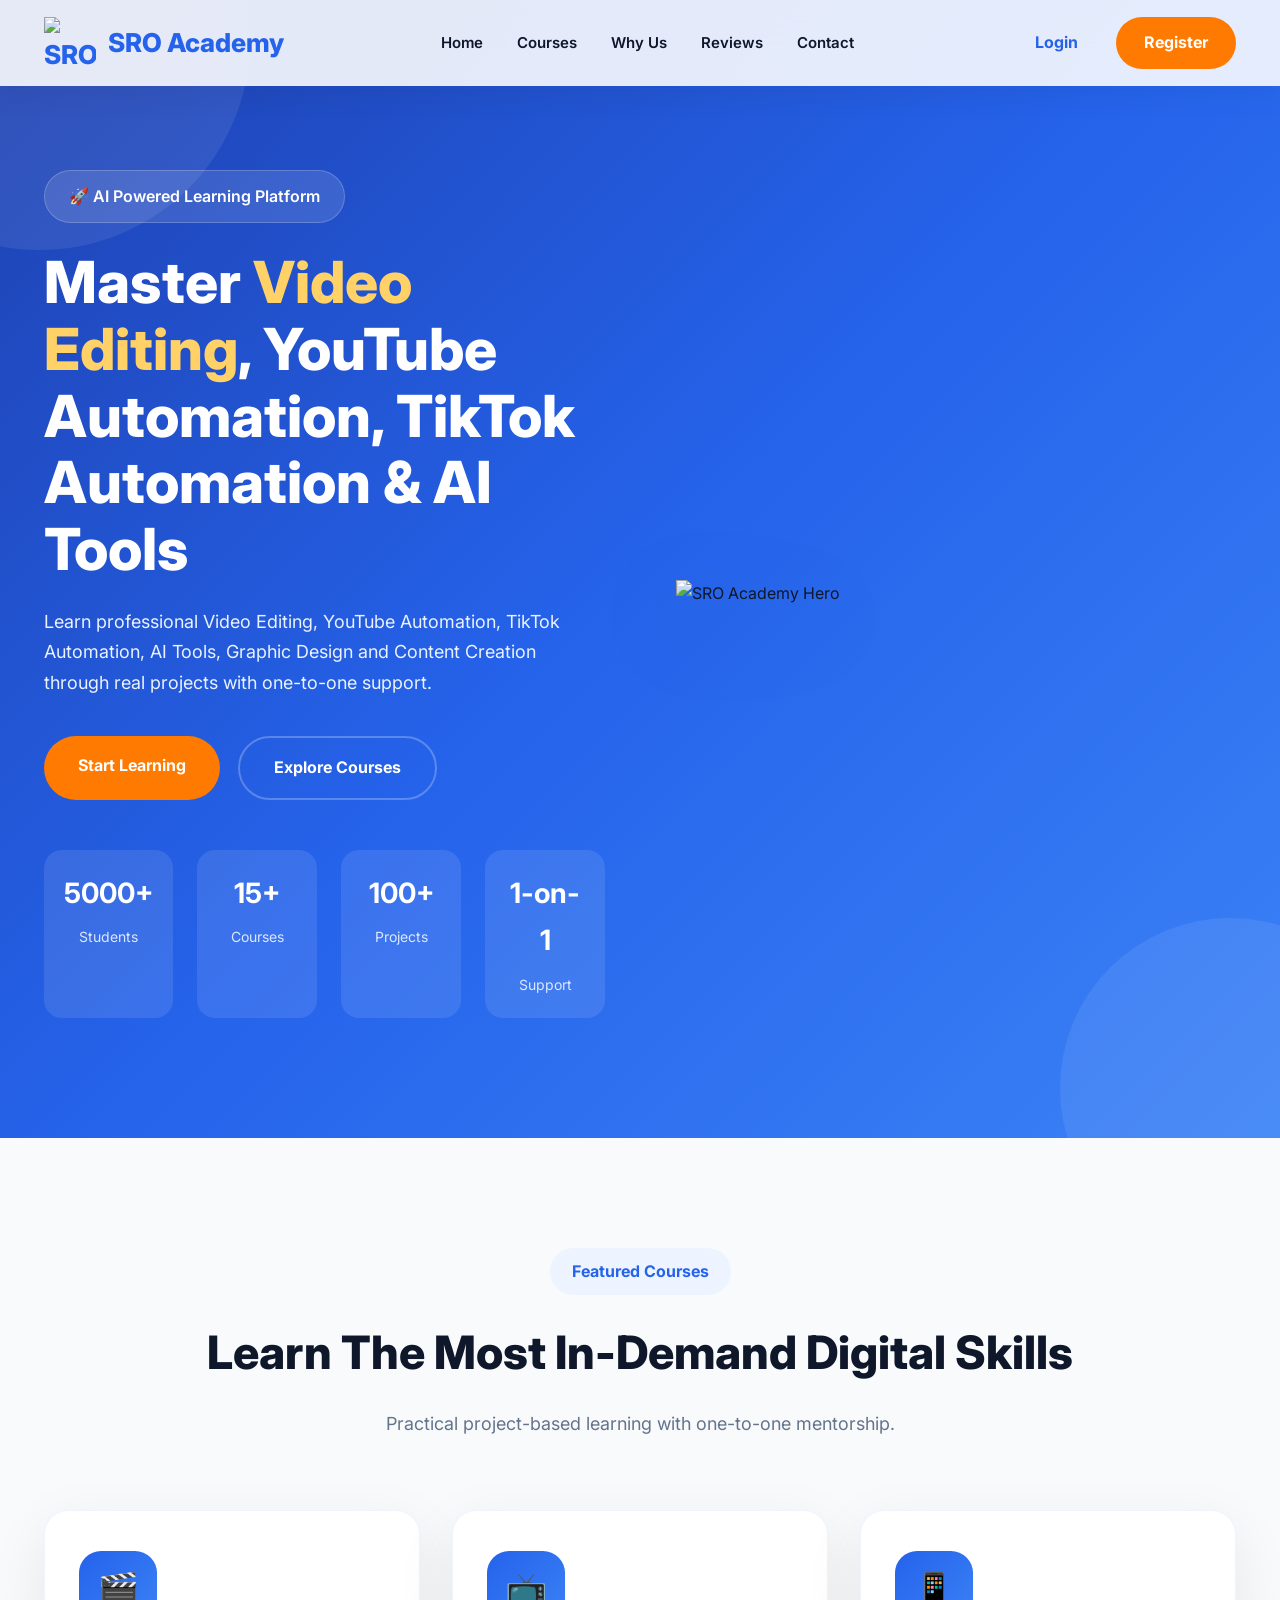
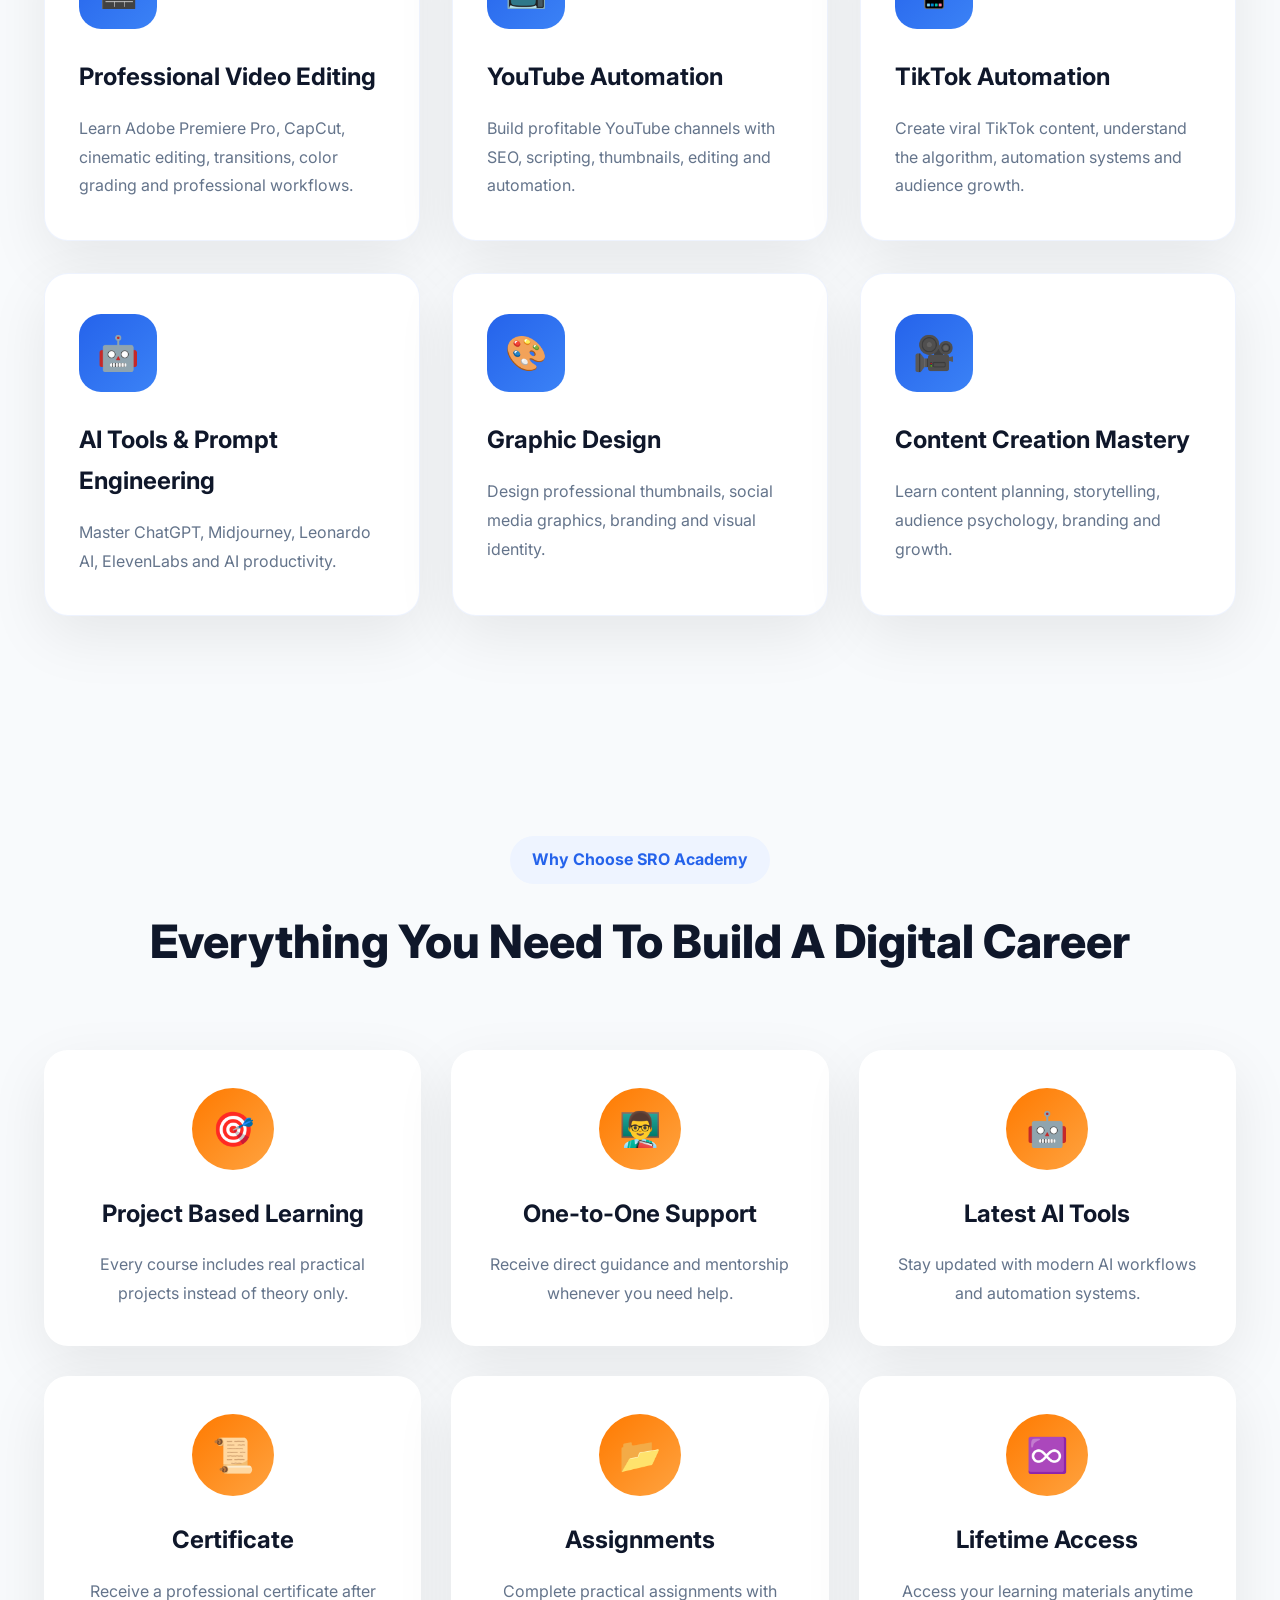
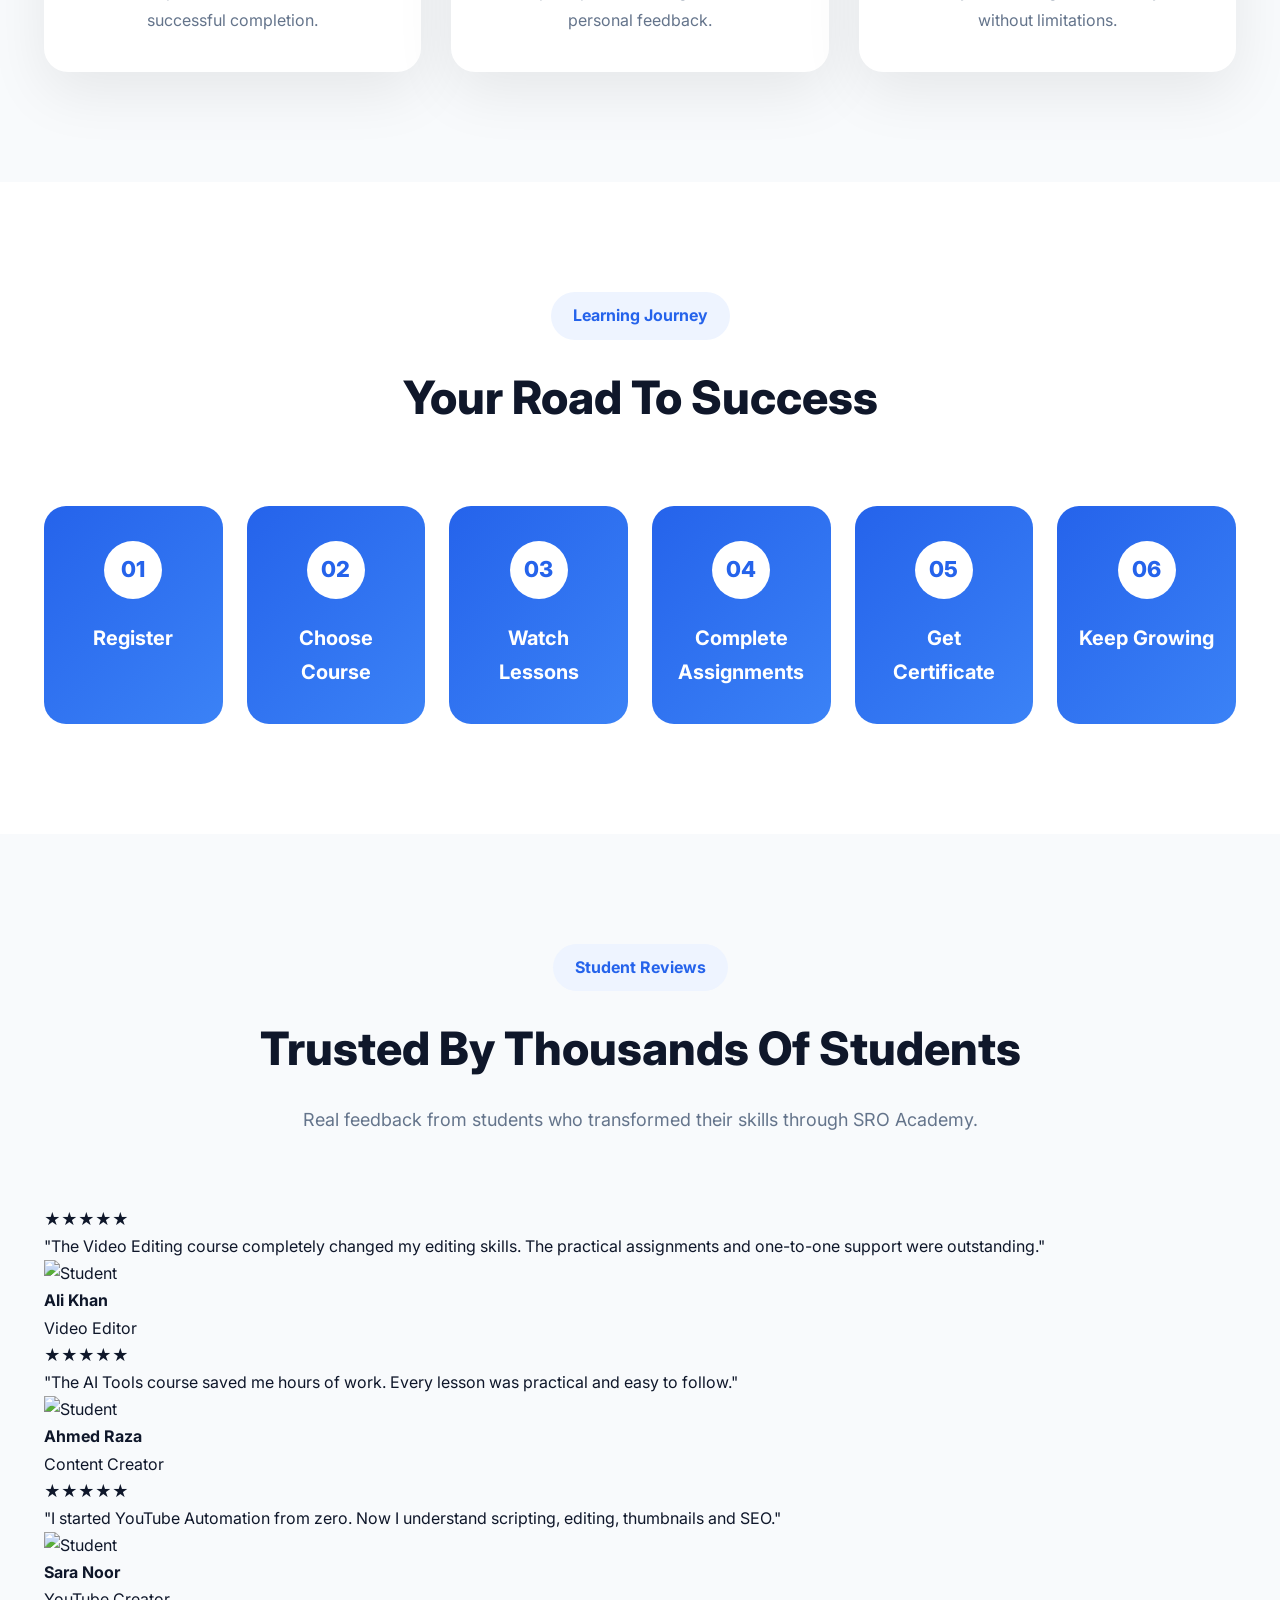
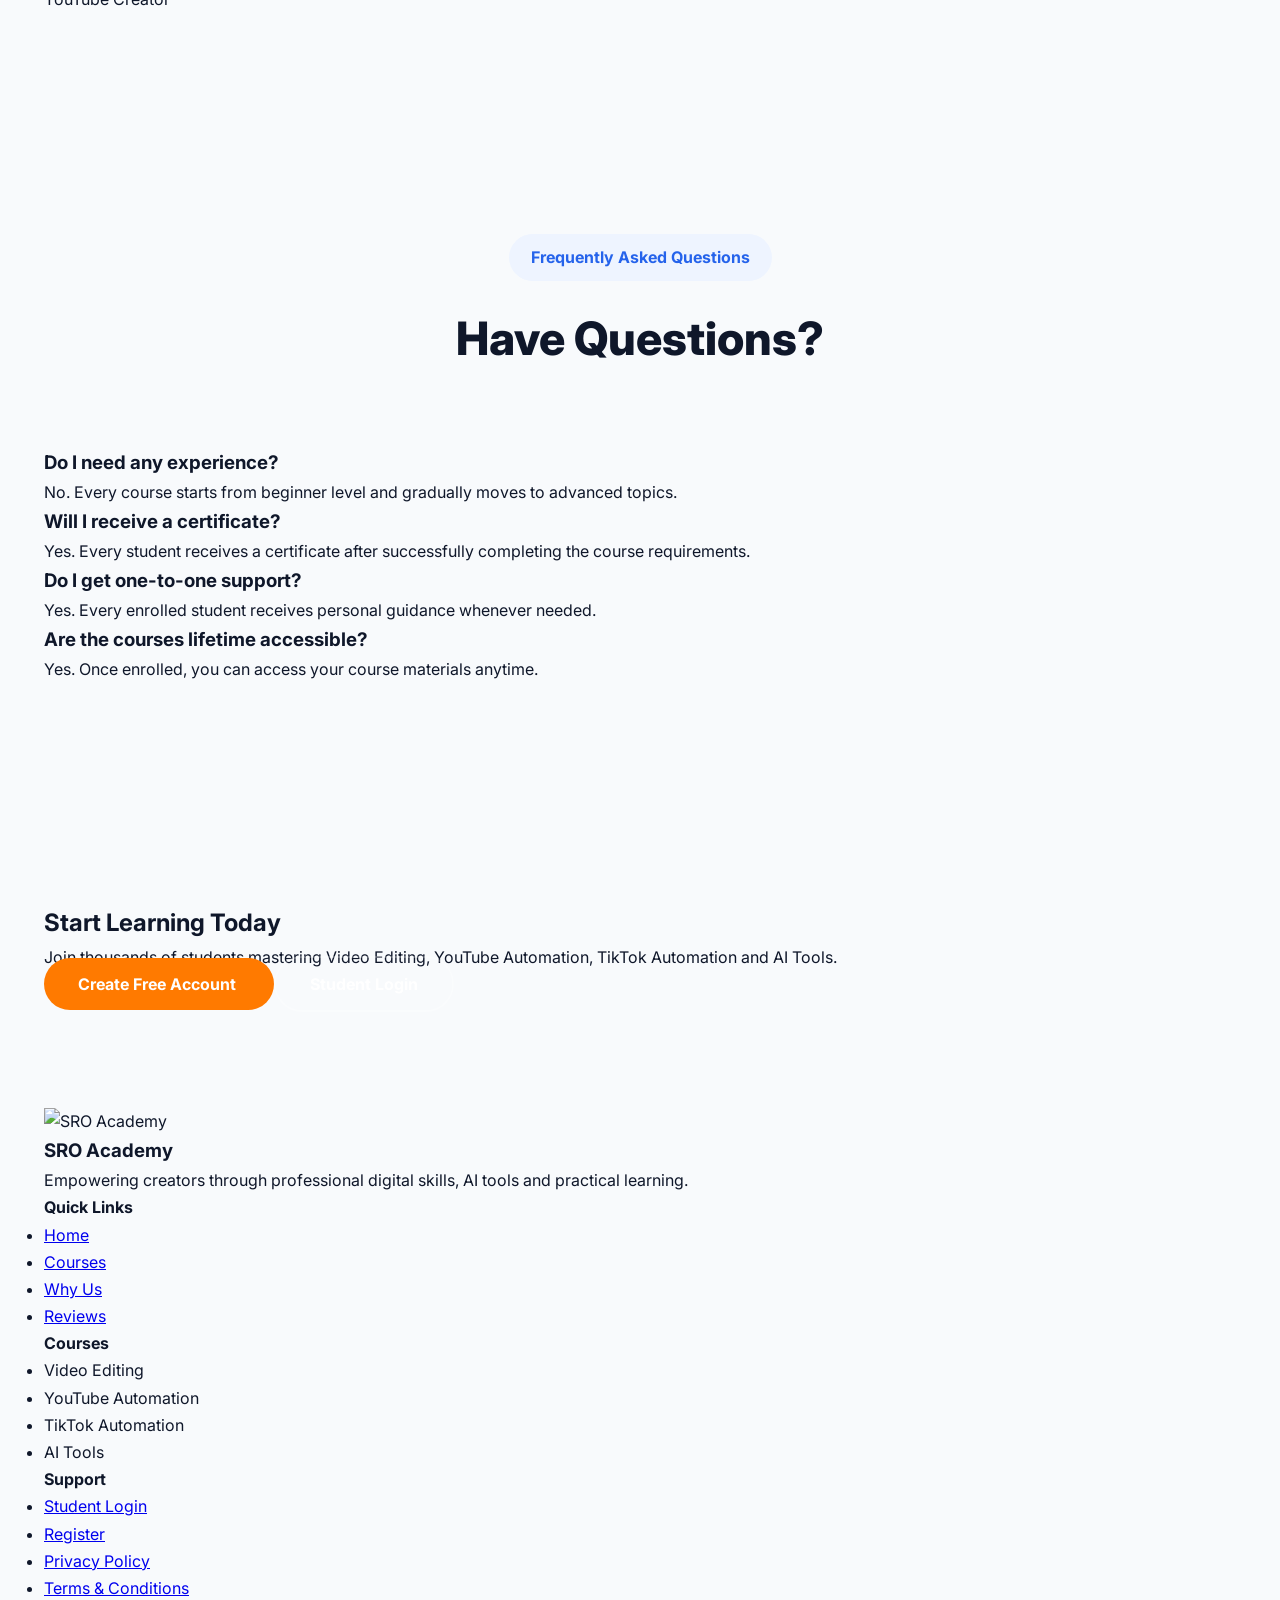
==== index.html @ fd0f6ab2 "Update index.html" ====
<!DOCTYPE html>
<html lang="en">

<head>

    <meta charset="UTF-8">
    <meta name="viewport" content="width=device-width, initial-scale=1.0">

    <title>SRO Academy | Learn Video Editing & AI Tools</title>

    <meta name="description"
        content="Learn Professional Video Editing, YouTube Automation, TikTok Automation, AI Tools, Graphic Design and Content Creation with One-to-One Support at SRO Academy.">

    <link rel="stylesheet" href="css/home.css">

    <link rel="preconnect" href="https://fonts.googleapis.com">

    <link rel="preconnect" href="https://fonts.gstatic.com" crossorigin>

    <link href="https://fonts.googleapis.com/css2?family=Inter:wght@400;500;600;700;800&display=swap"
        rel="stylesheet">

</head>

<body>

<!-- ===========================
        HEADER
============================ -->

<header class="header">

    <div class="container">

        <nav class="navbar">

            <a href="index.html" class="logo">

                <img
                    src="assets/logo/logo.png"
                    alt="SRO Academy Logo">

                <span>SRO Academy</span>

            </a>

            <ul class="nav-menu">

                <li>
                    <a href="#home">Home</a>
                </li>

                <li>
                    <a href="#courses">Courses</a>
                </li>

                <li>
                    <a href="#why">Why Us</a>
                </li>

                <li>
                    <a href="#reviews">Reviews</a>
                </li>

                <li>
                    <a href="#contact">Contact</a>
                </li>

            </ul>

            <div class="nav-buttons">

                <a
                    href="login.html"
                    class="btn-login">

                    Login

                </a>

                <a
                    href="register.html"
                    class="btn-register">

                    Register

                </a>

            </div>

            <button
                class="menu-toggle"
                id="menuToggle">

                ☰

            </button>

        </nav>

    </div>

</header>

<!-- ===========================
        HERO
============================ -->

<section
    class="hero"
    id="home">

    <div class="container hero-grid">

        <!-- LEFT -->

        <div class="hero-content">

            <span class="hero-badge">

                🚀 AI Powered Learning Platform

            </span>

            <h1>

                Master
                <span>Video Editing</span>,
                YouTube Automation,
                TikTok Automation &
                AI Tools

            </h1>

            <p>

                Learn professional Video Editing,
                YouTube Automation,
                TikTok Automation,
                AI Tools,
                Graphic Design
                and Content Creation
                through real projects with
                one-to-one support.

            </p>

            <div class="hero-buttons">

                <a
                    href="register.html"
                    class="primary-btn">

                    Start Learning

                </a>

                <a
                    href="#courses"
                    class="secondary-btn">

                    Explore Courses

                </a>

            </div>

            <div class="hero-stats">

                <div>

                    <h3>5000+</h3>

                    <span>Students</span>

                </div>

                <div>

                    <h3>15+</h3>

                    <span>Courses</span>

                </div>

                <div>

                    <h3>100+</h3>

                    <span>Projects</span>

                </div>

                <div>

                    <h3>1-on-1</h3>

                    <span>Support</span>

                </div>

            </div>

        </div>

        <!-- RIGHT -->

        <div class="hero-image">

            <img
                src="assets/images/hero.png"
                alt="SRO Academy Hero">

        </div>

    </div>

</section>

<!-- ===========================
      FEATURED COURSES
============================ -->

<section
    class="courses"
    id="courses">

    <div class="container">

        <div class="section-heading">

            <span>

                Featured Courses

            </span>

            <h2>

                Learn The Most
                In-Demand Digital Skills

            </h2>

            <p>

                Practical project-based learning
                with one-to-one mentorship.

            </p>

        </div>

        <div class="course-grid">
                        <!-- Course 1 -->

            <div class="course-card">

                <div class="course-icon">🎬</div>

                <h3>Professional Video Editing</h3>

                <p>
                    Learn Adobe Premiere Pro,
                    CapCut, cinematic editing,
                    transitions, color grading
                    and professional workflows.
                </p>

            </div>

            <!-- Course 2 -->

            <div class="course-card">

                <div class="course-icon">📺</div>

                <h3>YouTube Automation</h3>

                <p>
                    Build profitable YouTube
                    channels with SEO,
                    scripting, thumbnails,
                    editing and automation.
                </p>

            </div>

            <!-- Course 3 -->

            <div class="course-card">

                <div class="course-icon">📱</div>

                <h3>TikTok Automation</h3>

                <p>
                    Create viral TikTok content,
                    understand the algorithm,
                    automation systems and
                    audience growth.
                </p>

            </div>

            <!-- Course 4 -->

            <div class="course-card">

                <div class="course-icon">🤖</div>

                <h3>AI Tools & Prompt Engineering</h3>

                <p>
                    Master ChatGPT,
                    Midjourney,
                    Leonardo AI,
                    ElevenLabs
                    and AI productivity.
                </p>

            </div>

            <!-- Course 5 -->

            <div class="course-card">

                <div class="course-icon">🎨</div>

                <h3>Graphic Design</h3>

                <p>
                    Design professional
                    thumbnails,
                    social media graphics,
                    branding
                    and visual identity.
                </p>

            </div>

            <!-- Course 6 -->

            <div class="course-card">

                <div class="course-icon">🎥</div>

                <h3>Content Creation Mastery</h3>

                <p>
                    Learn content planning,
                    storytelling,
                    audience psychology,
                    branding and growth.
                </p>

            </div>

        </div>

    </div>

</section>

<!-- ====================================
        WHY CHOOSE SRO
==================================== -->

<section
class="why"
id="why">

<div class="container">

<div class="section-heading">

<span>

Why Choose SRO Academy

</span>

<h2>

Everything You Need
To Build A Digital Career

</h2>

</div>

<div class="why-grid">

<div class="why-card">

<div class="why-icon">🎯</div>

<h3>Project Based Learning</h3>

<p>

Every course includes
real practical projects
instead of theory only.

</p>

</div>

<div class="why-card">

<div class="why-icon">👨‍🏫</div>

<h3>One-to-One Support</h3>

<p>

Receive direct guidance
and mentorship whenever
you need help.

</p>

</div>

<div class="why-card">

<div class="why-icon">🤖</div>

<h3>Latest AI Tools</h3>

<p>

Stay updated with
modern AI workflows
and automation systems.

</p>

</div>

<div class="why-card">

<div class="why-icon">📜</div>

<h3>Certificate</h3>

<p>

Receive a professional
certificate after
successful completion.

</p>

</div>

<div class="why-card">

<div class="why-icon">📂</div>

<h3>Assignments</h3>

<p>

Complete practical
assignments with
personal feedback.

</p>

</div>

<div class="why-card">

<div class="why-icon">♾️</div>

<h3>Lifetime Access</h3>

<p>

Access your learning
materials anytime
without limitations.

</p>

</div>

</div>

</div>

</section>

<!-- ====================================
        LEARNING ROADMAP
==================================== -->

<section class="roadmap">

<div class="container">

<div class="section-heading">

<span>

Learning Journey

</span>

<h2>

Your Road To Success

</h2>

</div>

<div class="roadmap-grid">

<div class="step">

<span>01</span>

<h3>Register</h3>

</div>

<div class="step">

<span>02</span>

<h3>Choose Course</h3>

</div>

<div class="step">

<span>03</span>

<h3>Watch Lessons</h3>

</div>

<div class="step">

<span>04</span>

<h3>Complete Assignments</h3>

</div>

<div class="step">

<span>05</span>

<h3>Get Certificate</h3>

</div>

<div class="step">

<span>06</span>

<h3>Keep Growing</h3>

</div>

</div>

</div>

</section>
<!-- ====================================
        TESTIMONIALS
==================================== -->

<section
class="testimonials"
id="reviews">

<div class="container">

<div class="section-heading">

<span>

Student Reviews

</span>

<h2>

Trusted By Thousands Of Students

</h2>

<p>

Real feedback from students who transformed their skills through SRO Academy.

</p>

</div>

<div class="testimonial-grid">

<div class="testimonial-card">

<div class="stars">

★★★★★

</div>

<p>

"The Video Editing course completely changed my editing skills. The practical assignments and one-to-one support were outstanding."

</p>

<div class="student">

<img
src="assets/images/student1.jpg"
alt="Student">

<div>

<h4>Ali Khan</h4>

<span>Video Editor</span>

</div>

</div>

</div>

<div class="testimonial-card">

<div class="stars">

★★★★★

</div>

<p>

"The AI Tools course saved me hours of work. Every lesson was practical and easy to follow."

</p>

<div class="student">

<img
src="assets/images/student2.jpg"
alt="Student">

<div>

<h4>Ahmed Raza</h4>

<span>Content Creator</span>

</div>

</div>

</div>

<div class="testimonial-card">

<div class="stars">

★★★★★

</div>

<p>

"I started YouTube Automation from zero. Now I understand scripting, editing, thumbnails and SEO."

</p>

<div class="student">

<img
src="assets/images/student3.jpg"
alt="Student">

<div>

<h4>Sara Noor</h4>

<span>YouTube Creator</span>

</div>

</div>

</div>

</div>

</div>

</section>

<!-- ====================================
              FAQ
==================================== -->

<section
class="faq"
id="faq">

<div class="container">

<div class="section-heading">

<span>

Frequently Asked Questions

</span>

<h2>

Have Questions?

</h2>

</div>

<div class="faq-container">

<div class="faq-item">

<h3>

Do I need any experience?

</h3>

<p>

No. Every course starts from beginner level and gradually moves to advanced topics.

</p>

</div>

<div class="faq-item">

<h3>

Will I receive a certificate?

</h3>

<p>

Yes. Every student receives a certificate after successfully completing the course requirements.

</p>

</div>

<div class="faq-item">

<h3>

Do I get one-to-one support?

</h3>

<p>

Yes. Every enrolled student receives personal guidance whenever needed.

</p>

</div>

<div class="faq-item">

<h3>

Are the courses lifetime accessible?

</h3>

<p>

Yes. Once enrolled, you can access your course materials anytime.

</p>

</div>

</div>

</div>

</section>

<!-- ====================================
             FINAL CTA
==================================== -->

<section
class="cta">

<div class="container">

<div class="cta-box">

<h2>

Start Learning Today

</h2>

<p>

Join thousands of students mastering Video Editing, YouTube Automation, TikTok Automation and AI Tools.

</p>

<div class="cta-buttons">

<a
href="register.html"
class="primary-btn">

Create Free Account

</a>

<a
href="login.html"
class="secondary-btn">

Student Login

</a>

</div>

</div>

</div>

</section>

<!-- ====================================
             FOOTER
==================================== -->

<footer
class="footer"
id="contact">

<div class="container footer-grid">

<div>

<img
src="assets/logo/logo.png"
class="footer-logo"
alt="SRO Academy">

<h3>

SRO Academy

</h3>

<p>

Empowering creators through professional digital skills, AI tools and practical learning.

</p>

</div>

<div>

<h4>

Quick Links

</h4>

<ul>

<li><a href="#home">Home</a></li>

<li><a href="#courses">Courses</a></li>

<li><a href="#why">Why Us</a></li>

<li><a href="#reviews">Reviews</a></li>

</ul>

</div>

<div>

<h4>

Courses

</h4>

<ul>

<li>Video Editing</li>

<li>YouTube Automation</li>

<li>TikTok Automation</li>

<li>AI Tools</li>

</ul>

</div>

<div>

<h4>

Support

</h4>

<ul>

<li><a href="login.html">Student Login</a></li>

<li><a href="register.html">Register</a></li>

<li><a href="#">Privacy Policy</a></li>

<li><a href="#">Terms & Conditions</a></li>

</ul>

</div>

</div>

<div class="copyright">

<p>

© 2026 SRO Academy. All Rights Reserved.

</p>

</div>

</footer>

<script src="home.js"></script>

</body>

</html>
---- css/home.css ----
/* ==========================================
   SRO Academy V2
   Home Page
   Part 1
========================================== */

*{
    margin:0;
    padding:0;
    box-sizing:border-box;
}

:root{

    --primary:#2563EB;
    --primary-dark:#1E40AF;
    --secondary:#FF7A00;
    --secondary-hover:#ff922b;

    --white:#ffffff;
    --light:#F8FAFC;
    --text:#0F172A;
    --gray:#64748B;

    --radius:22px;

    --shadow:
    0 20px 60px rgba(0,0,0,.08);

}

html{

scroll-behavior:smooth;

}

body{

font-family:'Inter',sans-serif;

background:var(--light);

color:var(--text);

overflow-x:hidden;

line-height:1.7;

}

/* ===========================
Container
=========================== */

.container{

width:100%;

max-width:1240px;

margin:auto;

padding:0 24px;

}

/* ===========================
Header
=========================== */

.header{

position:fixed;

top:0;

left:0;

width:100%;

z-index:999;

background:rgba(255,255,255,.88);

backdrop-filter:blur(18px);

-webkit-backdrop-filter:blur(18px);

box-shadow:0 10px 30px rgba(0,0,0,.05);

}

/* ===========================
Navbar
=========================== */

.navbar{

height:86px;

display:flex;

justify-content:space-between;

align-items:center;

}

/* Logo */

.logo{

display:flex;

align-items:center;

gap:12px;

text-decoration:none;

font-size:26px;

font-weight:800;

color:var(--primary);

}

.logo img{

width:52px;

height:52px;

object-fit:contain;

}

/* Menu */

.nav-menu{

display:flex;

align-items:center;

gap:34px;

list-style:none;

}

.nav-menu a{

text-decoration:none;

color:var(--text);

font-weight:600;

font-size:15px;

transition:.25s;

}

.nav-menu a:hover{

color:var(--primary);

}

/* Buttons */

.nav-buttons{

display:flex;

gap:14px;

align-items:center;

}

.btn-login{

padding:12px 24px;

border-radius:50px;

text-decoration:none;

font-weight:700;

color:var(--primary);

transition:.3s;

}

.btn-login:hover{

background:#EEF4FF;

}

.btn-register{

padding:12px 28px;

background:var(--secondary);

color:#fff;

border-radius:50px;

text-decoration:none;

font-weight:700;

transition:.3s;

}

.btn-register:hover{

background:var(--secondary-hover);

transform:translateY(-2px);

box-shadow:

0 12px 30px rgba(255,122,0,.30);

}

/* Mobile Menu */

.menu-toggle{

display:none;

font-size:28px;

background:none;

border:none;

cursor:pointer;

}

/* ===========================
Hero
=========================== */

.hero{

padding-top:170px;

padding-bottom:120px;

background:

linear-gradient(

135deg,

#1E40AF,

#2563EB,

#3B82F6

);

position:relative;

overflow:hidden;

}

/* Floating Shapes */

.hero::before{

content:"";

position:absolute;

width:420px;

height:420px;

background:rgba(255,255,255,.08);

border-radius:50%;

top:-170px;

left:-170px;

}

.hero::after{

content:"";

position:absolute;

width:340px;

height:340px;

background:rgba(255,255,255,.08);

border-radius:50%;

right:-120px;

bottom:-120px;

}

/* Hero Grid */

.hero-grid{

display:grid;

grid-template-columns:1fr 1fr;

align-items:center;

gap:70px;

position:relative;

z-index:2;

}

/* Left */

.hero-content{

color:#fff;

}

/* Badge */

.hero-badge{

display:inline-block;

padding:12px 24px;

background:rgba(255,255,255,.12);

border:1px solid rgba(255,255,255,.2);

border-radius:50px;

margin-bottom:26px;

font-weight:600;

backdrop-filter:blur(12px);

}

/* Heading */

.hero-content h1{

font-size:58px;

line-height:1.15;

font-weight:800;

margin-bottom:24px;

}

.hero-content h1 span{

color:#FFD166;

}

/* Paragraph */

.hero-content p{

font-size:18px;

color:#EAF2FF;

max-width:600px;

margin-bottom:38px;

}

/* Buttons */

.hero-buttons{

display:flex;

gap:18px;

margin-bottom:50px;

}

.primary-btn{

padding:16px 34px;

background:var(--secondary);

color:#fff;

text-decoration:none;

border-radius:60px;

font-weight:700;

transition:.3s;

}

.primary-btn:hover{

background:var(--secondary-hover);

transform:translateY(-3px);

}

.secondary-btn{

padding:16px 34px;

border:2px solid rgba(255,255,255,.25);

color:#fff;

text-decoration:none;

border-radius:60px;

font-weight:700;

transition:.3s;

}

.secondary-btn:hover{

background:rgba(255,255,255,.12);

}

/* Hero Stats */

.hero-stats{

display:grid;

grid-template-columns:repeat(4,1fr);

gap:24px;

}

.hero-stats div{

background:rgba(255,255,255,.10);

padding:20px;

border-radius:18px;

text-align:center;

backdrop-filter:blur(15px);

}

.hero-stats h3{

font-size:28px;

margin-bottom:6px;

}

.hero-stats span{

font-size:14px;

color:#DCE8FF;

}
/* ==========================================
   Hero Image
========================================== */

.hero-image{

display:flex;

justify-content:center;

align-items:center;

}

.hero-image img{

width:100%;

max-width:560px;

animation:float 5s ease-in-out infinite;

filter:drop-shadow(0 25px 45px rgba(0,0,0,.25));

}

@keyframes float{

0%{

transform:translateY(0);

}

50%{

transform:translateY(-18px);

}

100%{

transform:translateY(0);

}

}

/* ==========================================
   Common Section
========================================== */

section{

padding:110px 0;

}

.section-heading{

text-align:center;

margin-bottom:70px;

}

.section-heading span{

display:inline-block;

padding:10px 22px;

background:#EEF4FF;

color:var(--primary);

font-weight:700;

border-radius:40px;

margin-bottom:18px;

}

.section-heading h2{

font-size:46px;

font-weight:800;

margin-bottom:18px;

color:var(--text);

}

.section-heading p{

max-width:700px;

margin:auto;

font-size:18px;

color:var(--gray);

}

/* ==========================================
   Featured Courses
========================================== */

.course-grid{

display:grid;

grid-template-columns:repeat(3,1fr);

gap:32px;

}

.course-card{

background:#fff;

border-radius:24px;

padding:40px 34px;

box-shadow:var(--shadow);

transition:.35s;

border:1px solid rgba(37,99,235,.08);

}

.course-card:hover{

transform:translateY(-12px);

box-shadow:

0 30px 70px rgba(0,0,0,.10);

}

.course-icon{

width:78px;

height:78px;

border-radius:22px;

background:

linear-gradient(

135deg,

#2563EB,

#3B82F6

);

display:flex;

justify-content:center;

align-items:center;

font-size:34px;

margin-bottom:28px;

color:#fff;

}

.course-card h3{

font-size:24px;

font-weight:700;

margin-bottom:16px;

color:var(--text);

}

.course-card p{

color:var(--gray);

font-size:16px;

line-height:1.8;

}

/* ==========================================
   Why Choose SRO
========================================== */

.why{

background:#F8FAFC;

}

.why-grid{

display:grid;

grid-template-columns:repeat(3,1fr);

gap:30px;

}

.why-card{

background:#fff;

padding:38px 30px;

border-radius:24px;

box-shadow:var(--shadow);

transition:.35s;

text-align:center;

}

.why-card:hover{

transform:translateY(-10px);

}

.why-icon{

width:82px;

height:82px;

margin:auto;

margin-bottom:24px;

border-radius:50%;

background:

linear-gradient(

135deg,

#FF7A00,

#FFA340

);

display:flex;

justify-content:center;

align-items:center;

font-size:34px;

color:#fff;

}

.why-card h3{

font-size:24px;

margin-bottom:16px;

}

.why-card p{

color:var(--gray);

line-height:1.8;

}

/* ==========================================
   Learning Roadmap
========================================== */

.roadmap{

background:#fff;

}

.roadmap-grid{

display:grid;

grid-template-columns:repeat(6,1fr);

gap:24px;

}

.step{

background:

linear-gradient(

135deg,

#2563EB,

#3B82F6

);

padding:35px 20px;

border-radius:22px;

text-align:center;

color:#fff;

transition:.3s;

}

.step:hover{

transform:translateY(-8px);

}

.step span{

display:flex;

justify-content:center;

align-items:center;

width:58px;

height:58px;

margin:auto;

margin-bottom:22px;

border-radius:50%;

background:#fff;

color:#2563EB;

font-size:22px;

font-weight:800;

}

.step h3{

font-size:20px;

font-weight:700;

}
/* ==========================================
   Hero Image
========================================== */

.hero-image{

display:flex;

justify-content:center;

align-items:center;

}

.hero-image img{

width:100%;

max-width:560px;

animation:float 5s ease-in-out infinite;

filter:drop-shadow(0 25px 45px rgba(0,0,0,.25));

}

@keyframes float{

0%{

transform:translateY(0);

}

50%{

transform:translateY(-18px);

}

100%{

transform:translateY(0);

}

}

/* ==========================================
   Common Section
========================================== */

section{

padding:110px 0;

}

.section-heading{

text-align:center;

margin-bottom:70px;

}

.section-heading span{

display:inline-block;

padding:10px 22px;

background:#EEF4FF;

color:var(--primary);

font-weight:700;

border-radius:40px;

margin-bottom:18px;

}

.section-heading h2{

font-size:46px;

font-weight:800;

margin-bottom:18px;

color:var(--text);

}

.section-heading p{

max-width:700px;

margin:auto;

font-size:18px;

color:var(--gray);

}

/* ==========================================
   Featured Courses
========================================== */

.course-grid{

display:grid;

grid-template-columns:repeat(3,1fr);

gap:32px;

}

.course-card{

background:#fff;

border-radius:24px;

padding:40px 34px;

box-shadow:var(--shadow);

transition:.35s;

border:1px solid rgba(37,99,235,.08);

}

.course-card:hover{

transform:translateY(-12px);

box-shadow:

0 30px 70px rgba(0,0,0,.10);

}

.course-icon{

width:78px;

height:78px;

border-radius:22px;

background:

linear-gradient(

135deg,

#2563EB,

#3B82F6

);

display:flex;

justify-content:center;

align-items:center;

font-size:34px;

margin-bottom:28px;

color:#fff;

}

.course-card h3{

font-size:24px;

font-weight:700;

margin-bottom:16px;

color:var(--text);

}

.course-card p{

color:var(--gray);

font-size:16px;

line-height:1.8;

}

/* ==========================================
   Why Choose SRO
========================================== */

.why{

background:#F8FAFC;

}

.why-grid{

display:grid;

grid-template-columns:repeat(3,1fr);

gap:30px;

}

.why-card{

background:#fff;

padding:38px 30px;

border-radius:24px;

box-shadow:var(--shadow);

transition:.35s;

text-align:center;

}

.why-card:hover{

transform:translateY(-10px);

}

.why-icon{

width:82px;

height:82px;

margin:auto;

margin-bottom:24px;

border-radius:50%;

background:

linear-gradient(

135deg,

#FF7A00,

#FFA340

);

display:flex;

justify-content:center;

align-items:center;

font-size:34px;

color:#fff;

}

.why-card h3{

font-size:24px;

margin-bottom:16px;

}

.why-card p{

color:var(--gray);

line-height:1.8;

}

/* ==========================================
   Learning Roadmap
========================================== */

.roadmap{

background:#fff;

}

.roadmap-grid{

display:grid;

grid-template-columns:repeat(6,1fr);

gap:24px;

}

.step{

background:

linear-gradient(

135deg,

#2563EB,

#3B82F6

);

padding:35px 20px;

border-radius:22px;

text-align:center;

color:#fff;

transition:.3s;

}

.step:hover{

transform:translateY(-8px);

}

.step span{

display:flex;

justify-content:center;

align-items:center;

width:58px;

height:58px;

margin:auto;

margin-bottom:22px;

border-radius:50%;

background:#fff;

color:#2563EB;

font-size:22px;

font-weight:800;

}

.step h3{

font-size:20px;

font-weight:700;

}
/* ==========================================
   TABLET (1024px)
========================================== */

@media(max-width:1024px){

.container{

padding:0 22px;

}

.hero-grid{

grid-template-columns:1fr;

text-align:center;

gap:60px;

}

.hero-content p{

margin:auto auto 35px;

}

.hero-buttons{

justify-content:center;

}

.hero-stats{

grid-template-columns:repeat(2,1fr);

}

.hero-image{

order:-1;

}

.hero-image img{

max-width:420px;

}

.course-grid{

grid-template-columns:repeat(2,1fr);

}

.why-grid{

grid-template-columns:repeat(2,1fr);

}

.roadmap-grid{

grid-template-columns:repeat(3,1fr);

}

.testimonial-grid{

grid-template-columns:1fr;

}

.footer-grid{

grid-template-columns:repeat(2,1fr);

}

}

/* ==========================================
   MOBILE (768px)
========================================== */

@media(max-width:768px){

.header{

padding:8px 0;

}

.navbar{

height:72px;

}

.logo{

font-size:22px;

}

.logo img{

width:42px;

height:42px;

}

.nav-menu{

display:none;

}

.nav-buttons{

display:none;

}

.menu-toggle{

display:block;

font-size:34px;

color:var(--primary);

}

.hero{

padding-top:130px;

padding-bottom:80px;

}

.hero-content h1{

font-size:40px;

}

.hero-content p{

font-size:17px;

}

.hero-buttons{

flex-direction:column;

align-items:center;

}

.primary-btn,
.secondary-btn{

width:100%;

max-width:300px;

text-align:center;

}

.hero-stats{

grid-template-columns:1fr 1fr;

gap:18px;

}

.section-heading h2{

font-size:34px;

}

.section-heading p{

font-size:16px;

}

.course-grid{

grid-template-columns:1fr;

}

.why-grid{

grid-template-columns:1fr;

}

.roadmap-grid{

grid-template-columns:1fr 1fr;

}

.cta-box{

padding:50px 30px;

}

.cta-box h2{

font-size:34px;

}

.cta-buttons{

flex-direction:column;

align-items:center;

}

.footer-grid{

grid-template-columns:1fr;

text-align:center;

}

.footer-logo{

margin:auto auto 18px;

}

}

/* ==========================================
   SMALL MOBILE (480px)
========================================== */

@media(max-width:480px){

.container{

padding:0 18px;

}

.hero{

padding-top:120px;

}

.hero-badge{

font-size:13px;

padding:10px 18px;

}

.hero-content h1{

font-size:32px;

line-height:1.25;

}

.hero-content p{

font-size:15px;

}

.hero-stats{

grid-template-columns:1fr;

}

.hero-stats div{

padding:18px;

}

.hero-stats h3{

font-size:24px;

}

.section-heading{

margin-bottom:45px;

}

.section-heading span{

font-size:13px;

}

.section-heading h2{

font-size:28px;

}

.course-card{

padding:28px;

}

.course-icon{

width:64px;

height:64px;

font-size:28px;

}

.course-card h3{

font-size:22px;

}

.why-card{

padding:28px;

}

.why-icon{

width:70px;

height:70px;

font-size:28px;

}

.step{

padding:28px 18px;

}

.step span{

width:52px;

height:52px;

font-size:20px;

}

.testimonial-card{

padding:28px;

}

.student{

flex-direction:column;

text-align:center;

}

.student img{

margin-bottom:10px;

}

.faq-item{

padding:24px;

}

.faq-item h3{

font-size:18px;

}

.cta-box{

padding:40px 22px;

}

.cta-box h2{

font-size:28px;

}

.cta-box p{

font-size:15px;

}

.footer{

padding:70px 0 20px;

}

.footer h3{

font-size:24px;

}

.footer h4{

font-size:18px;

}

.copyright{

margin-top:40px;

font-size:14px;

}

}

/* ==========================================
   ANIMATIONS
========================================== */

.hero-content,
.hero-image,
.course-card,
.why-card,
.step,
.testimonial-card,
.faq-item{

animation:fadeUp .8s ease both;

}

@keyframes fadeUp{

from{

opacity:0;

transform:translateY(30px);

}

to{

opacity:1;

transform:translateY(0);

}

}

/* ==========================================
   IMAGE SAFETY
========================================== */

img{

max-width:100%;

display:block;

}

/* ==========================================
   BUTTON TRANSITIONS
========================================== */

a,
button{

transition:.3s ease;

}

/* ==========================================
   SELECTION
========================================== */

::selection{

background:#2563EB;

color:#ffffff;

}
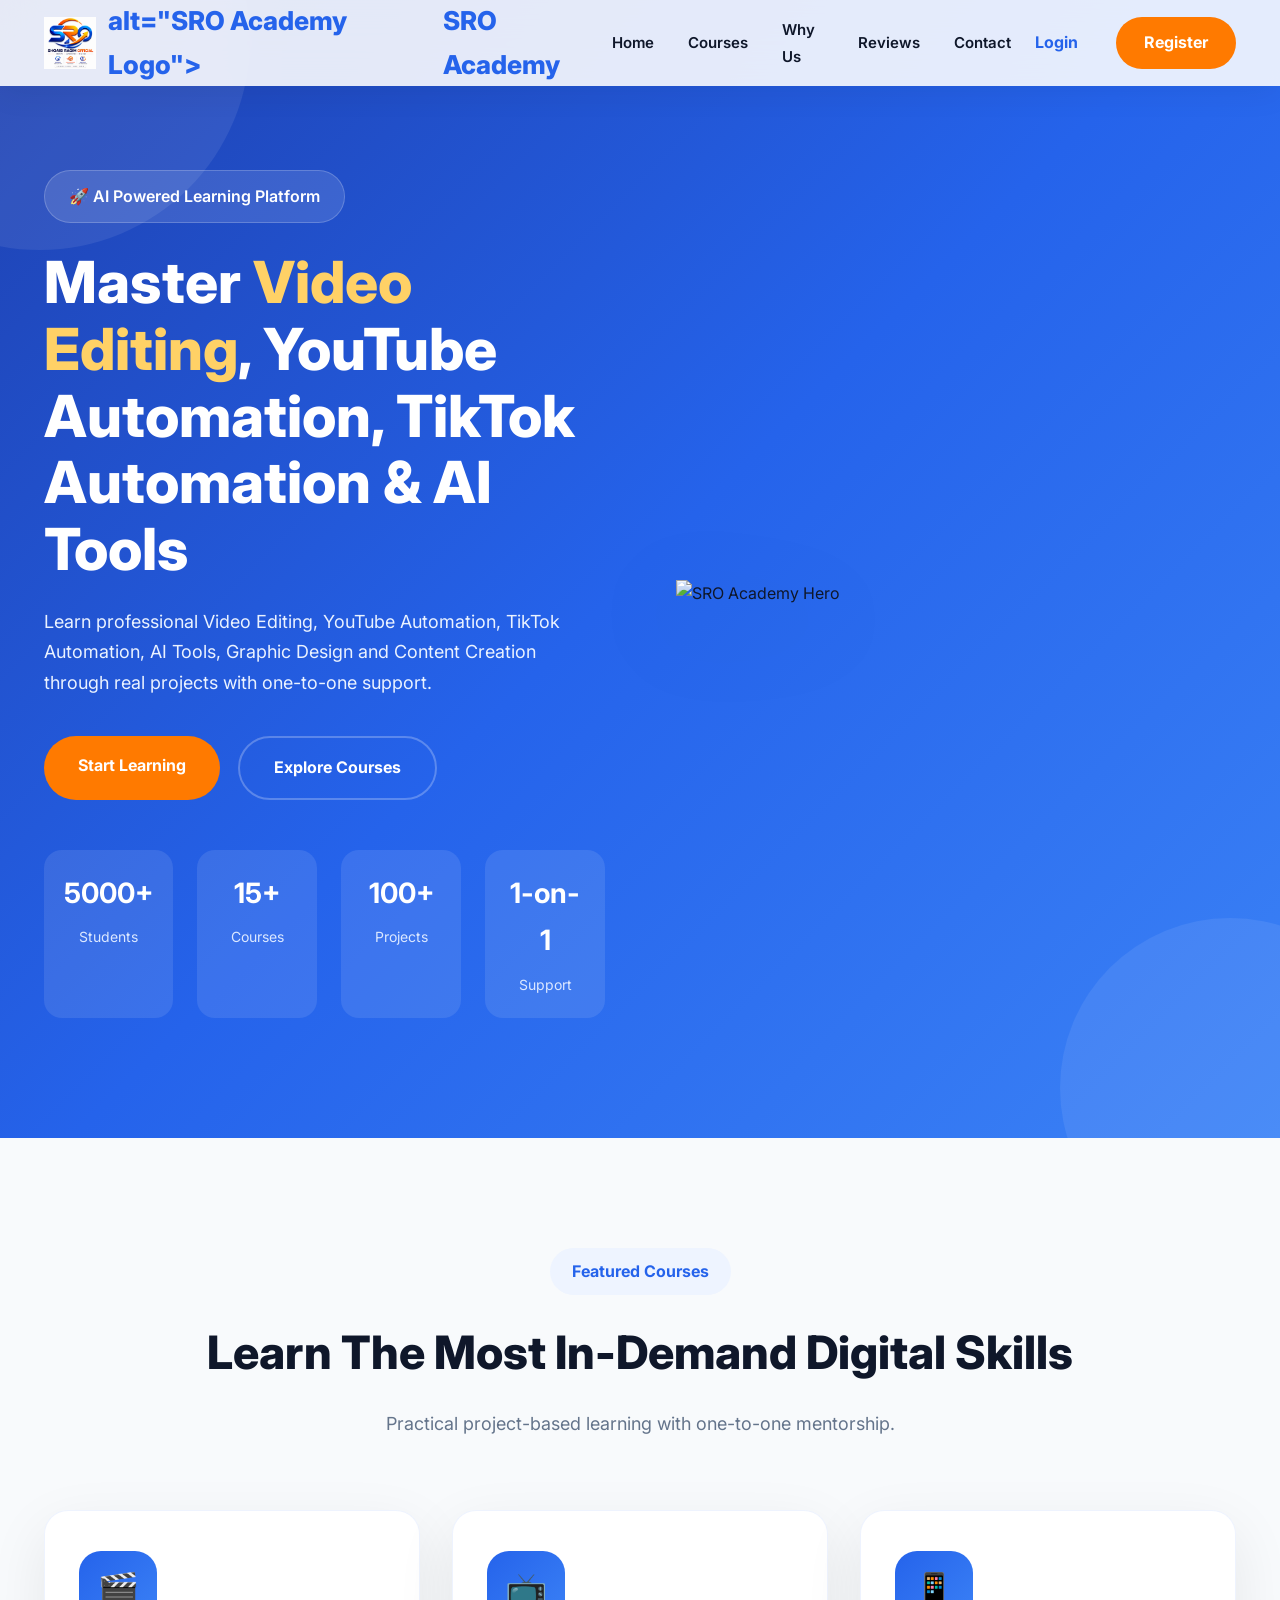
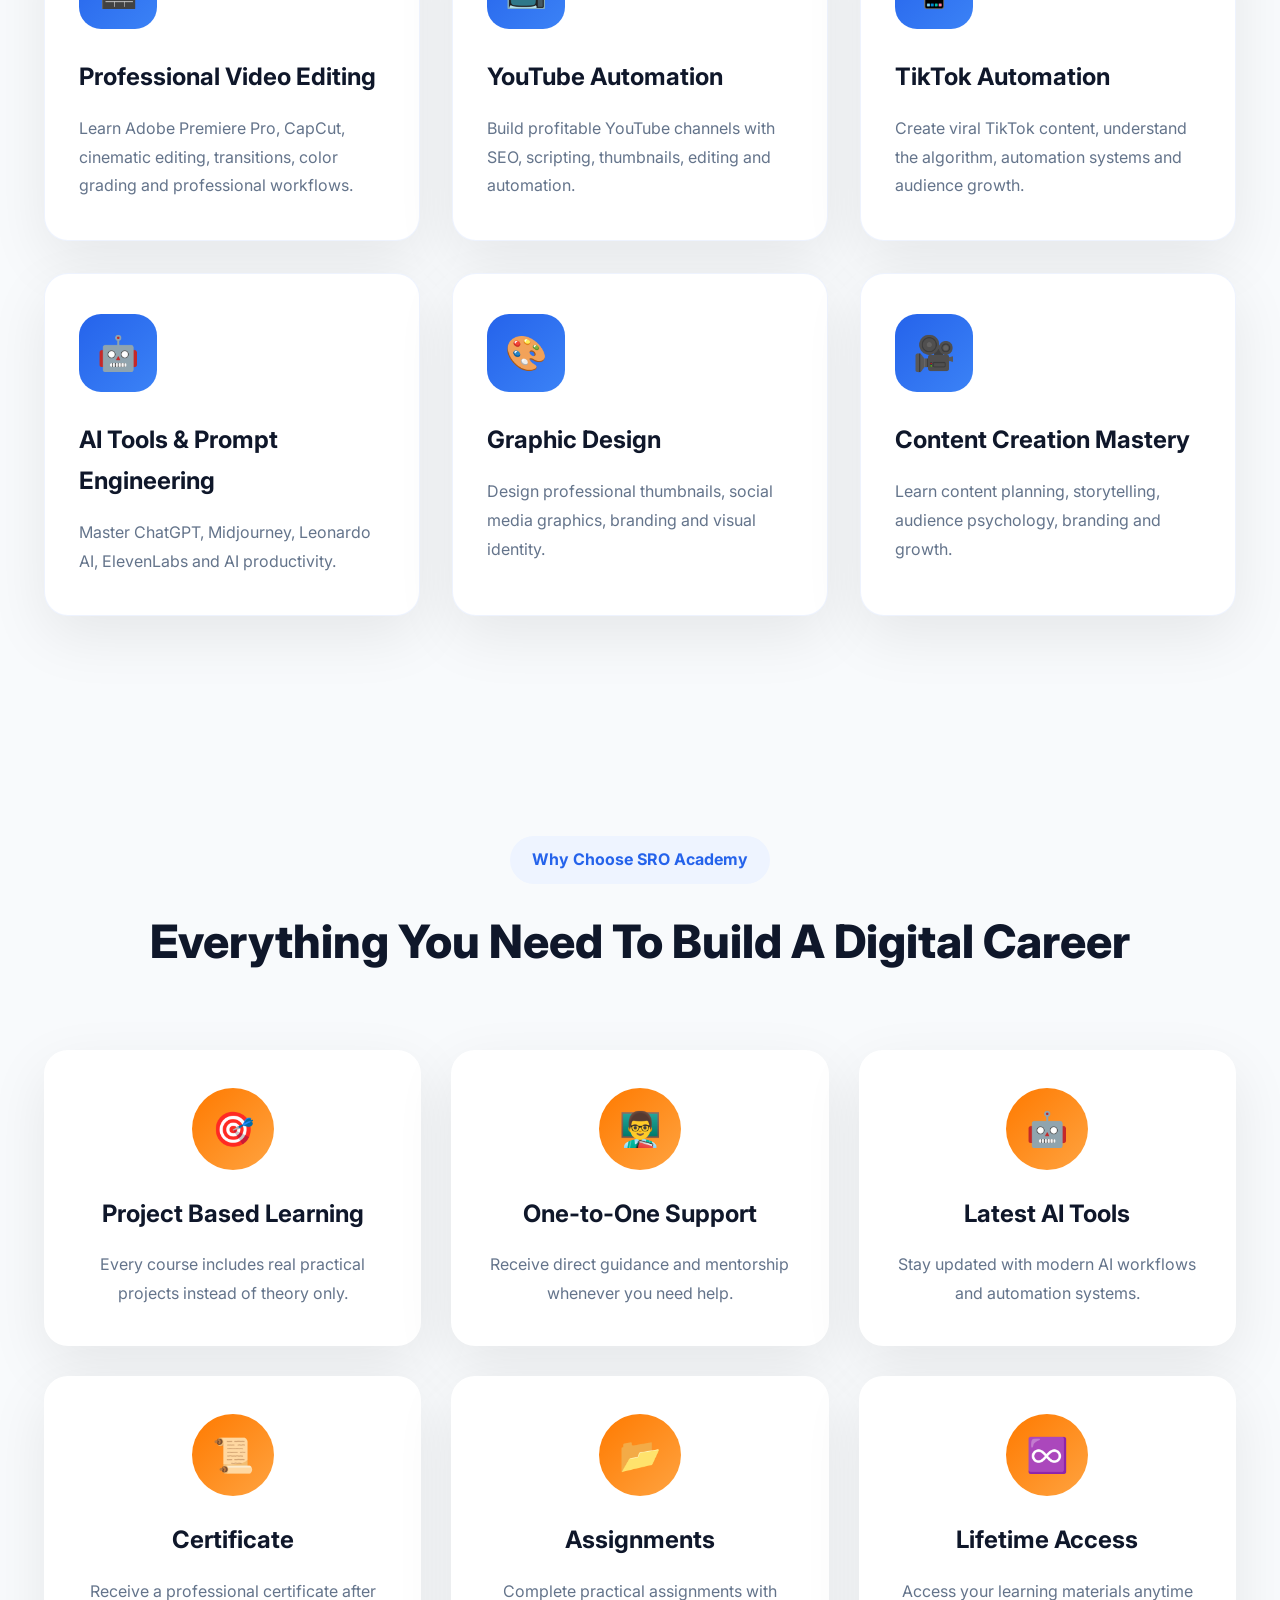
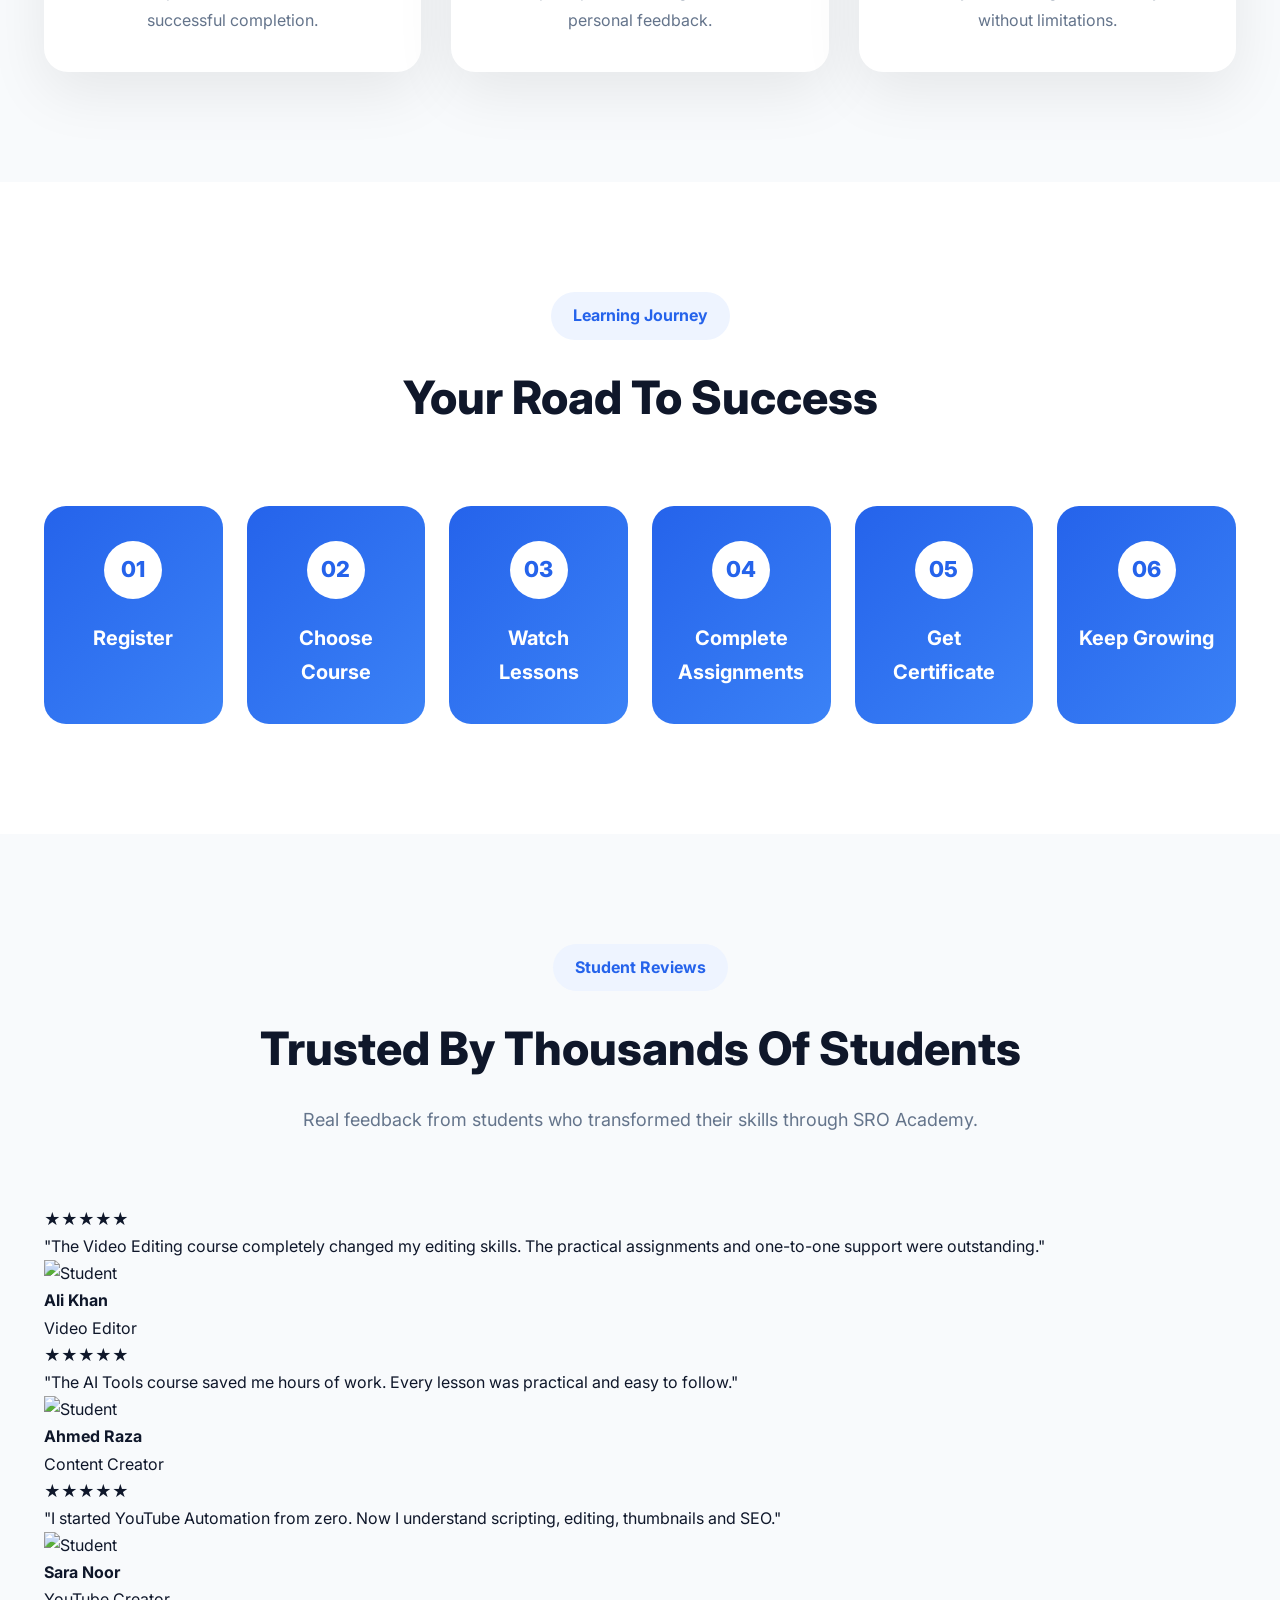
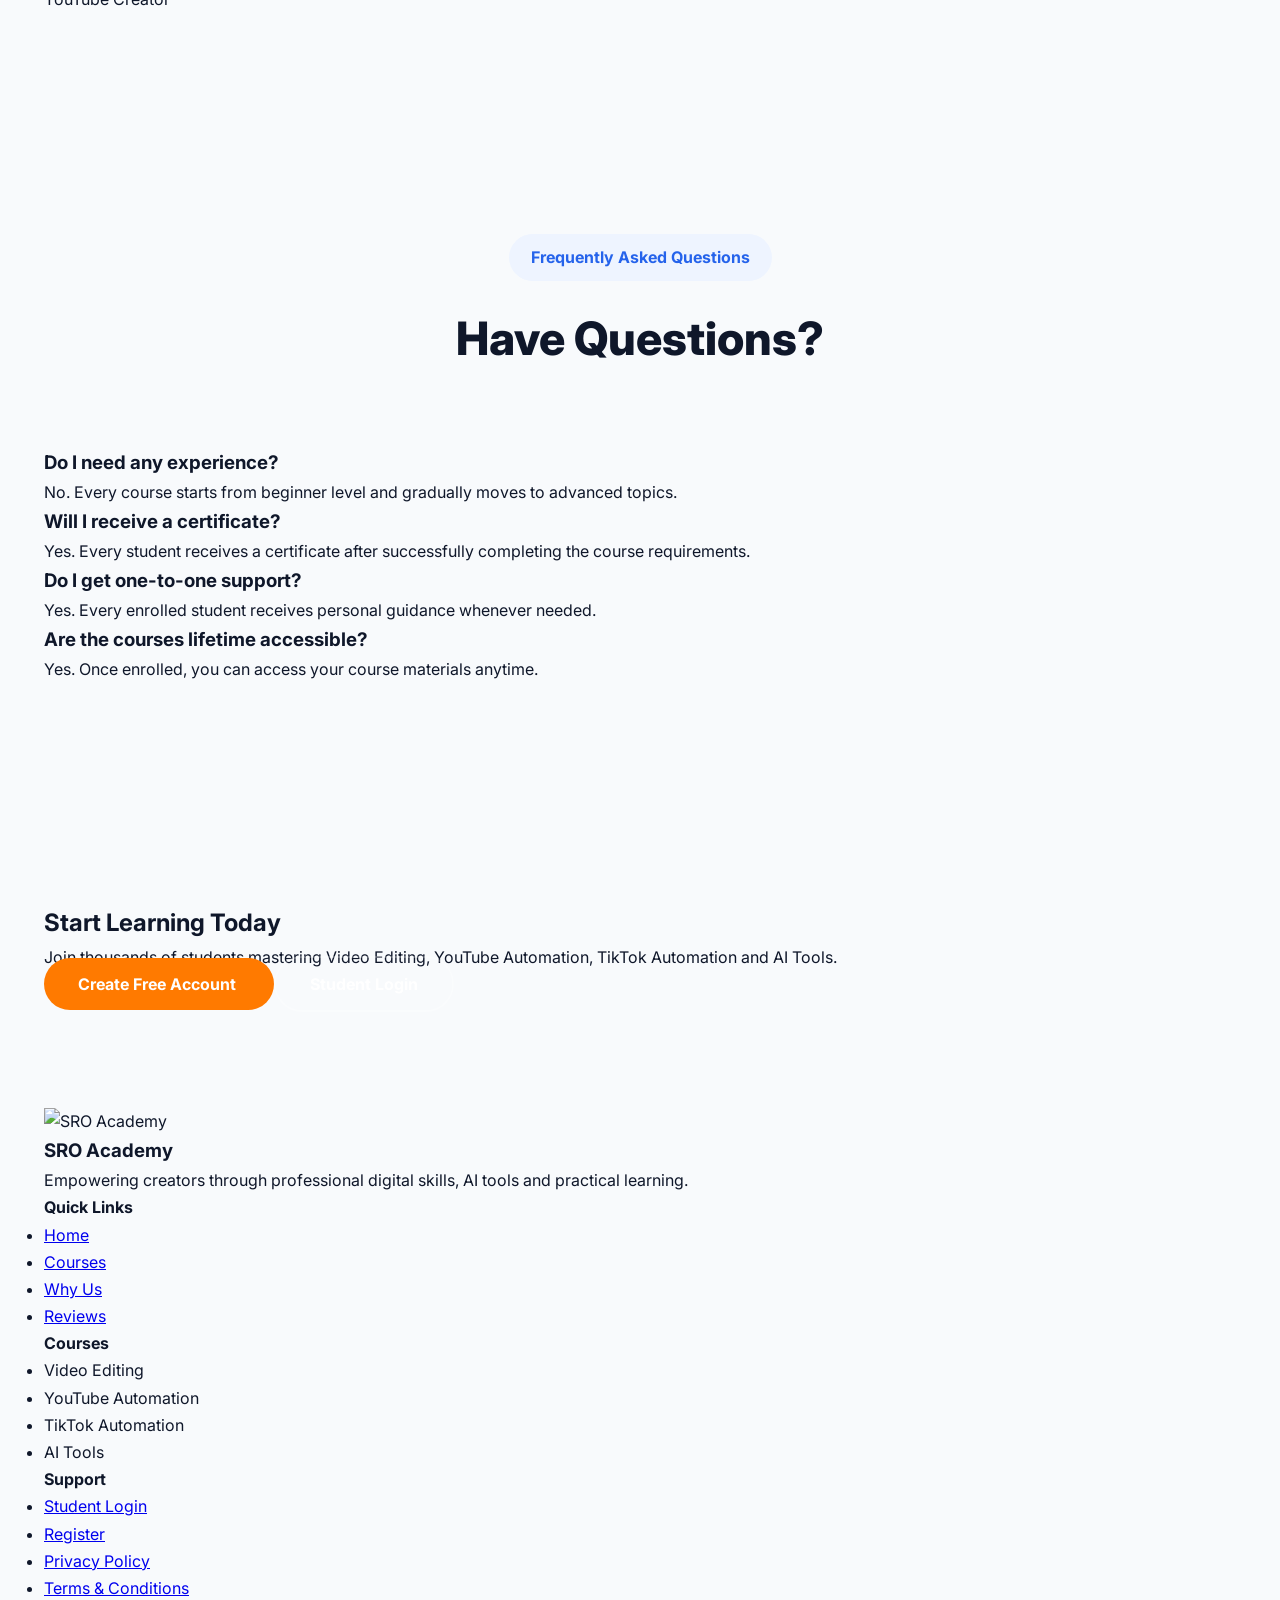
==== commit 371b4afd: "Update index.html" ====
--- a/index.html
+++ b/index.html
@@ -36,8 +36,7 @@
 
             <a href="index.html" class="logo">
 
-                <img
-                    src="assets/logo/logo.png"
+                <img src="logo.png" alt="SRO Academy Logo">
                     alt="SRO Academy Logo">
 
                 <span>SRO Academy</span>
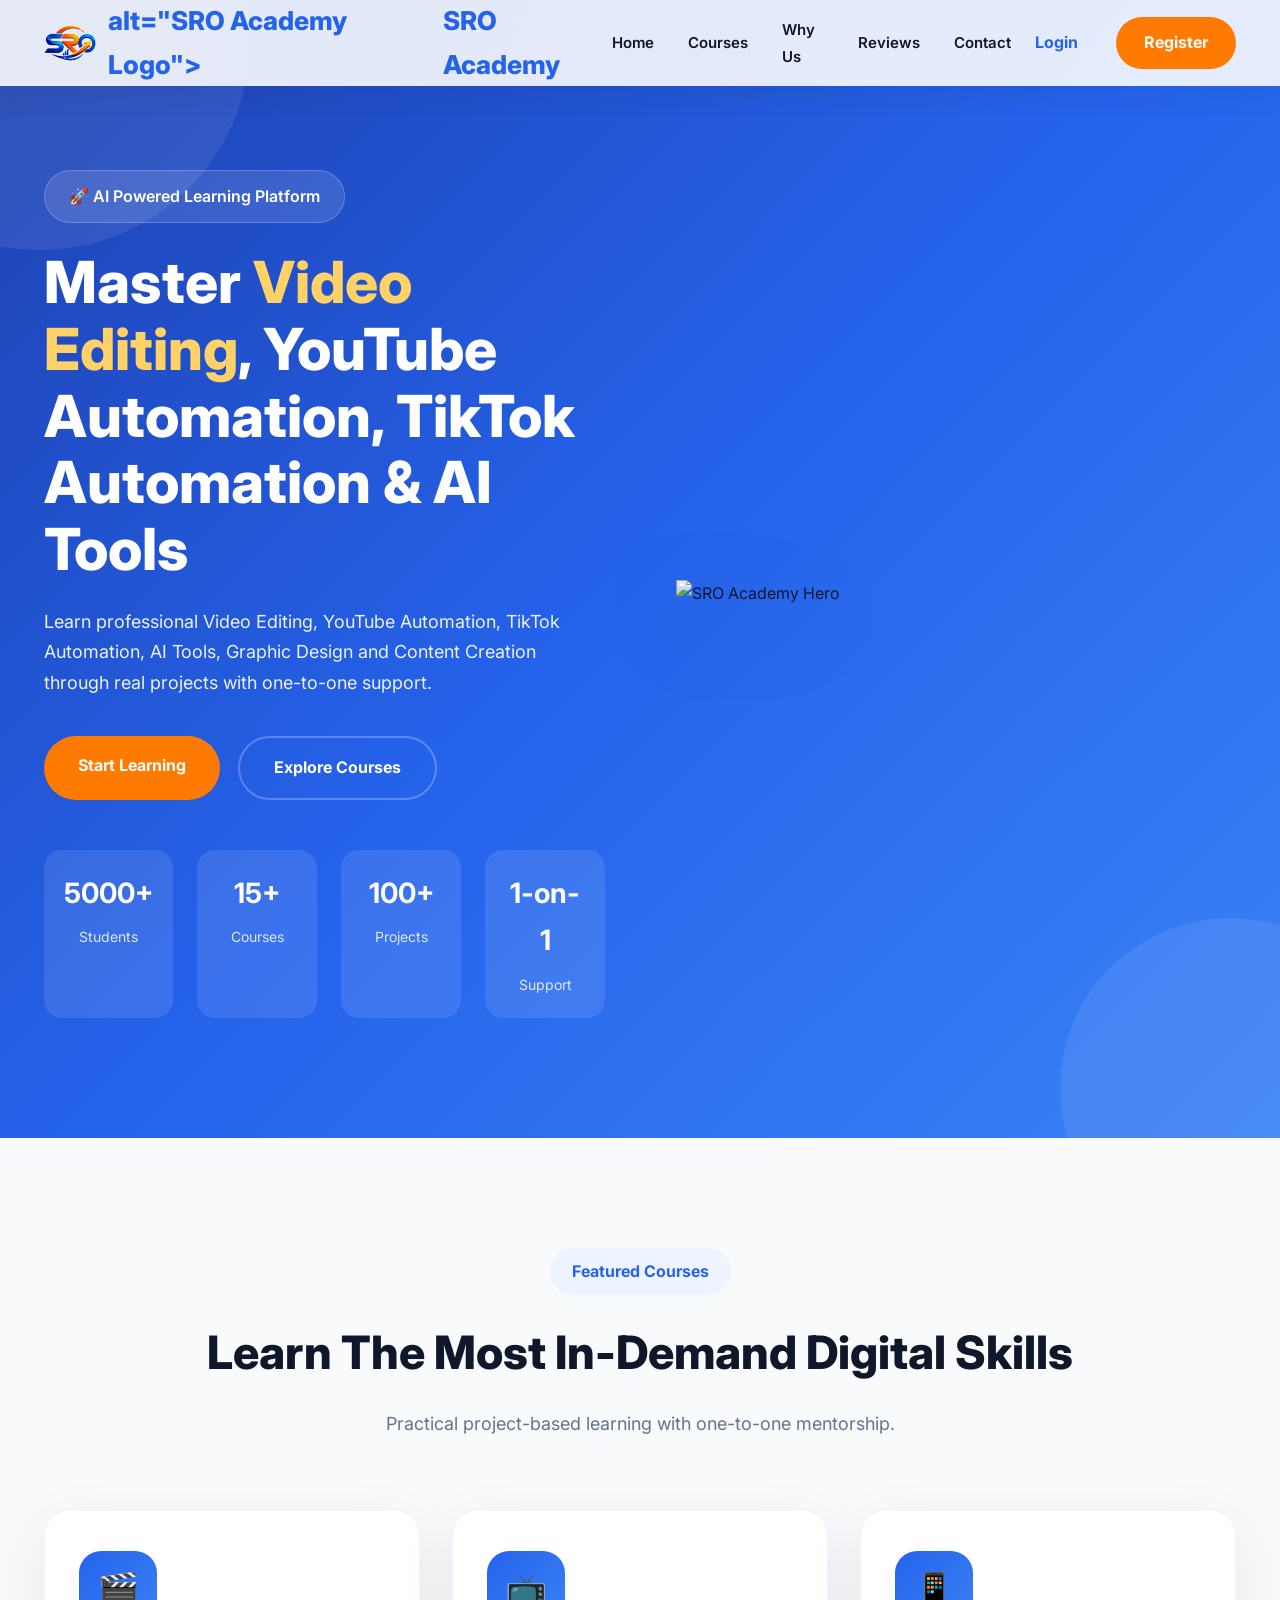
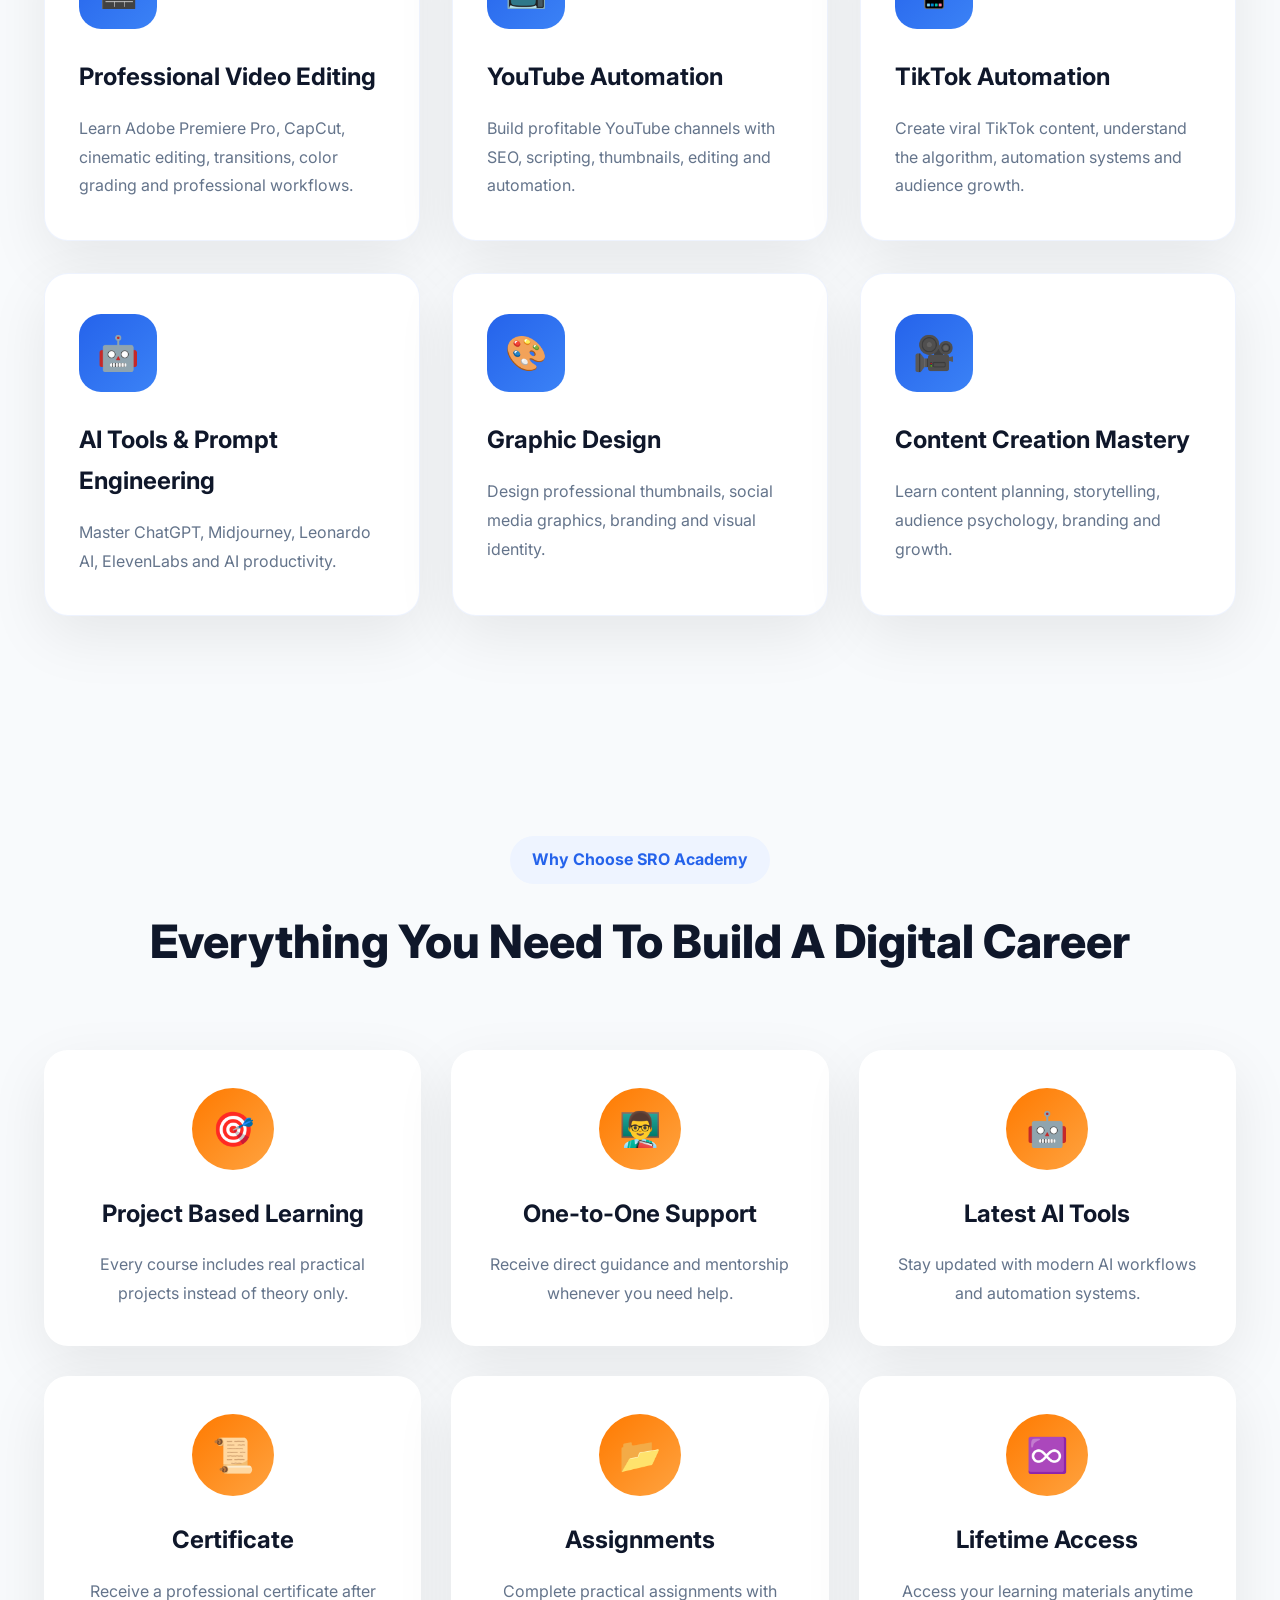
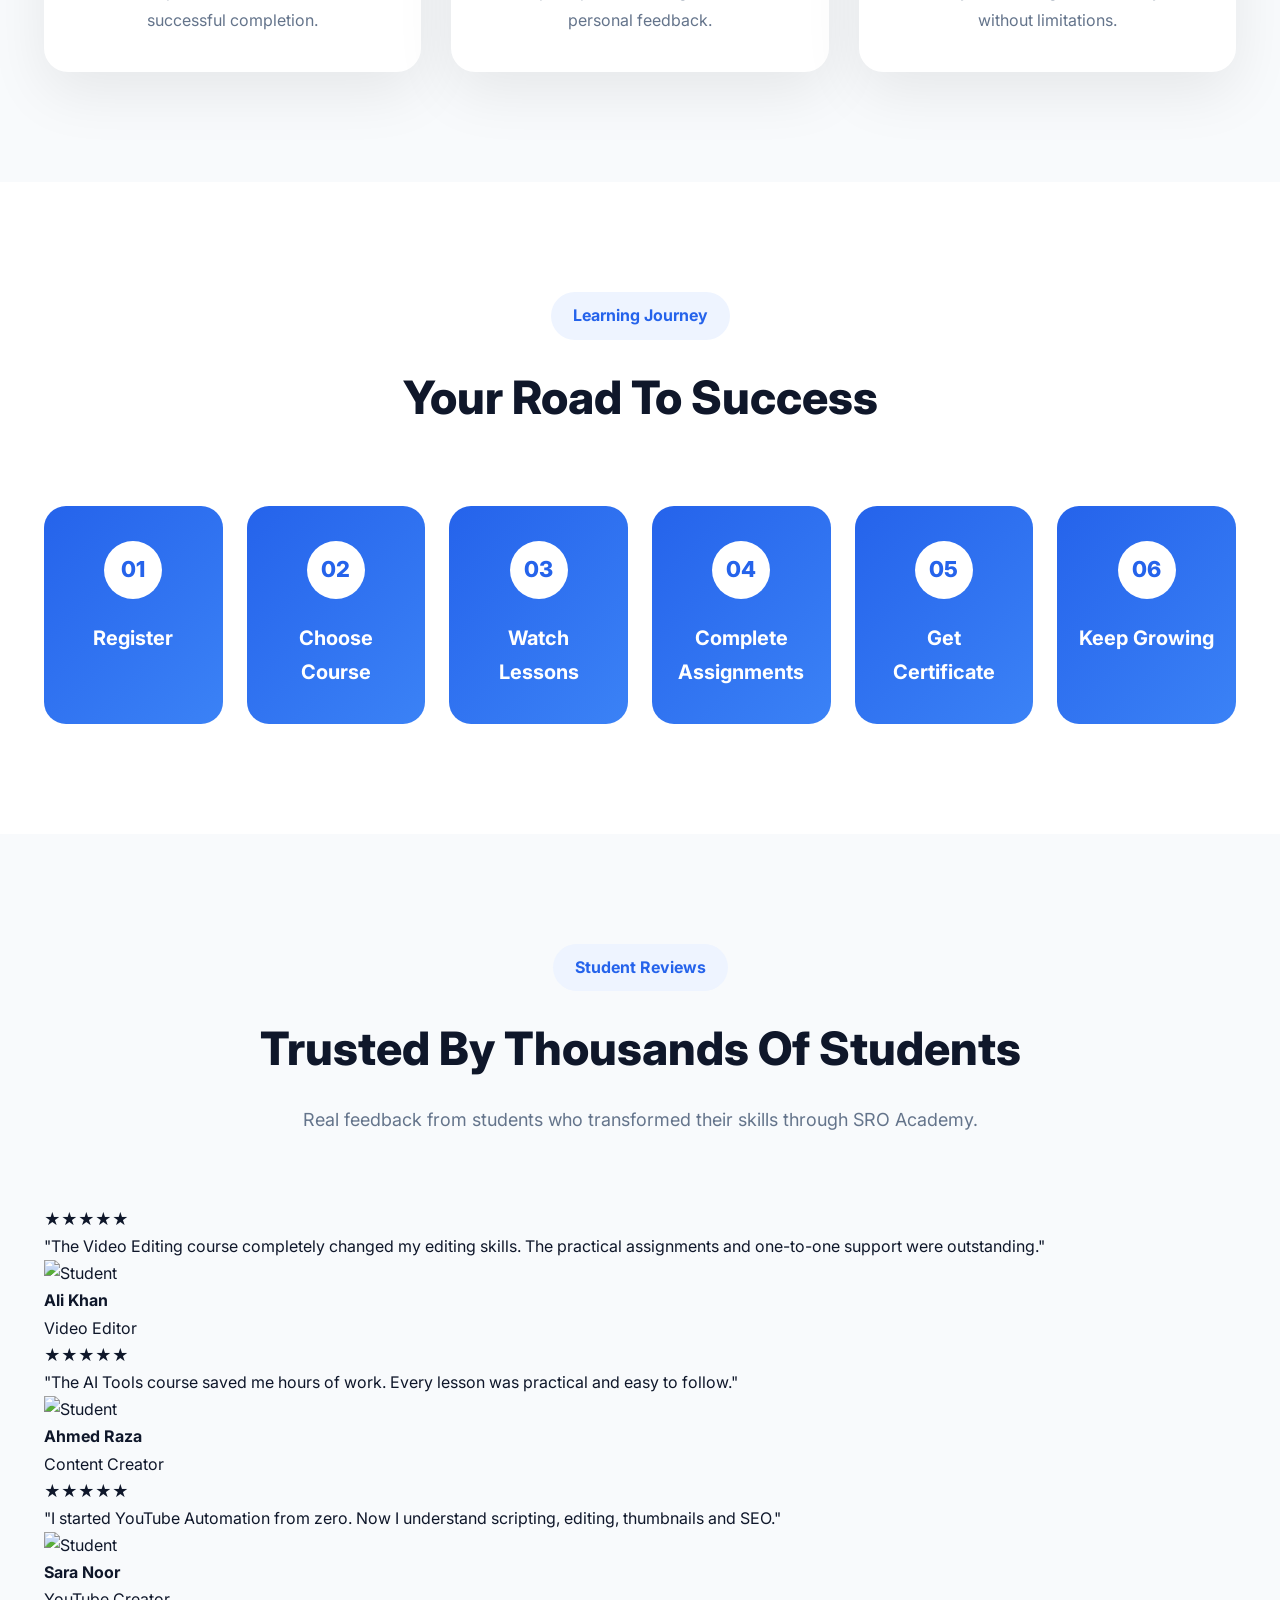
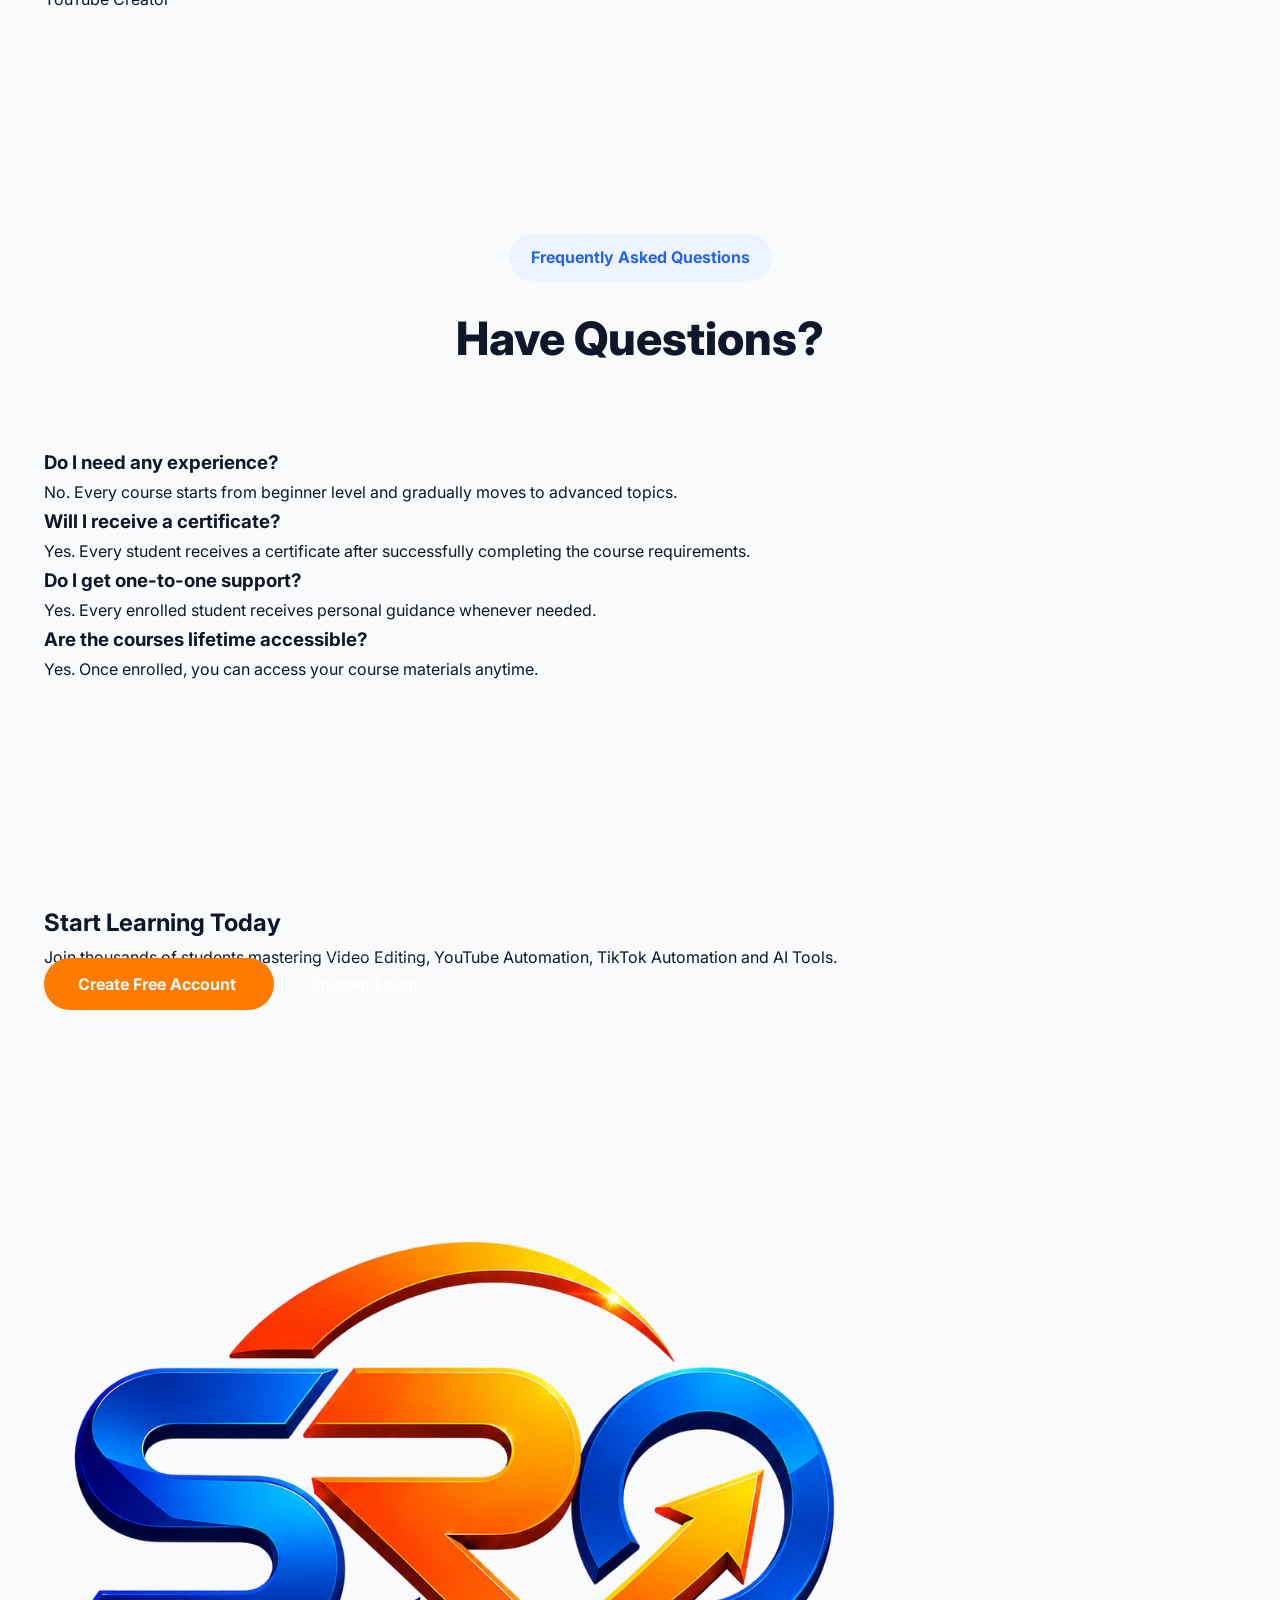
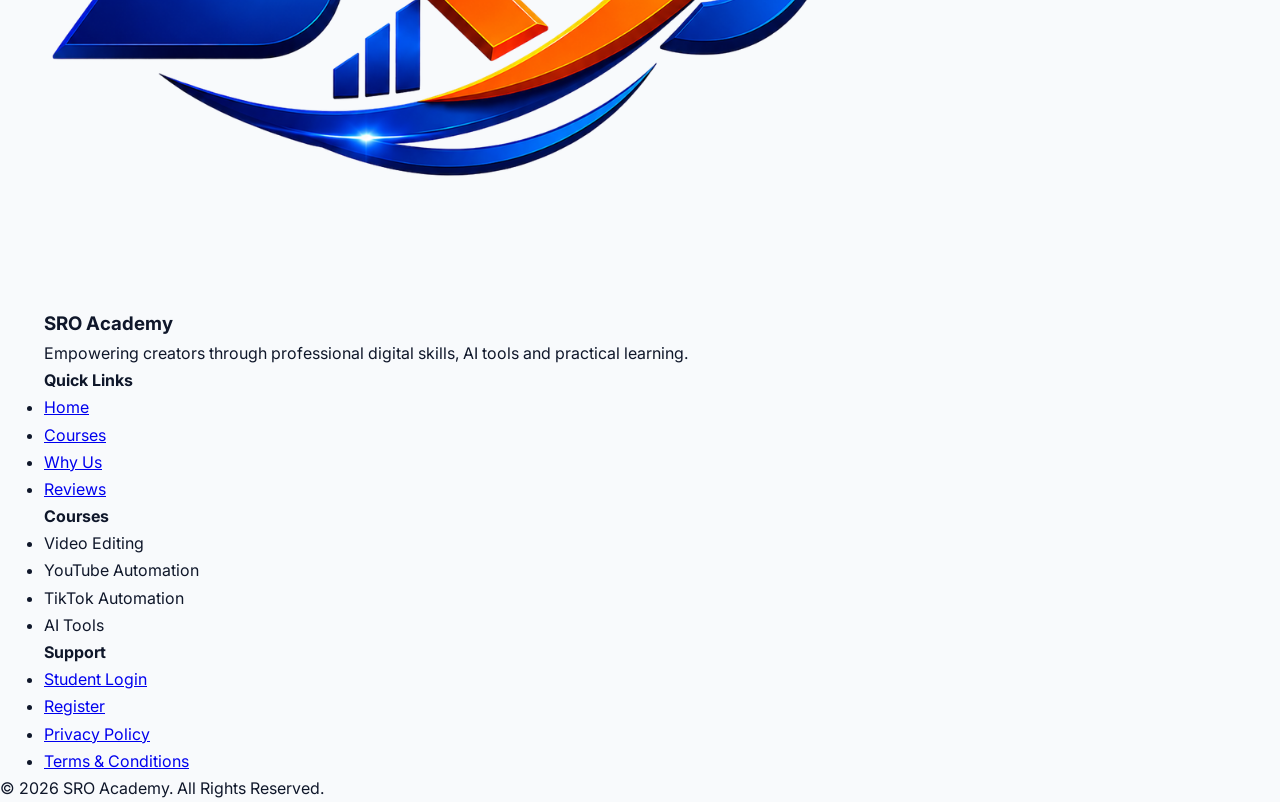
==== commit 85a6cee2: "Update index.html" ====
--- a/index.html
+++ b/index.html
@@ -36,7 +36,7 @@
 
             <a href="index.html" class="logo">
 
-                <img src="logo.png" alt="SRO Academy Logo">
+               <img src="assets/logo/mainlogo.png" alt="SRO Academy Logo">
                     alt="SRO Academy Logo">
 
                 <span>SRO Academy</span>
@@ -867,7 +867,7 @@
 <div>
 
 <img
-src="assets/logo/logo.png"
+src="assets/logo/mainlogo.png"
 class="footer-logo"
 alt="SRO Academy">
 
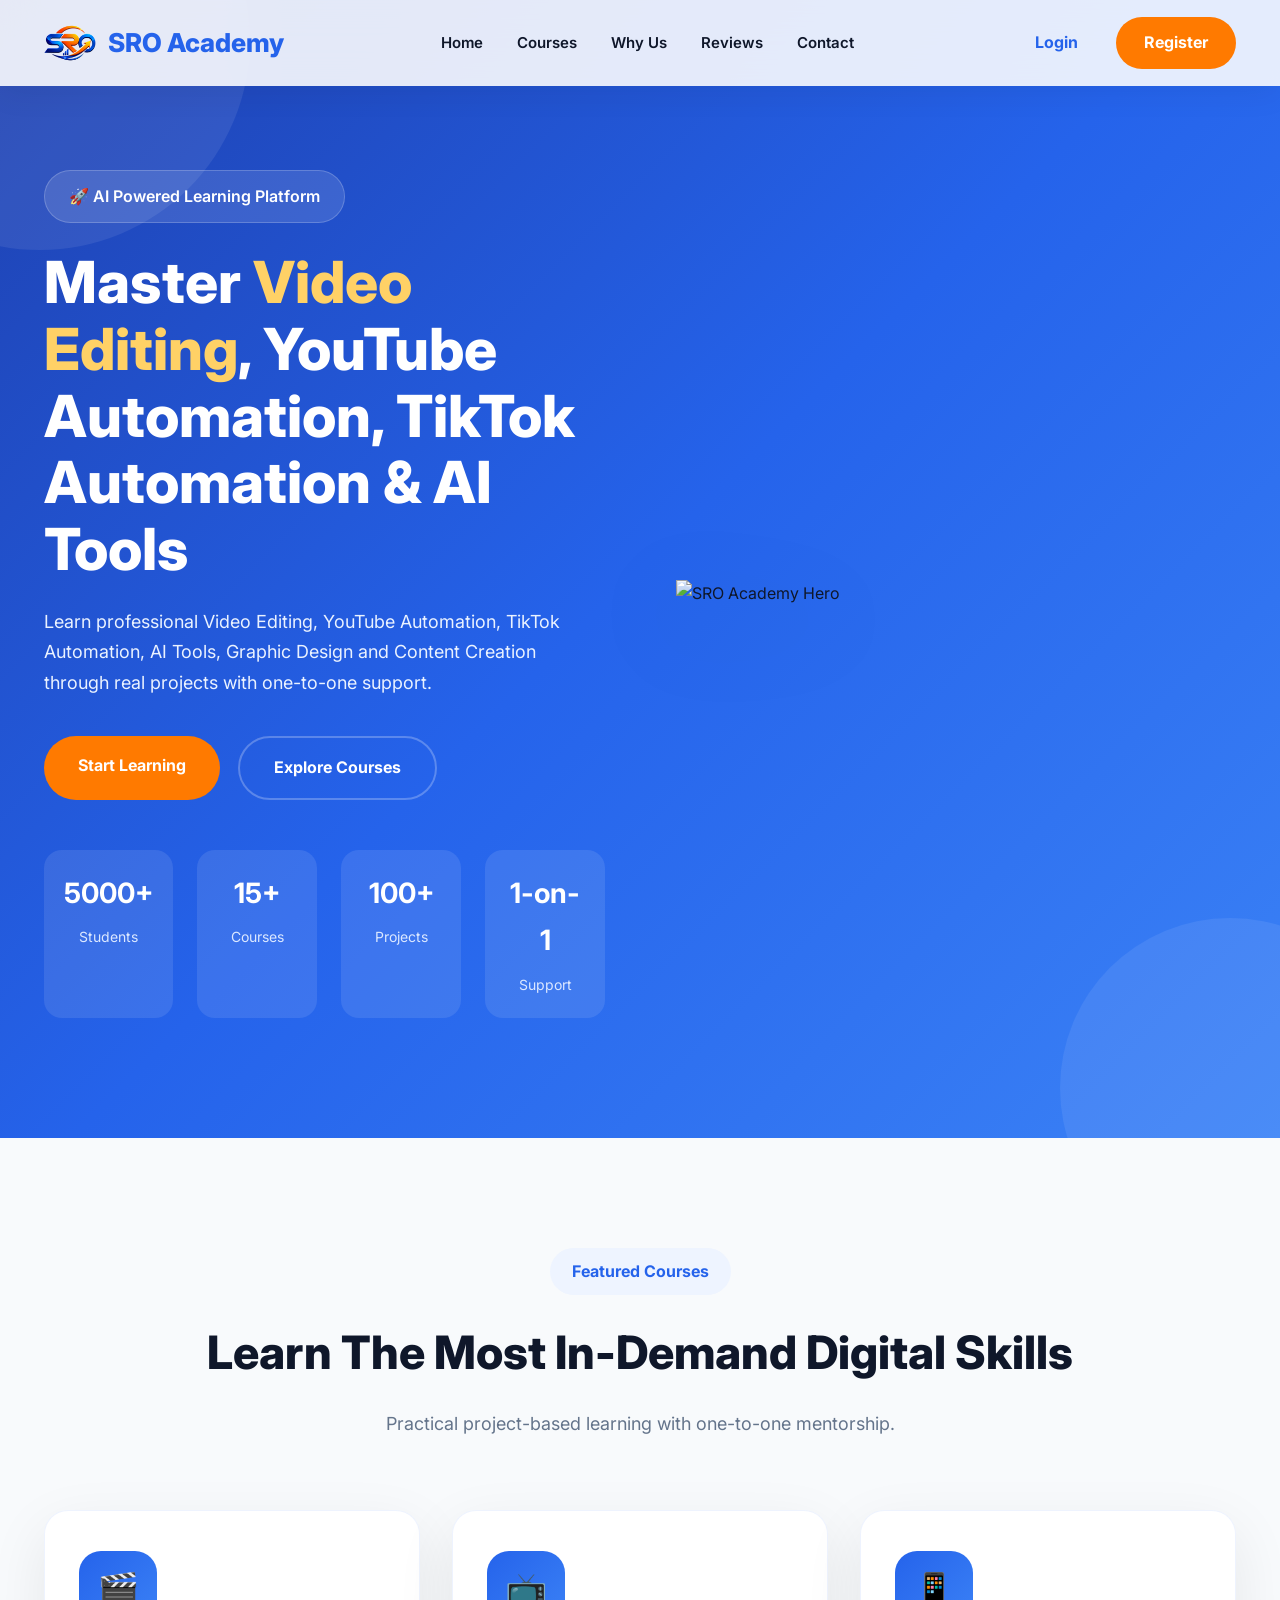
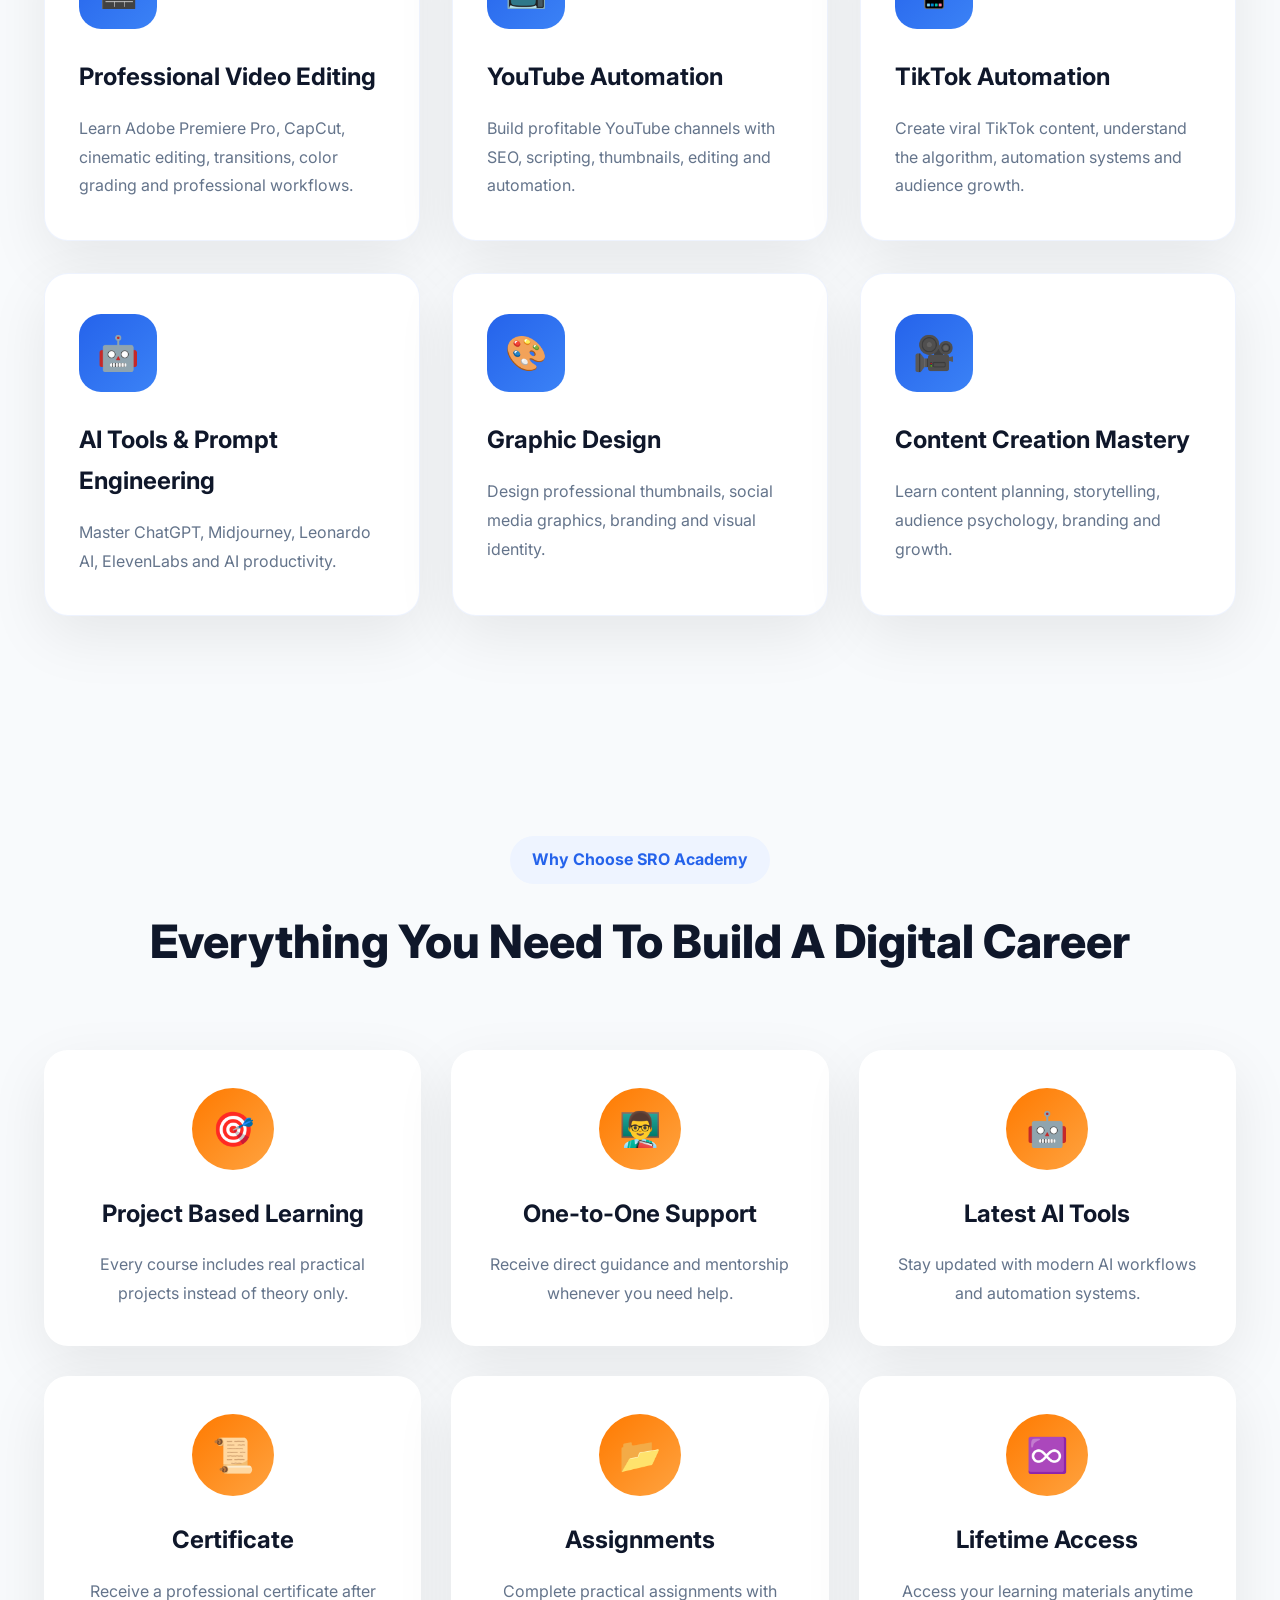
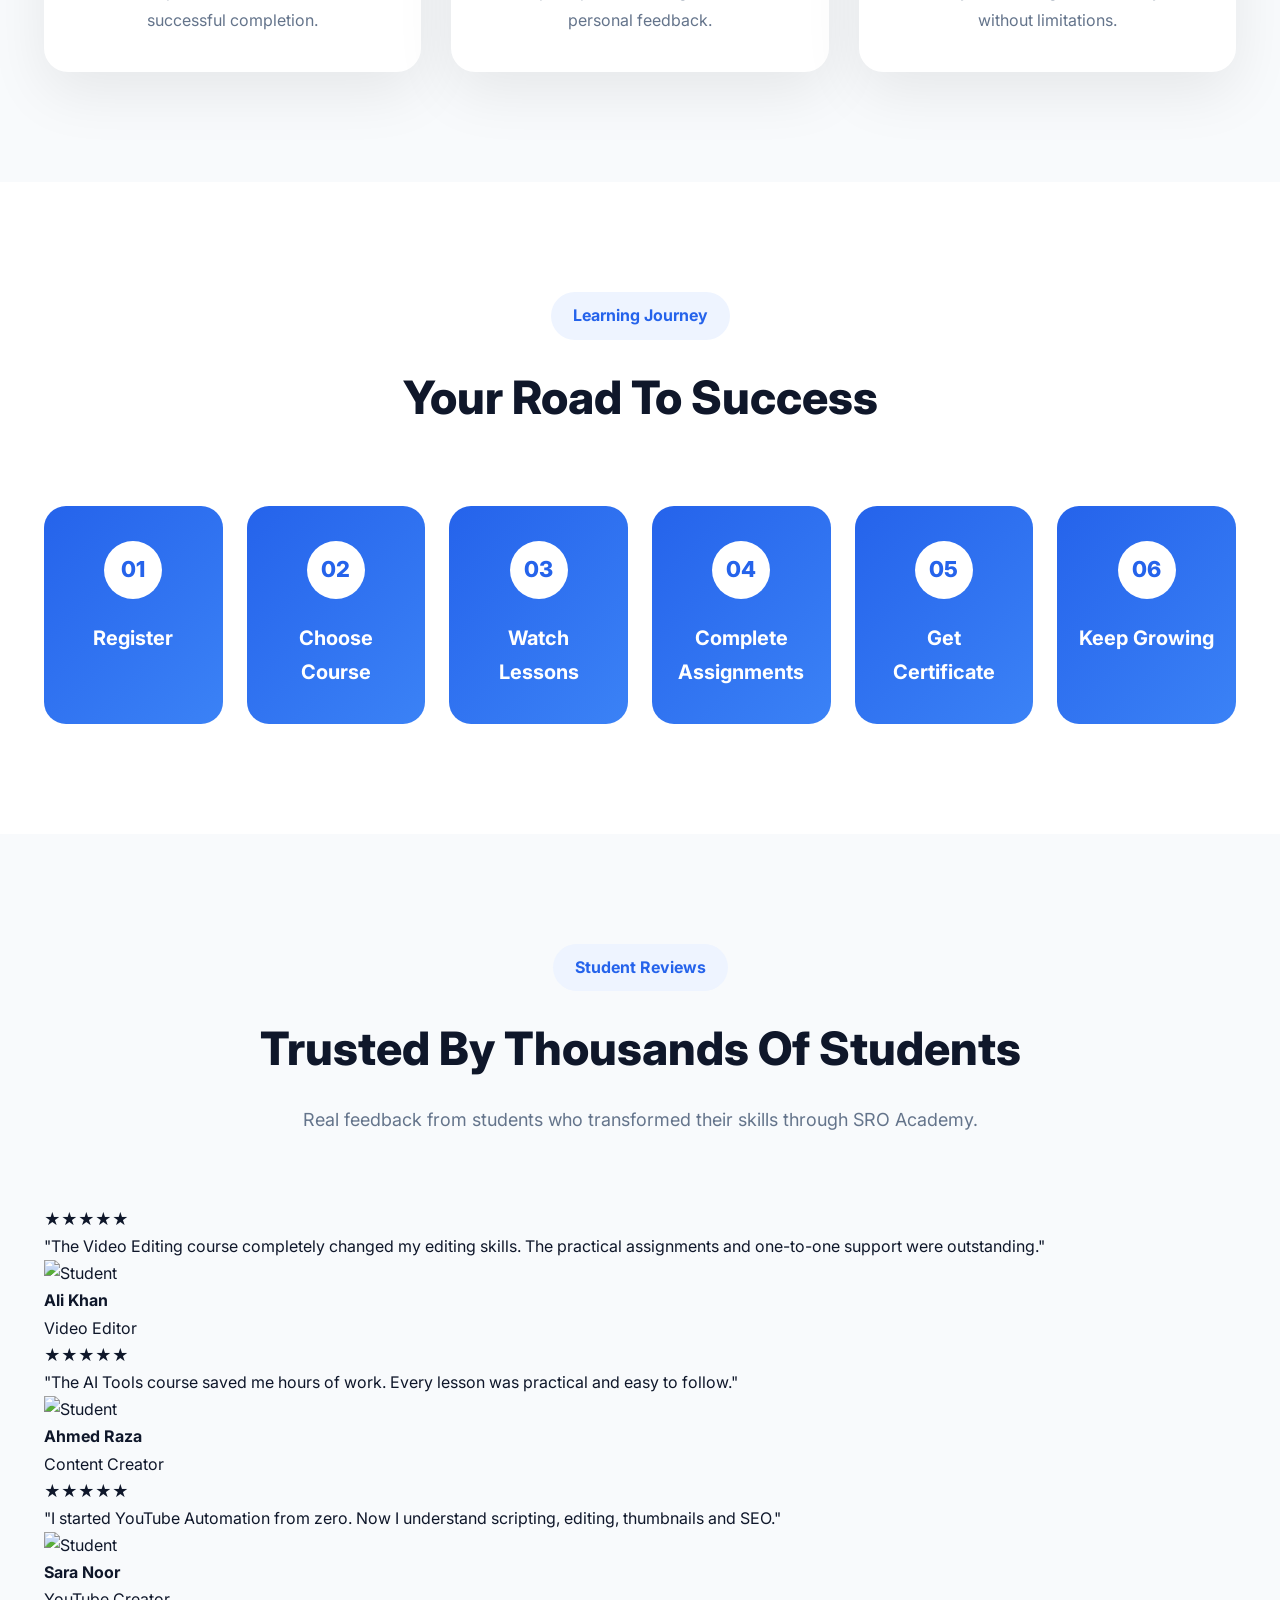
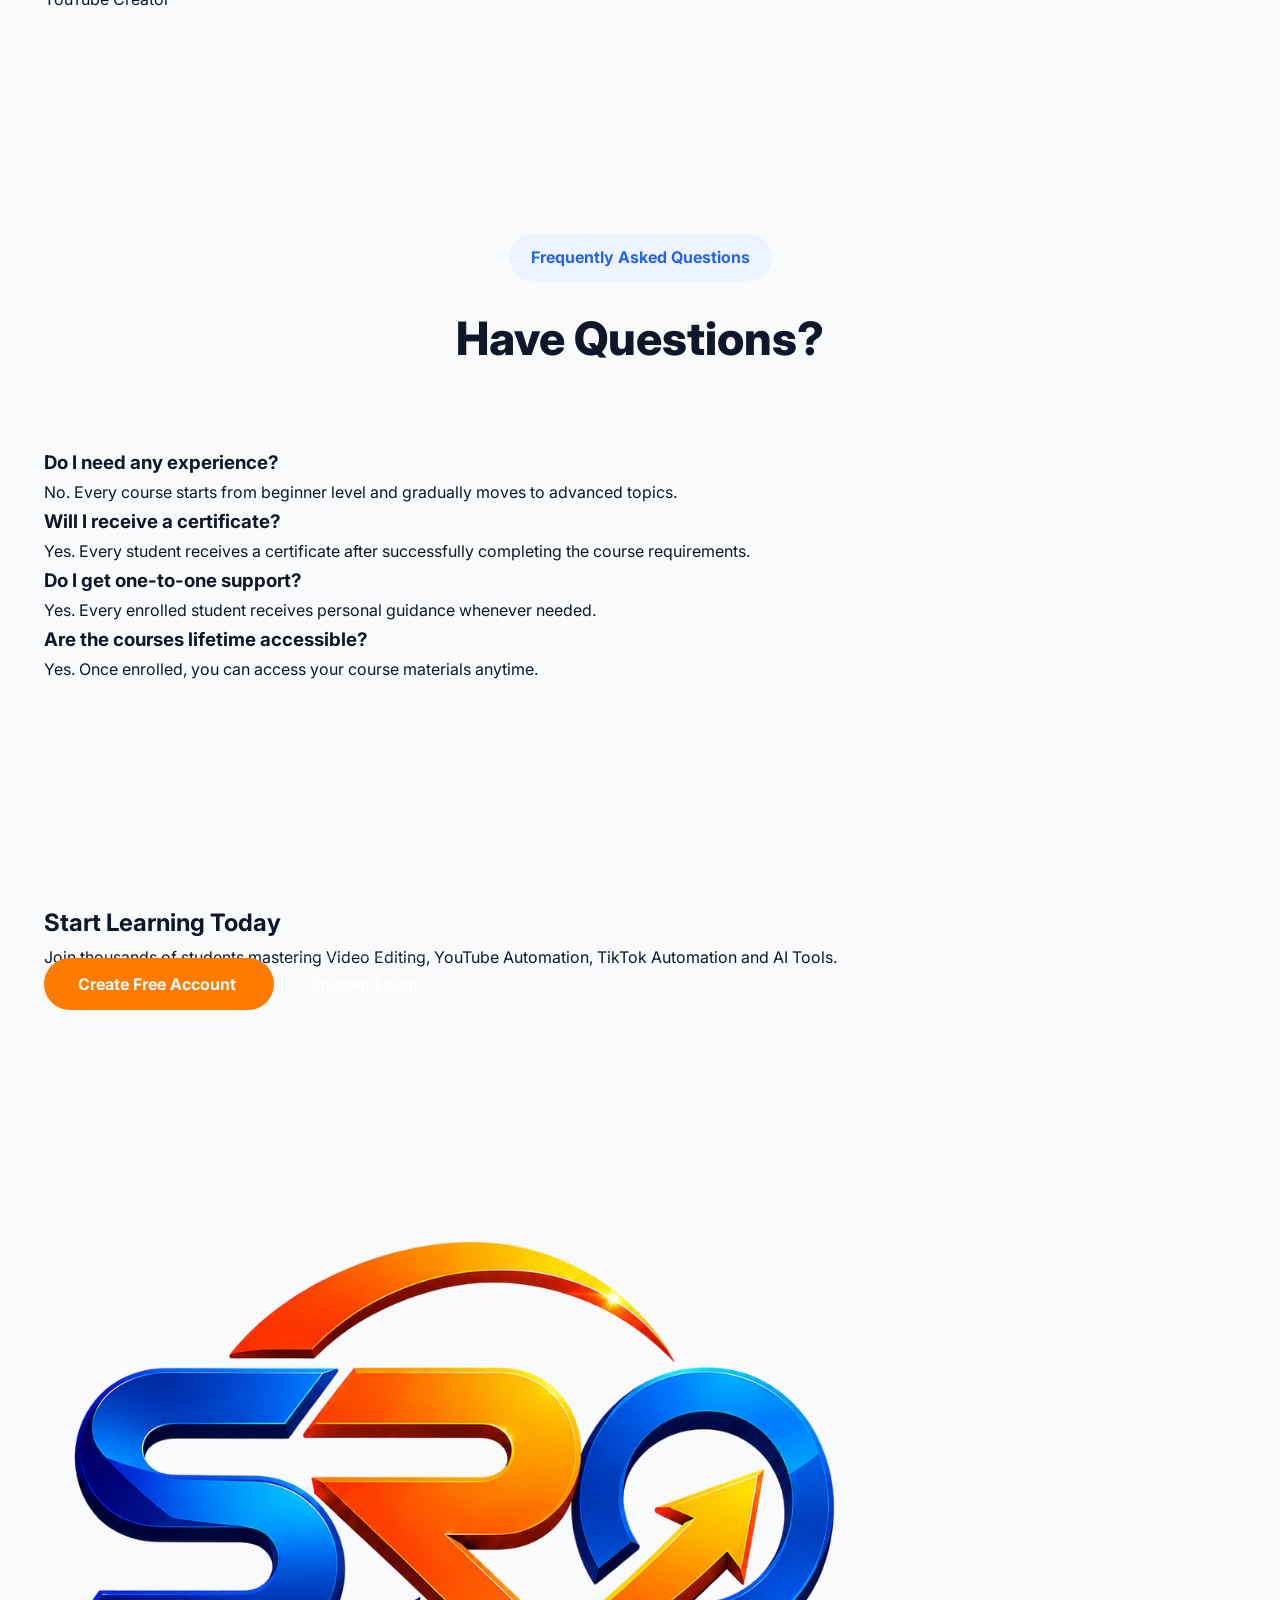
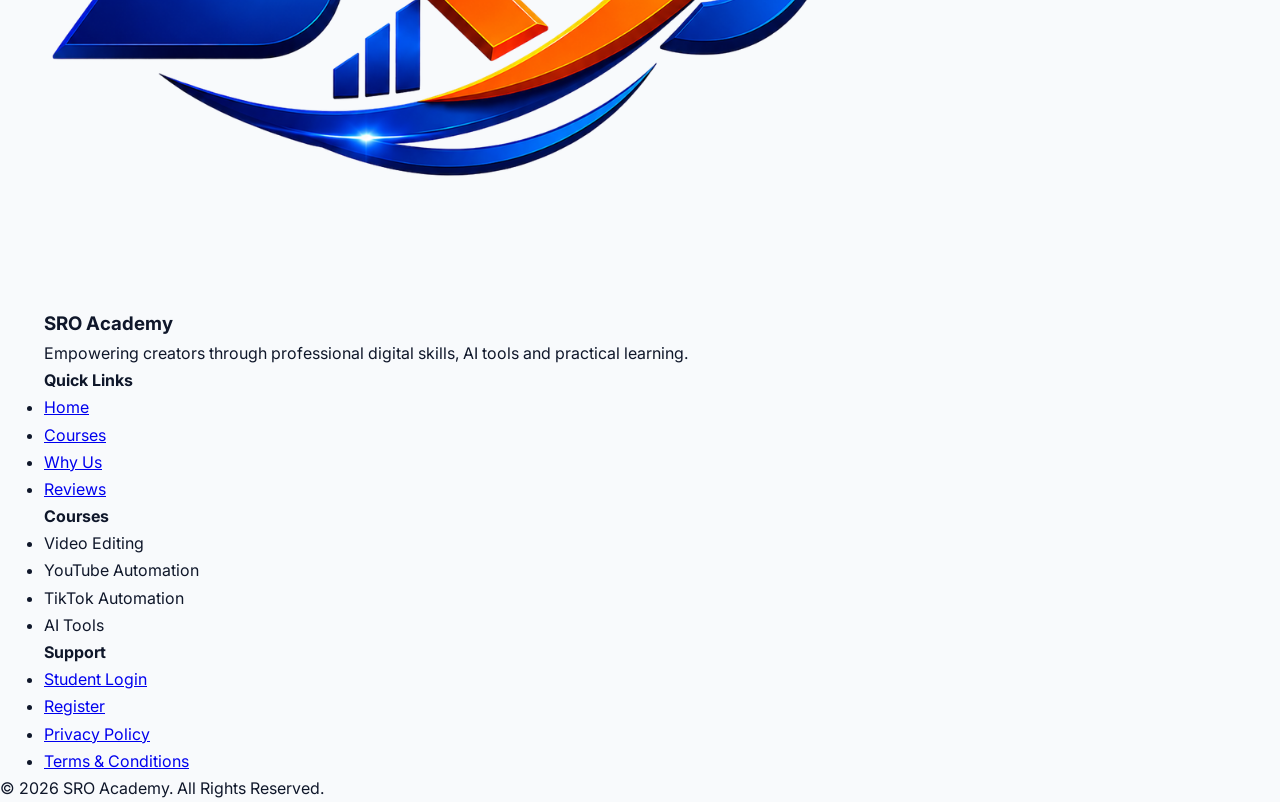
==== commit 90bc7b97: "Update index.html" ====
--- a/index.html
+++ b/index.html
@@ -36,8 +36,10 @@
 
             <a href="index.html" class="logo">
 
-               <img src="assets/logo/mainlogo.png" alt="SRO Academy Logo">
-                    alt="SRO Academy Logo">
+             <img
+src="assets/logo/mainlogo.png"
+alt="SRO Academy Logo"
+class="logo">
 
                 <span>SRO Academy</span>
 
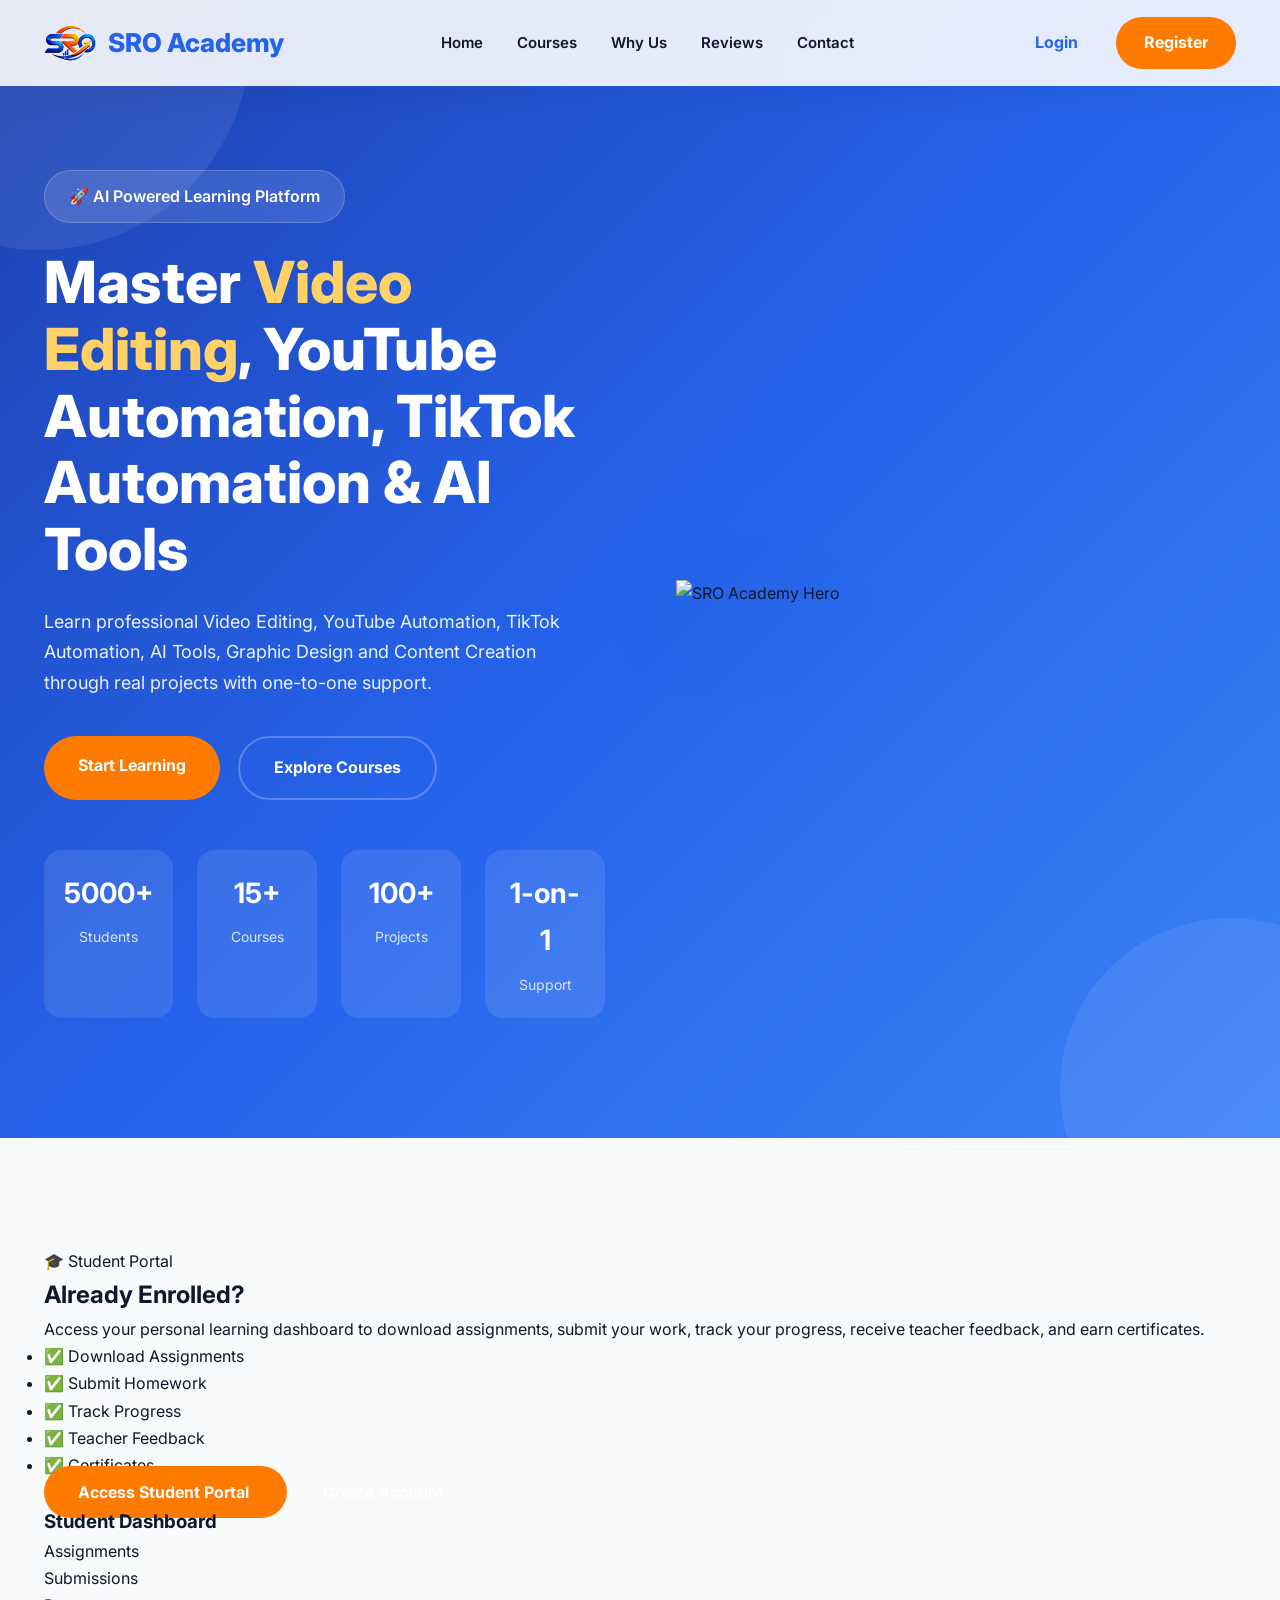
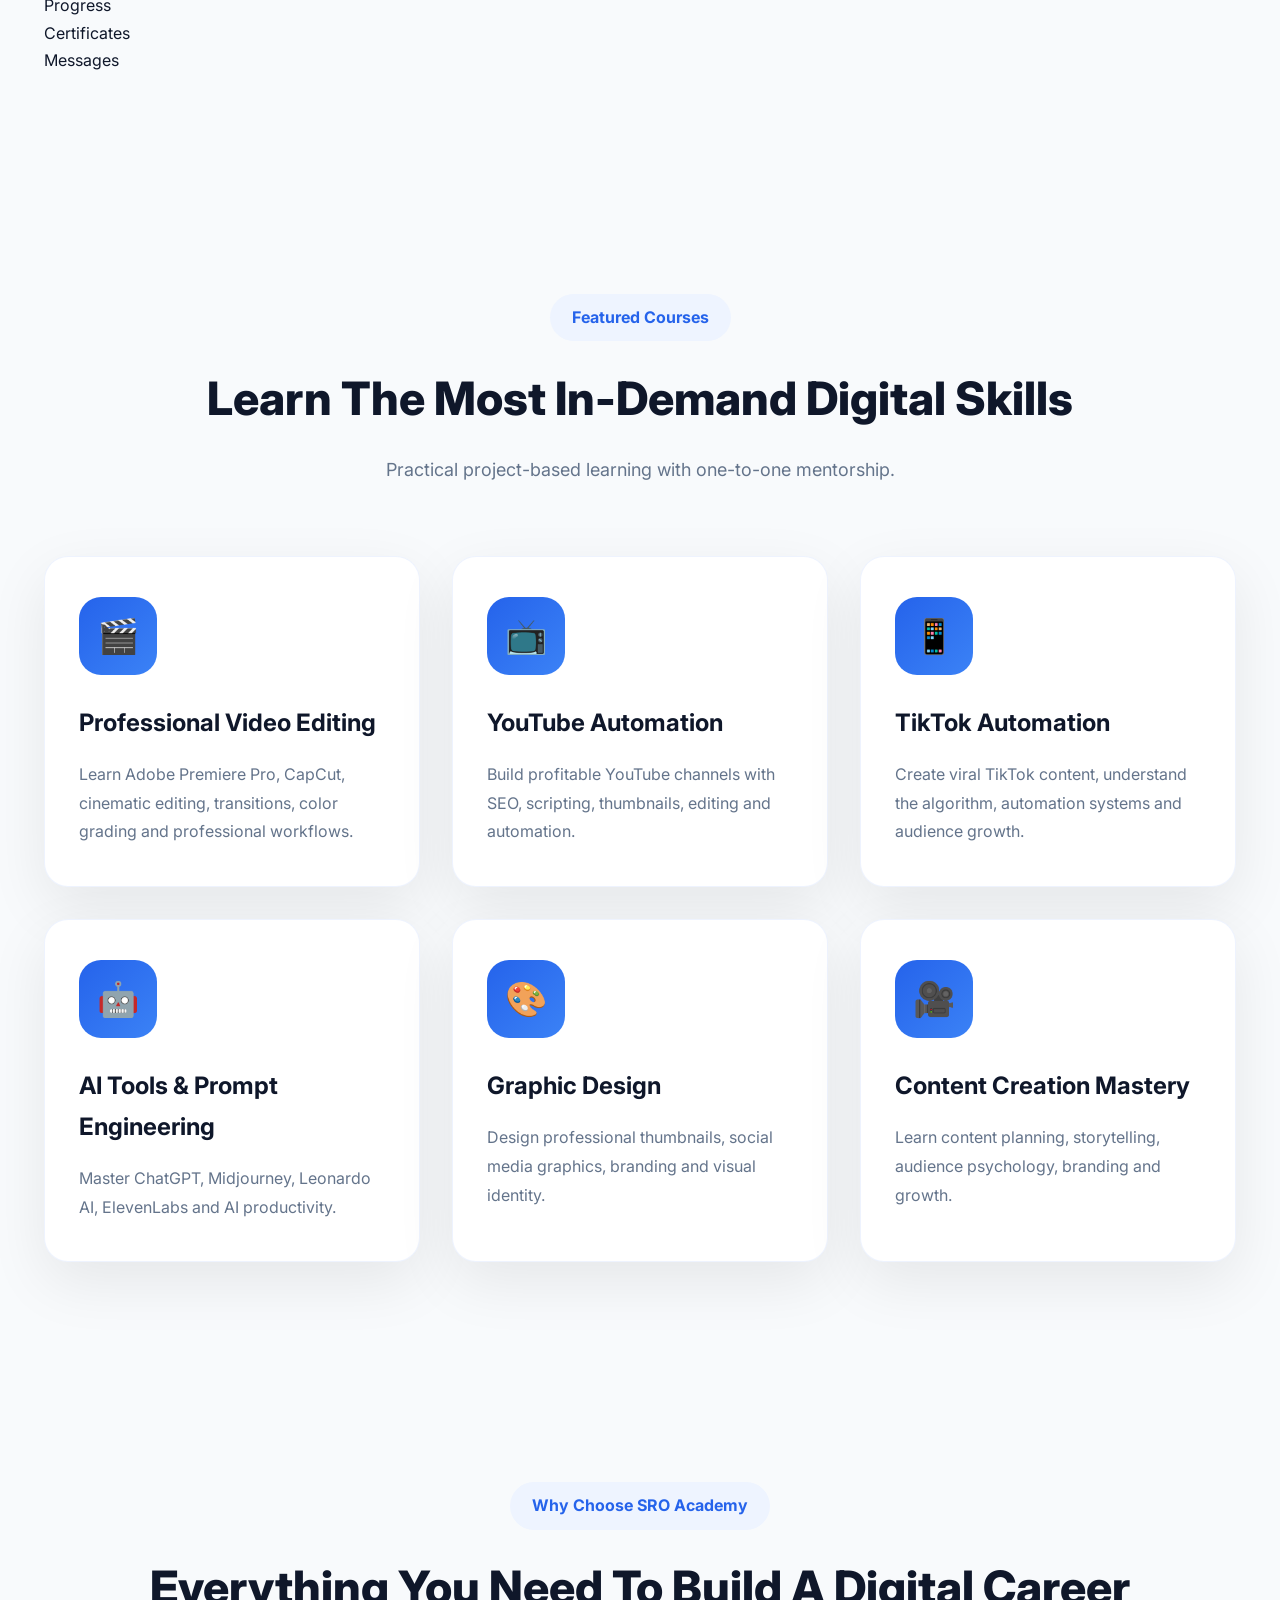
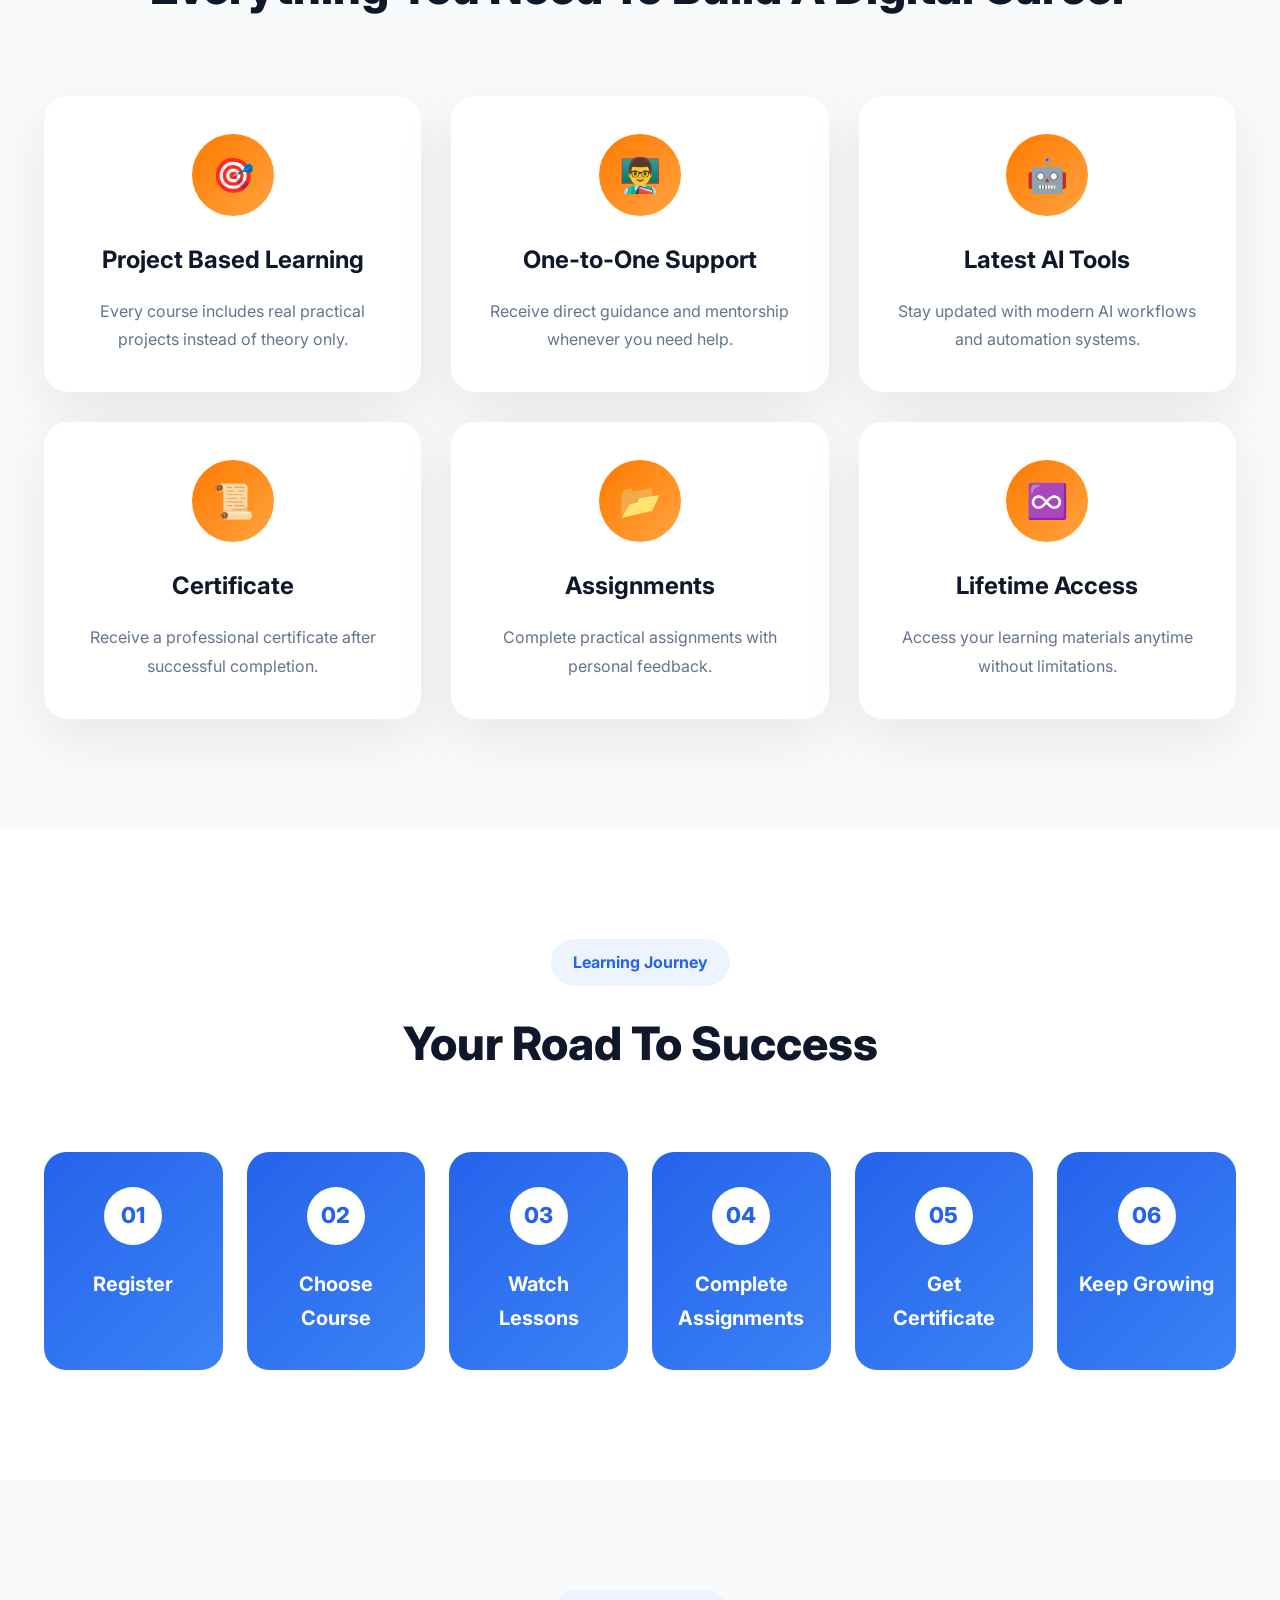
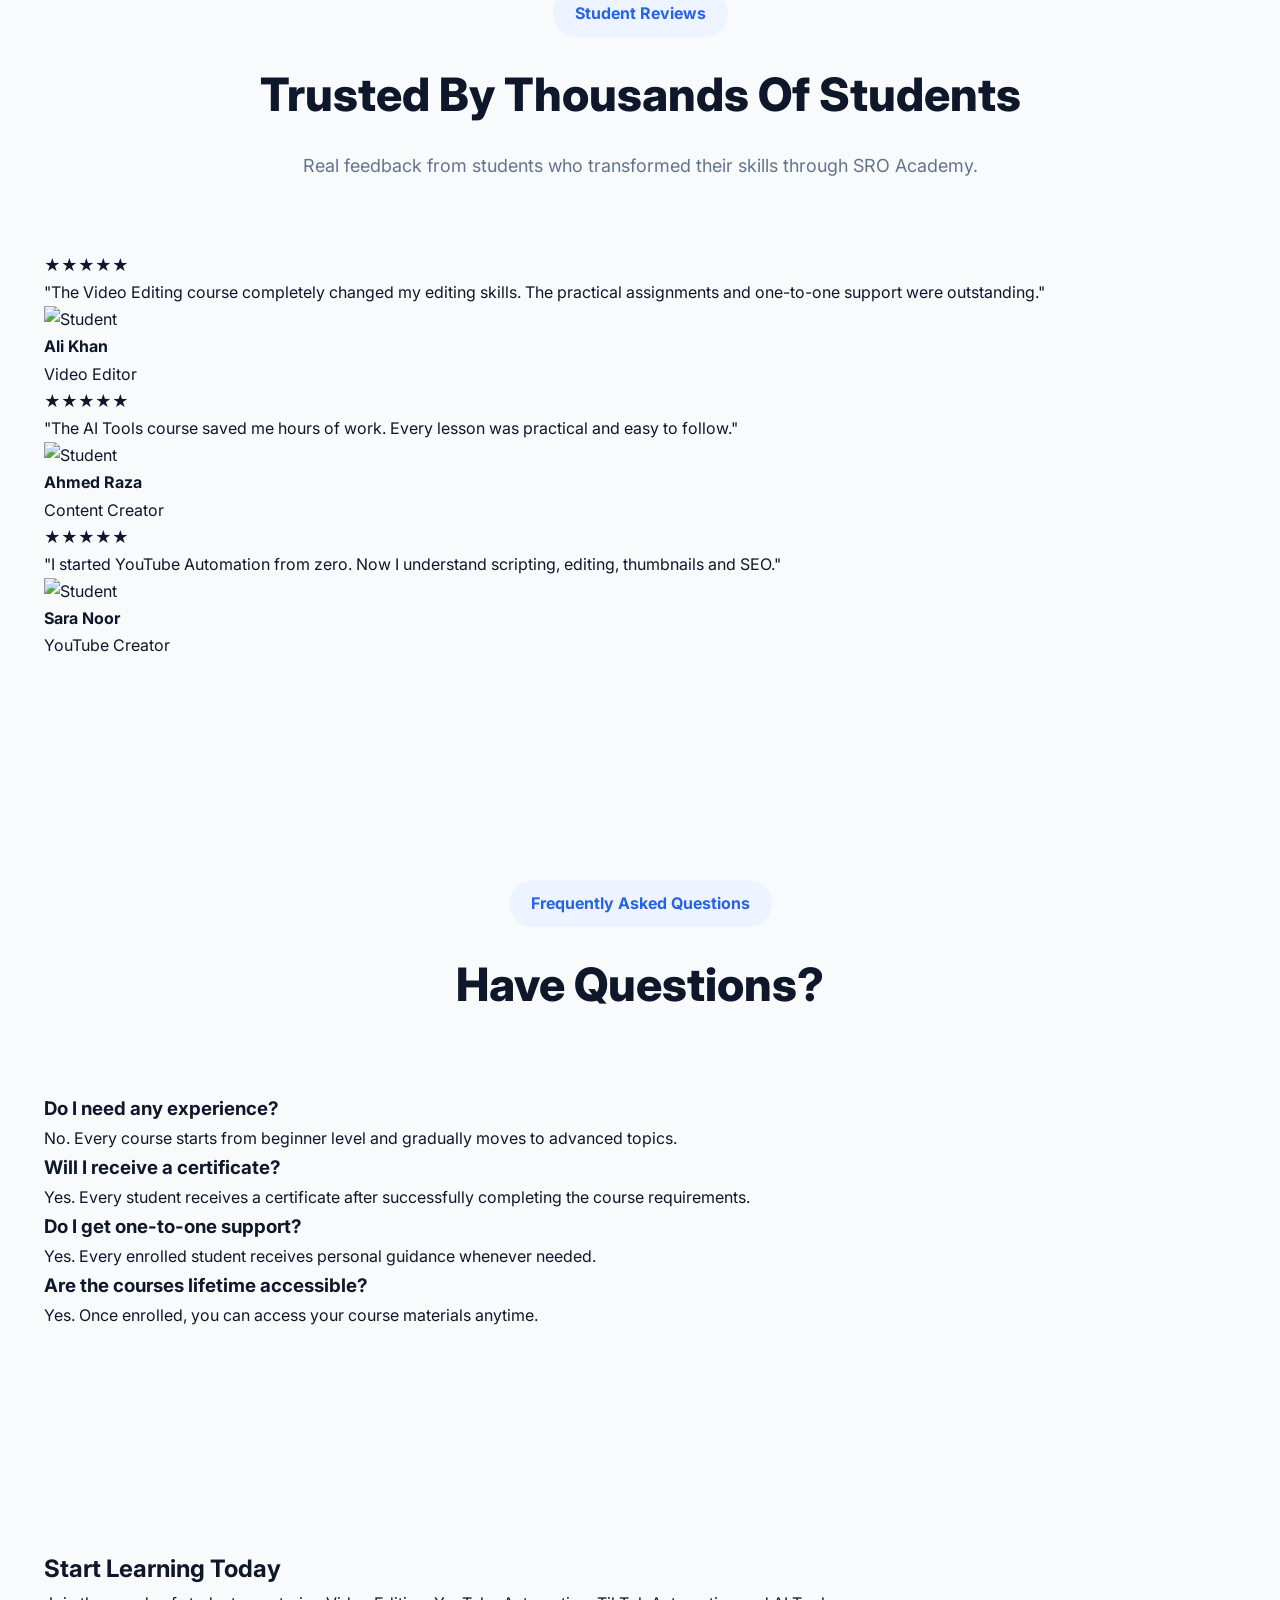
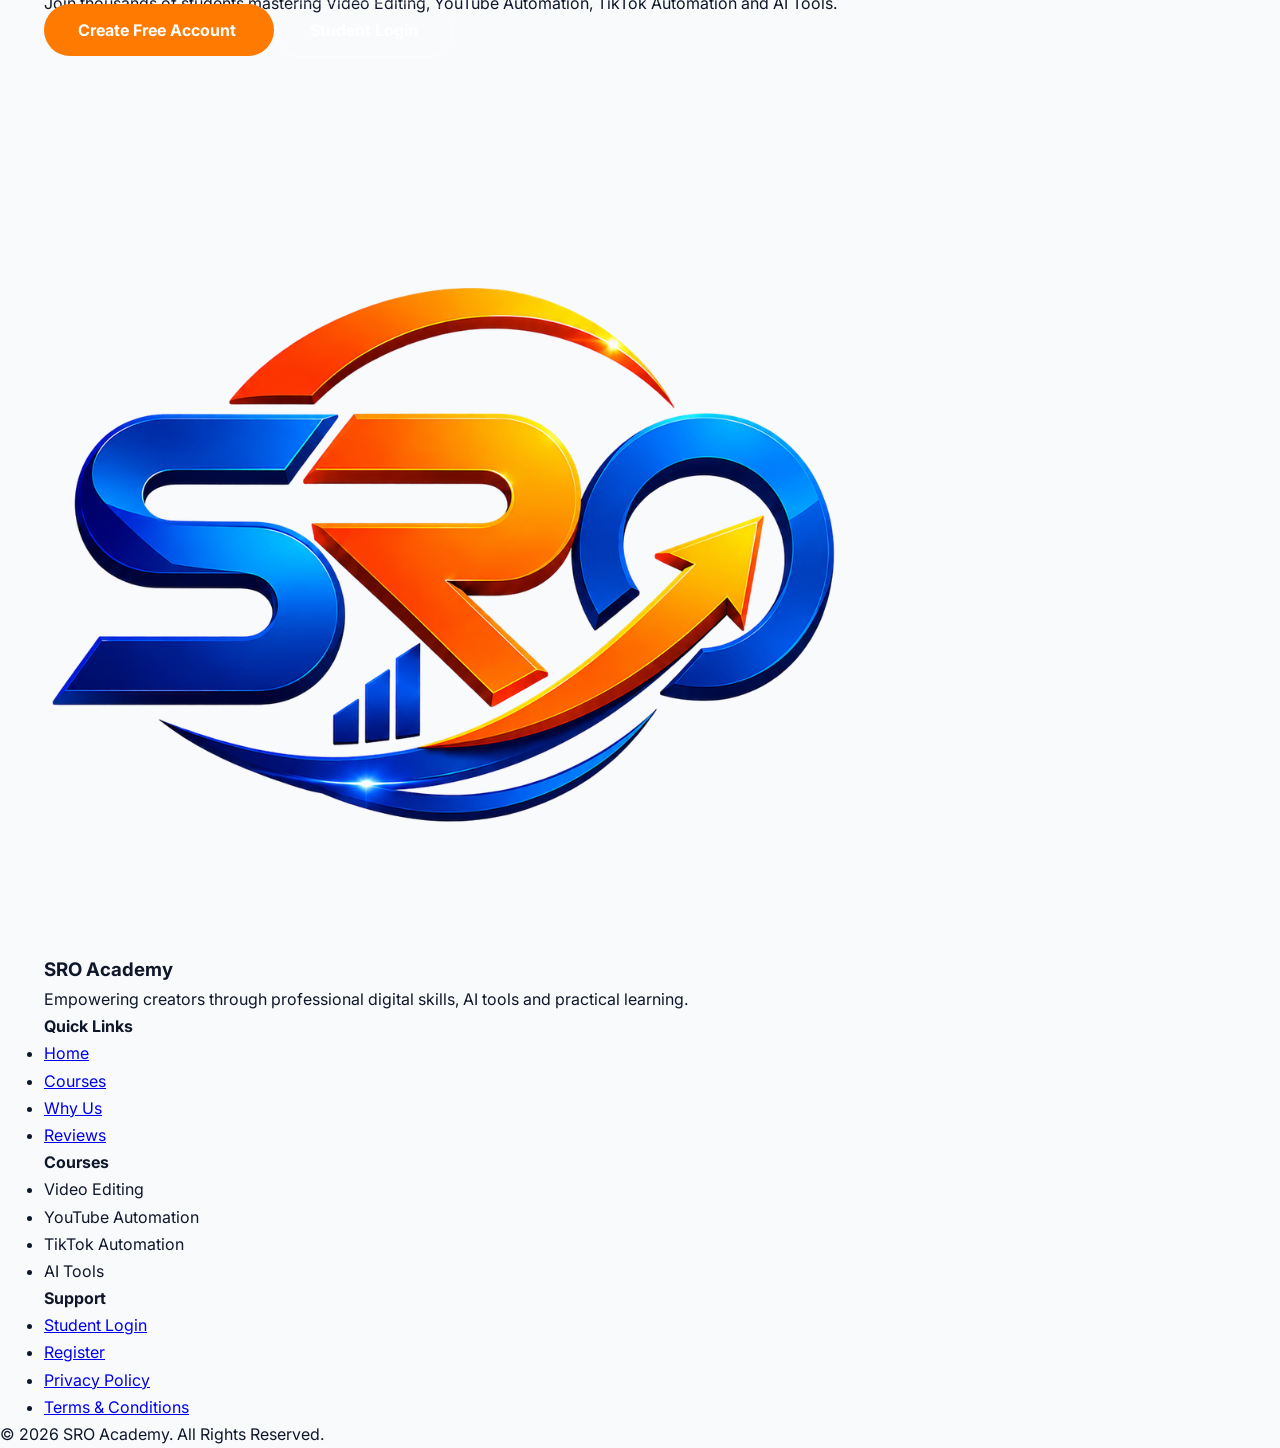
==== commit dffbef0d: "Update index.html" ====
--- a/index.html
+++ b/index.html
@@ -217,7 +217,83 @@
     </div>
 
 </section>
-
+<!-- ===========================
+     STUDENT PORTAL
+=========================== -->
+
+<section class="student-portal">
+
+<div class="container">
+
+<div class="portal-box">
+
+<div class="portal-left">
+
+<span class="portal-badge">
+🎓 Student Portal
+</span>
+
+<h2>
+Already Enrolled?
+</h2>
+
+<p>
+Access your personal learning dashboard to download assignments, submit your work, track your progress, receive teacher feedback, and earn certificates.
+</p>
+
+<ul class="portal-features">
+
+<li>✅ Download Assignments</li>
+
+<li>✅ Submit Homework</li>
+
+<li>✅ Track Progress</li>
+
+<li>✅ Teacher Feedback</li>
+
+<li>✅ Certificates</li>
+
+</ul>
+
+<div class="portal-buttons">
+
+<a href="login.html" class="primary-btn">
+Access Student Portal
+</a>
+
+<a href="register.html" class="secondary-btn">
+Create Account
+</a>
+
+</div>
+
+</div>
+
+<div class="portal-right">
+
+<div class="portal-card">
+
+<h3>Student Dashboard</h3>
+
+<p>Assignments</p>
+
+<p>Submissions</p>
+
+<p>Progress</p>
+
+<p>Certificates</p>
+
+<p>Messages</p>
+
+</div>
+
+</div>
+
+</div>
+
+</div>
+
+</section>
 <!-- ===========================
       FEATURED COURSES
 ============================ -->
--- a/css/home.css
+++ b/css/home.css
@@ -526,36 +526,106 @@
 
 width:100%;
 
-max-width:560px;
-
-animation:float 5s ease-in-out infinite;
-
-filter:drop-shadow(0 25px 45px rgba(0,0,0,.25));
-
-}
-
+max-width:650px;
+
+animation:float 6s ease-in-out infinite;
+
+filter:
+
+drop-shadow(0 35px 70px rgba(0,0,0,.35));
+
+transform-style:preserve-3d;
+
+transition:
+
+transform .5s ease,
+
+filter .5s ease;
+
+cursor:pointer;
+
+}
+
+.hero-image img:hover{
+
+transform:
+
+perspective(1200px)
+
+rotateY(-12deg)
+
+rotateX(6deg)
+
+scale(1.05);
+
+filter:
+
+drop-shadow(0 45px 90px rgba(0,0,0,.45));
+
+}
+
+transform-style:preserve-3d;
+
+transition:
+
+transform .5s ease,
+
+filter .5s ease;
+
+cursor:pointer;
+
+}
+
+.hero-image img:hover{
+
+transform:
+
+perspective(1200px)
+
+rotateY(-12deg)
+
+rotateX(6deg)
+
+scale(1.05);
+
+filter:
+
+drop-shadow(0 45px 90px rgba(0,0,0,.45));
+
+}
 @keyframes float{
 
 0%{
 
-transform:translateY(0);
+transform:translateY(0px);
+
+}
+
+25%{
+
+transform:translateY(-10px);
 
 }
 
 50%{
 
-transform:translateY(-18px);
+transform:translateY(-20px);
+
+}
+
+75%{
+
+transform:translateY(-10px);
 
 }
 
 100%{
 
-transform:translateY(0);
-
-}
-
-}
-
+transform:translateY(0px);
+
+}
+
+}
 /* ==========================================
    Common Section
 ========================================== */
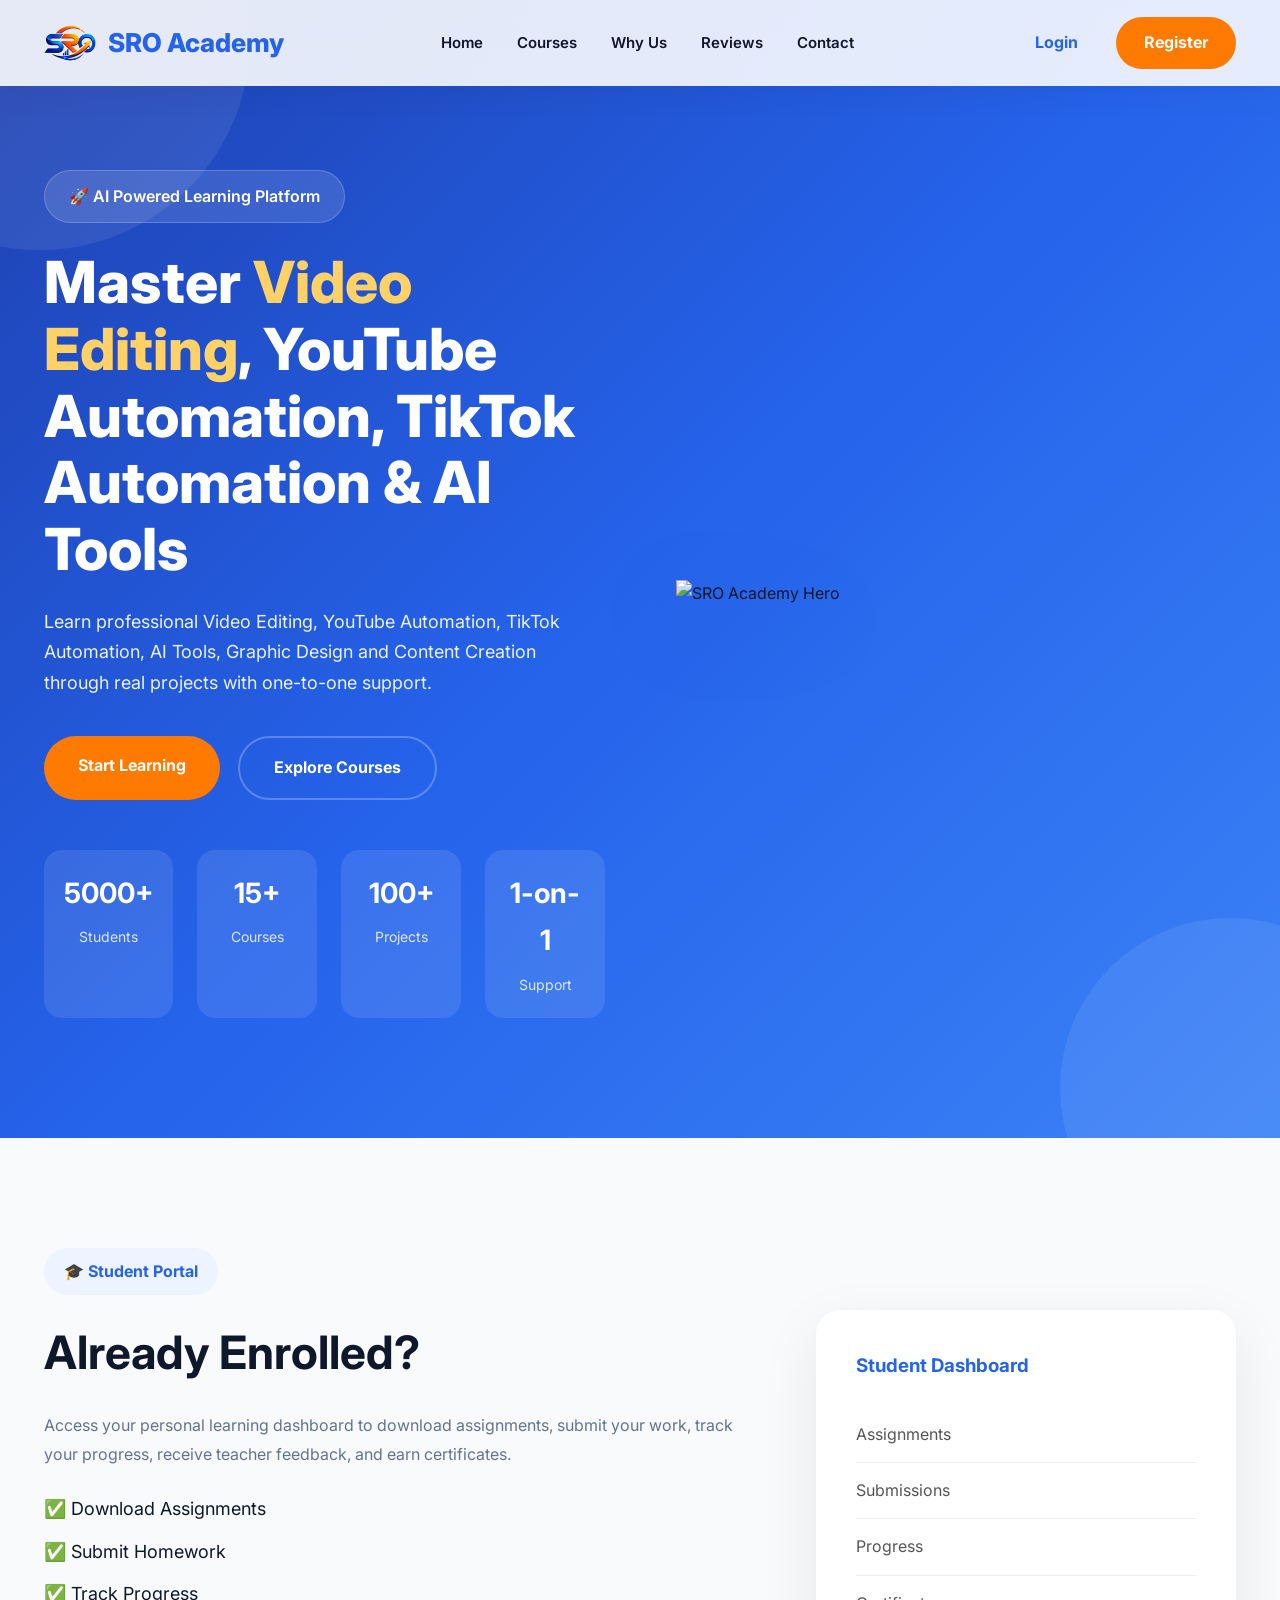
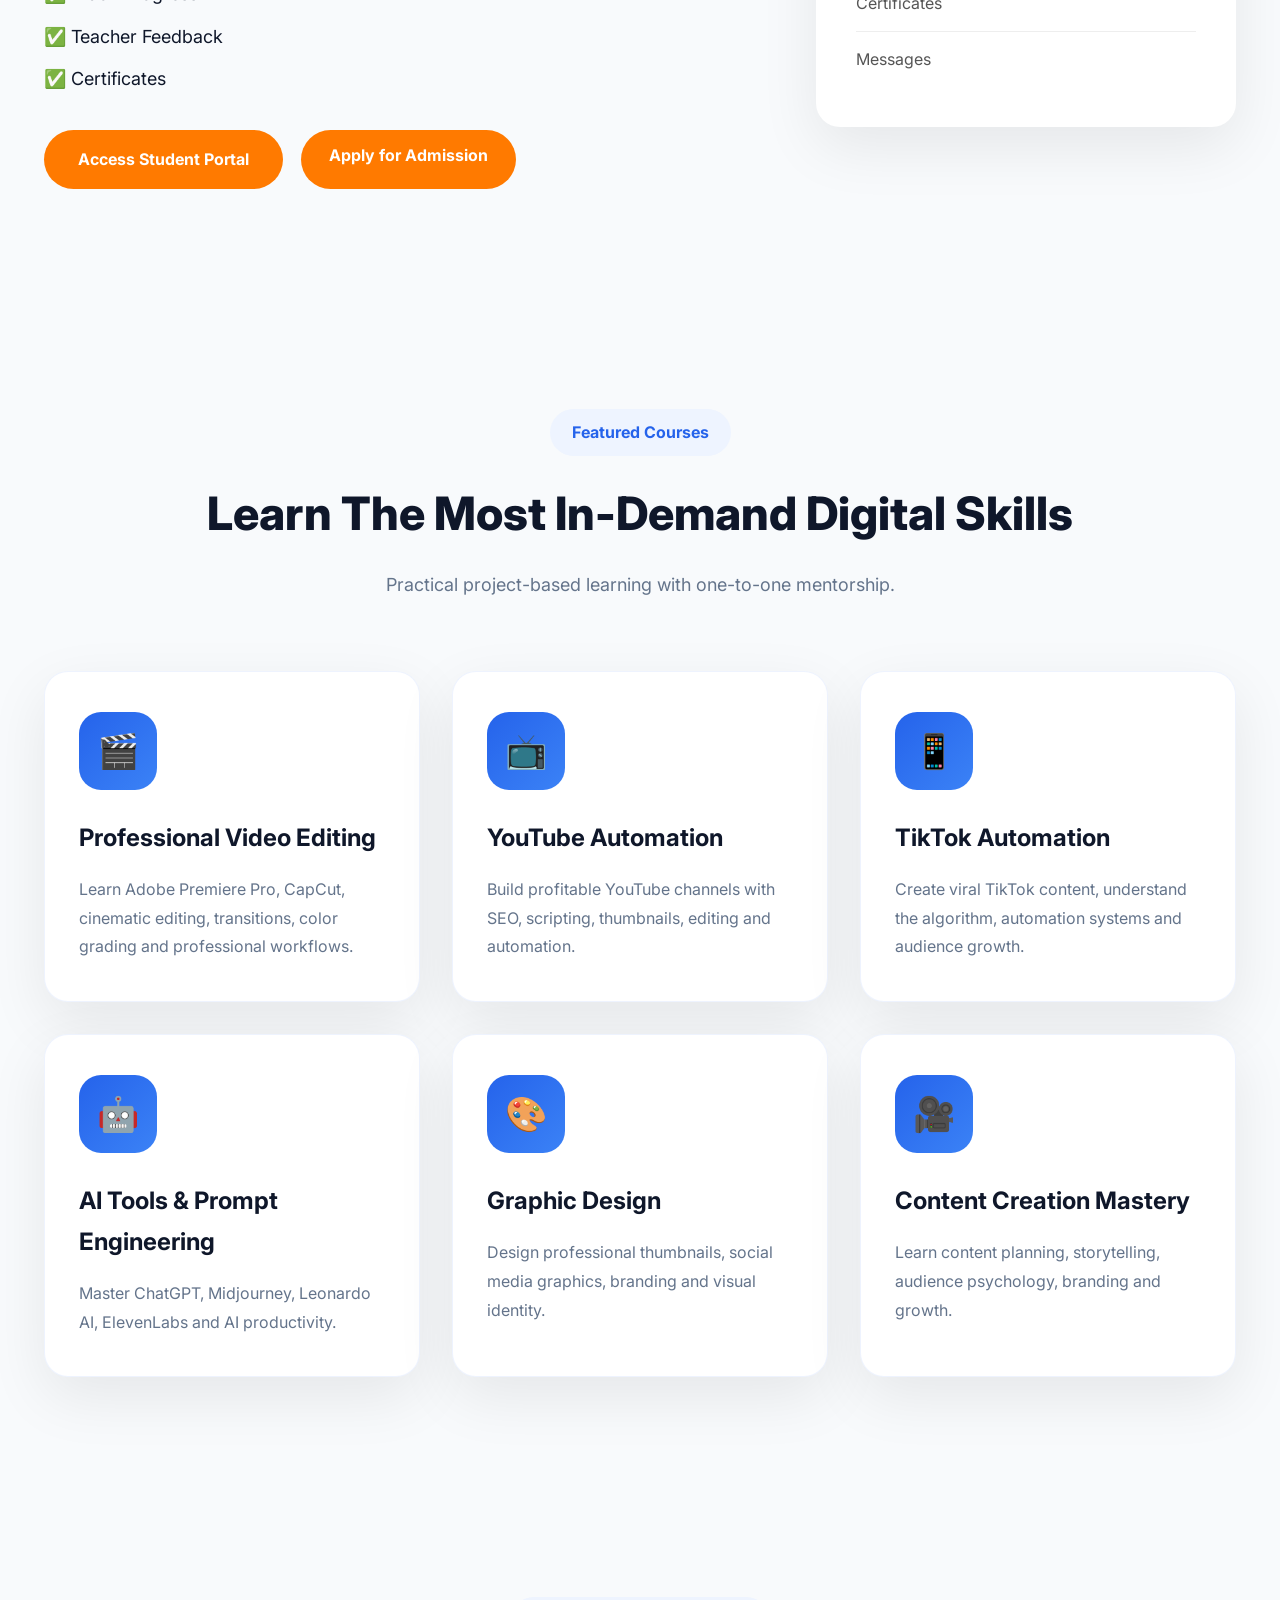
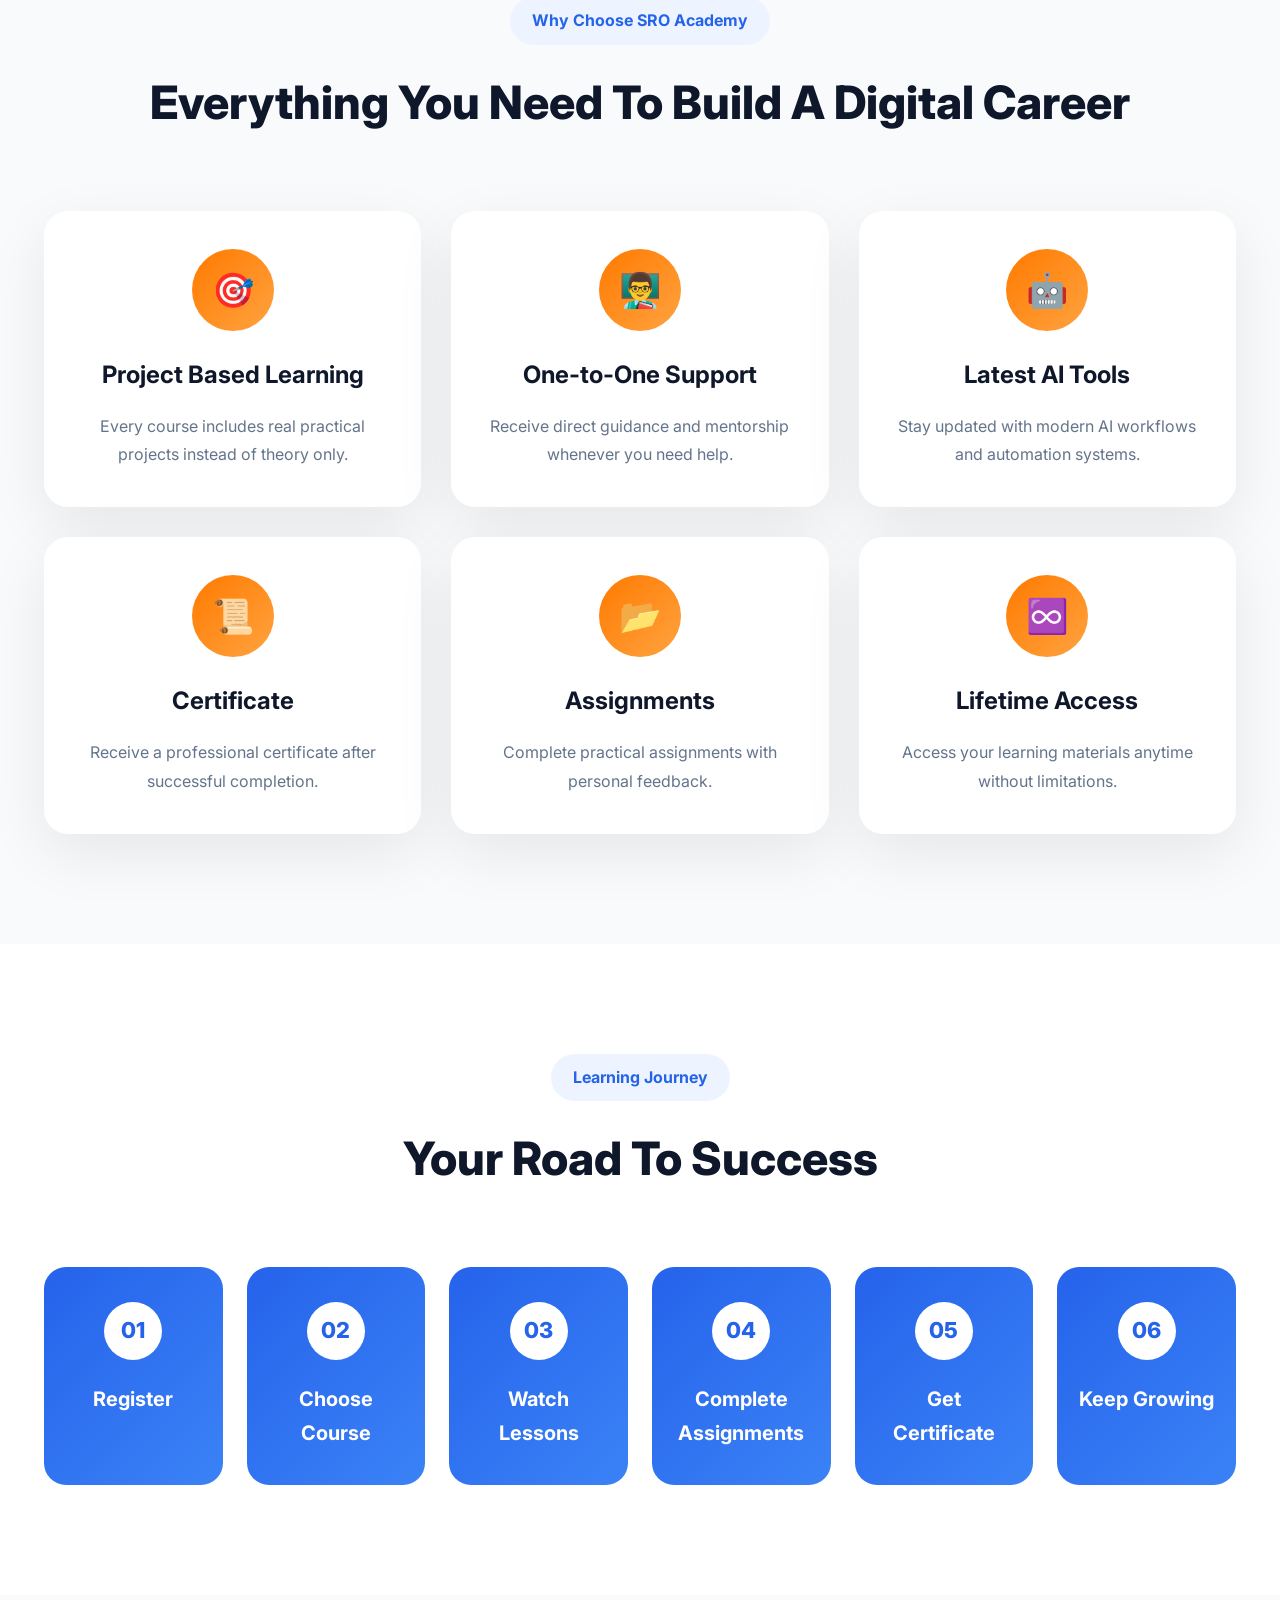
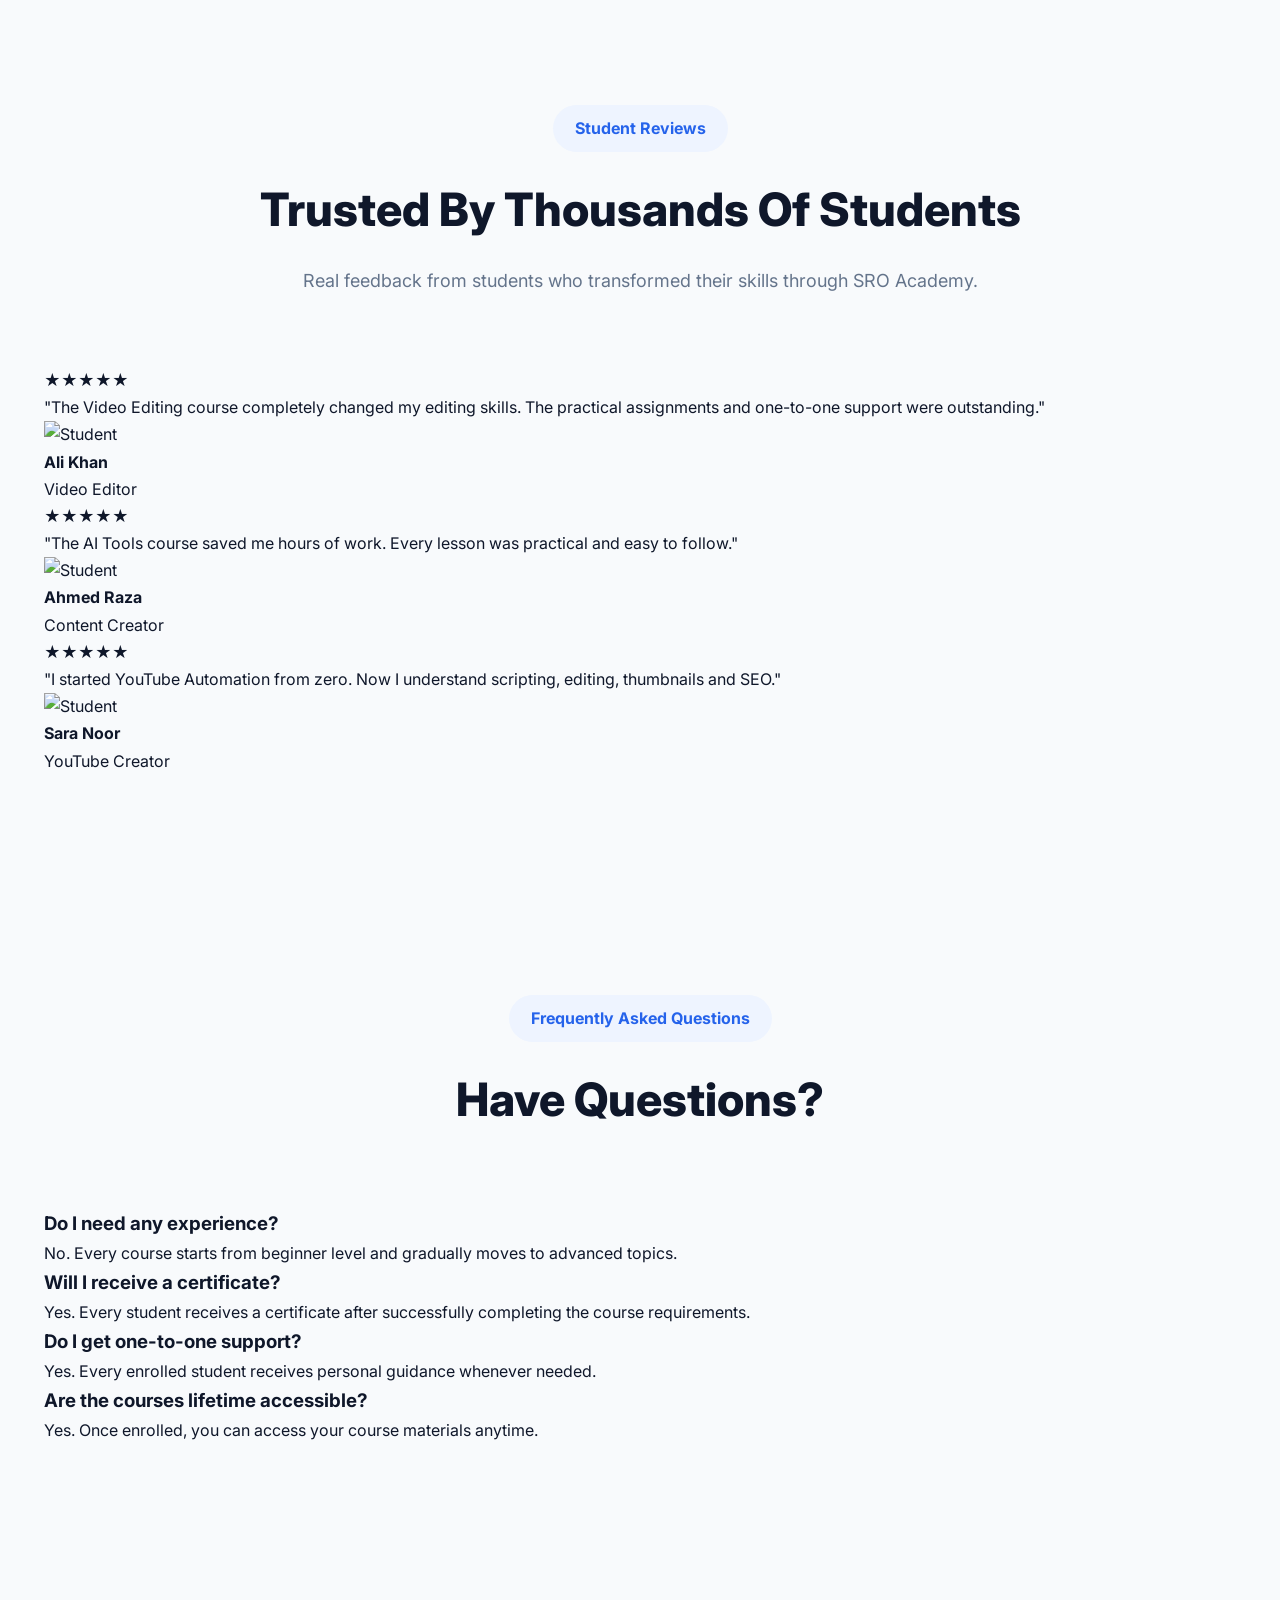
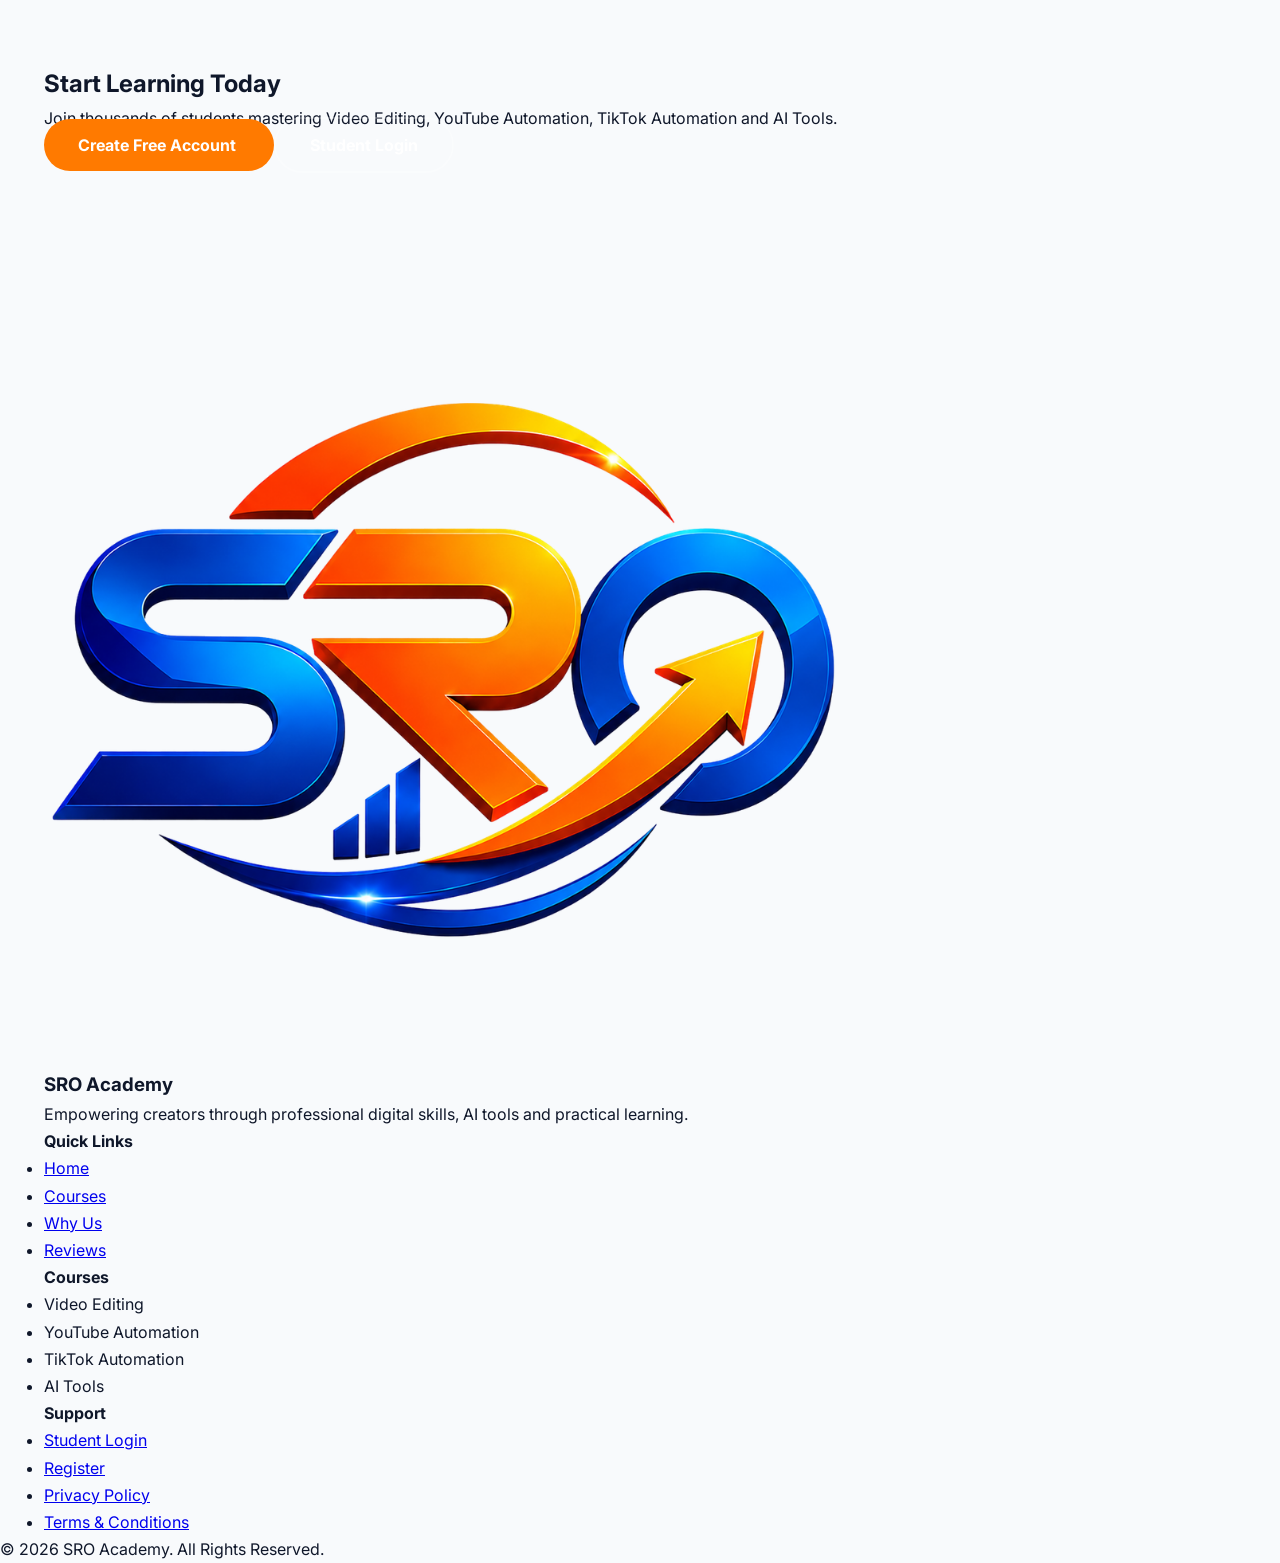
==== commit 0d31138e: "Update index.html" ====
--- a/index.html
+++ b/index.html
@@ -261,10 +261,9 @@
 Access Student Portal
 </a>
 
-<a href="register.html" class="secondary-btn">
-Create Account
+<a href="register.html" class="btn-register">
+Apply for Admission
 </a>
-
 </div>
 
 </div>
--- a/css/home.css
+++ b/css/home.css
@@ -1877,3 +1877,110 @@
 color:#ffffff;
 
 }
+/* ==========================================
+   STUDENT PORTAL
+========================================== */
+
+.student-portal{
+    background:#f8fafc;
+}
+
+.portal-box{
+    display:grid;
+    grid-template-columns:1fr 420px;
+    gap:60px;
+    align-items:center;
+}
+
+.portal-badge{
+    display:inline-block;
+    padding:10px 20px;
+    background:#EEF4FF;
+    color:#2563EB;
+    border-radius:50px;
+    font-weight:700;
+    margin-bottom:18px;
+}
+
+.portal-left h2{
+    font-size:46px;
+    margin-bottom:20px;
+}
+
+.portal-left p{
+    color:#64748B;
+    line-height:1.8;
+    margin-bottom:25px;
+}
+
+.portal-features{
+    list-style:none;
+    margin-bottom:35px;
+}
+
+.portal-features li{
+    margin-bottom:12px;
+    font-size:18px;
+}
+
+.portal-buttons{
+    display:flex;
+    gap:18px;
+    flex-wrap:wrap;
+}
+
+.portal-right{
+    display:flex;
+    justify-content:center;
+}
+
+.portal-card{
+    width:100%;
+    background:white;
+    border-radius:24px;
+    padding:40px;
+    box-shadow:0 20px 60px rgba(0,0,0,.08);
+}
+
+.portal-card h3{
+    margin-bottom:25px;
+    color:#2563EB;
+}
+
+.portal-card p{
+    padding:14px 0;
+    border-bottom:1px solid #eee;
+    color:#555;
+}
+
+.portal-card p:last-child{
+    border:none;
+}
+
+@media(max-width:992px){
+
+.portal-box{
+    grid-template-columns:1fr;
+}
+
+.portal-left{
+    text-align:center;
+}
+
+.portal-buttons{
+    justify-content:center;
+}
+
+}
+
+@media(max-width:768px){
+
+.portal-left h2{
+    font-size:34px;
+}
+
+.portal-card{
+    padding:30px;
+}
+
+}
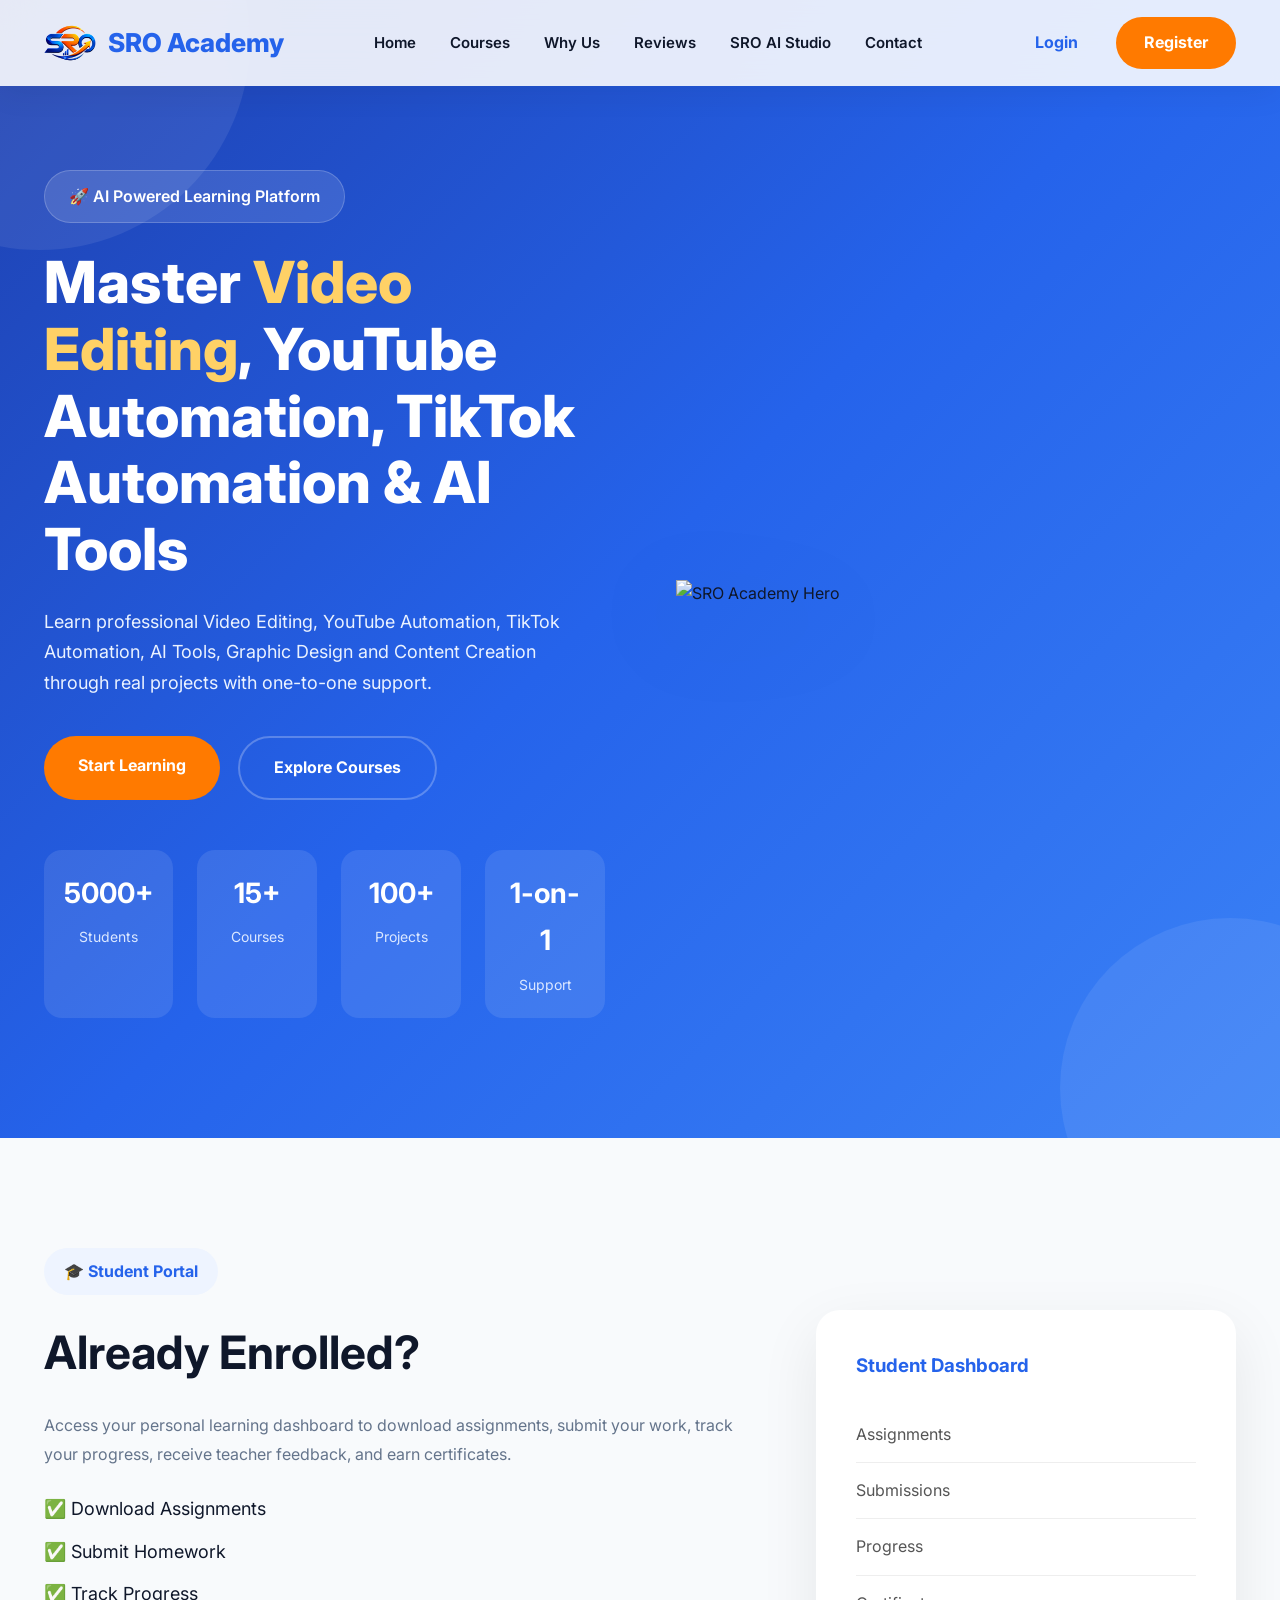
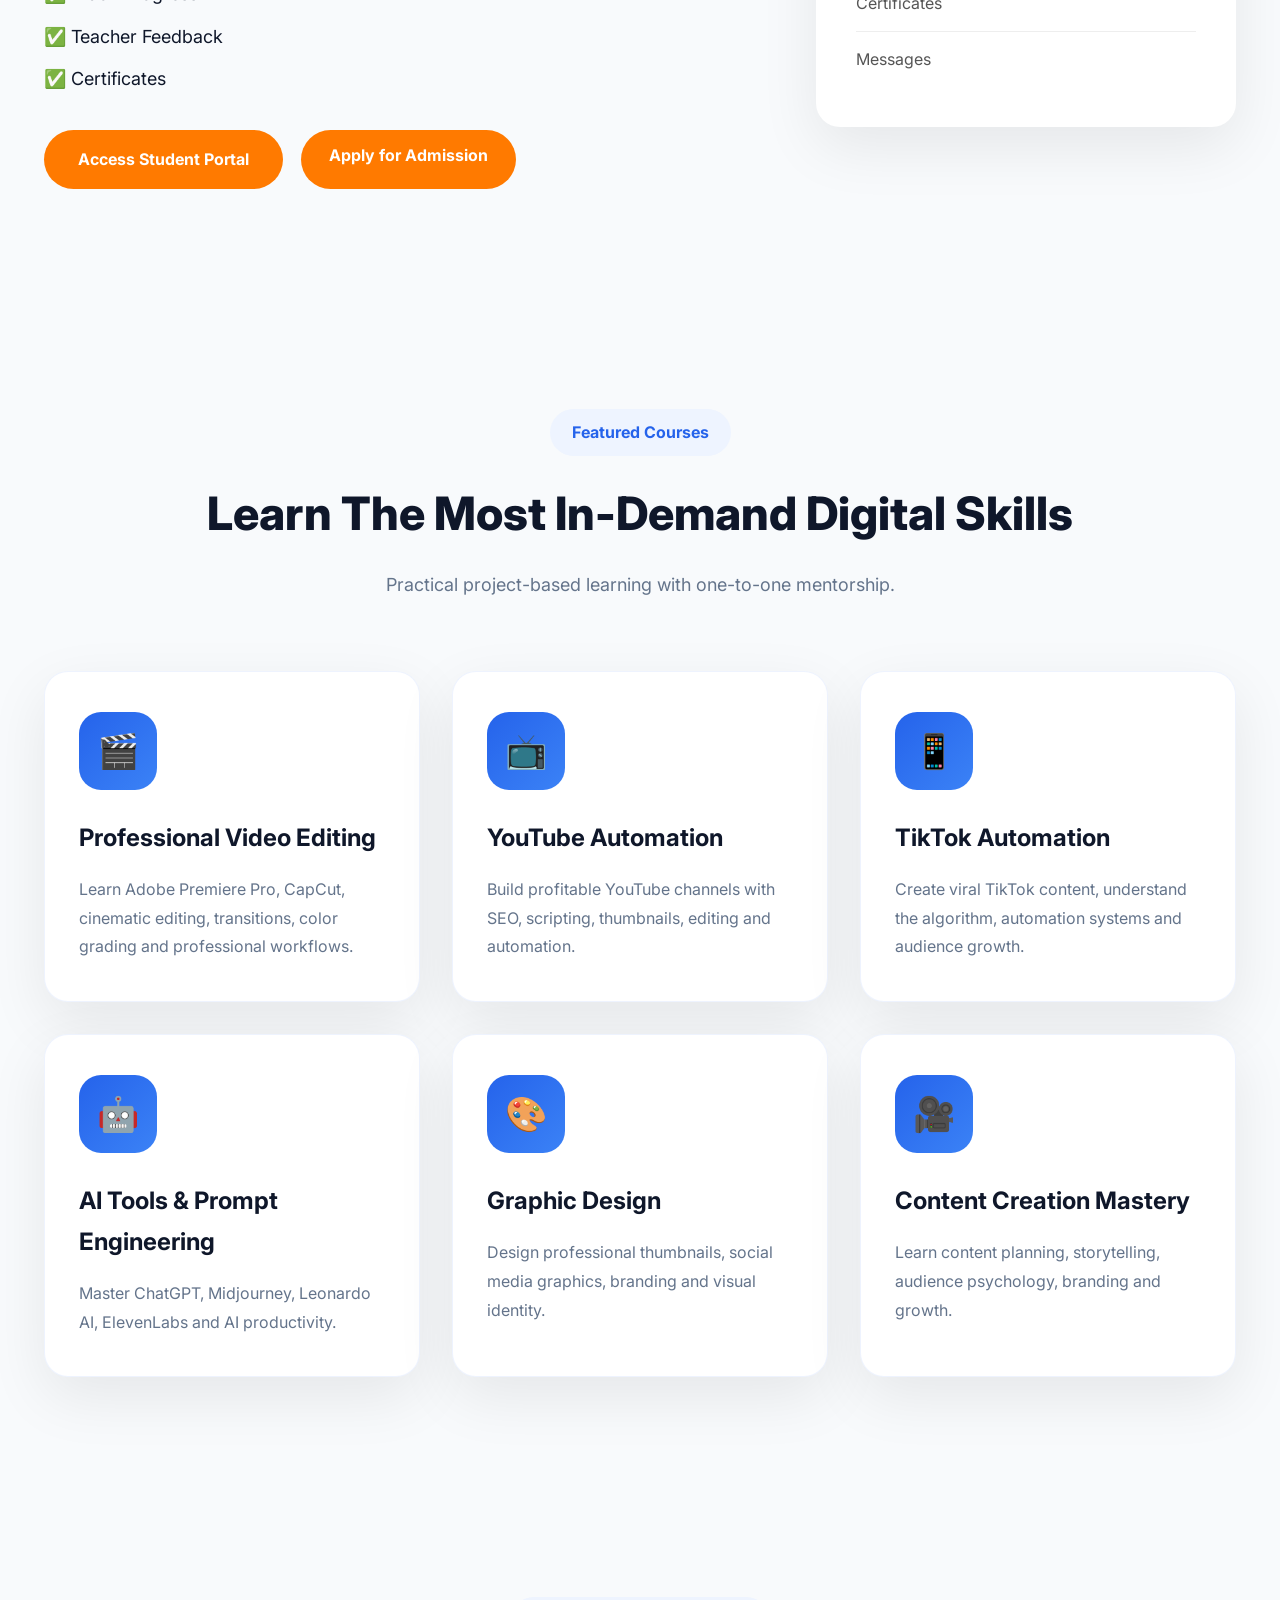
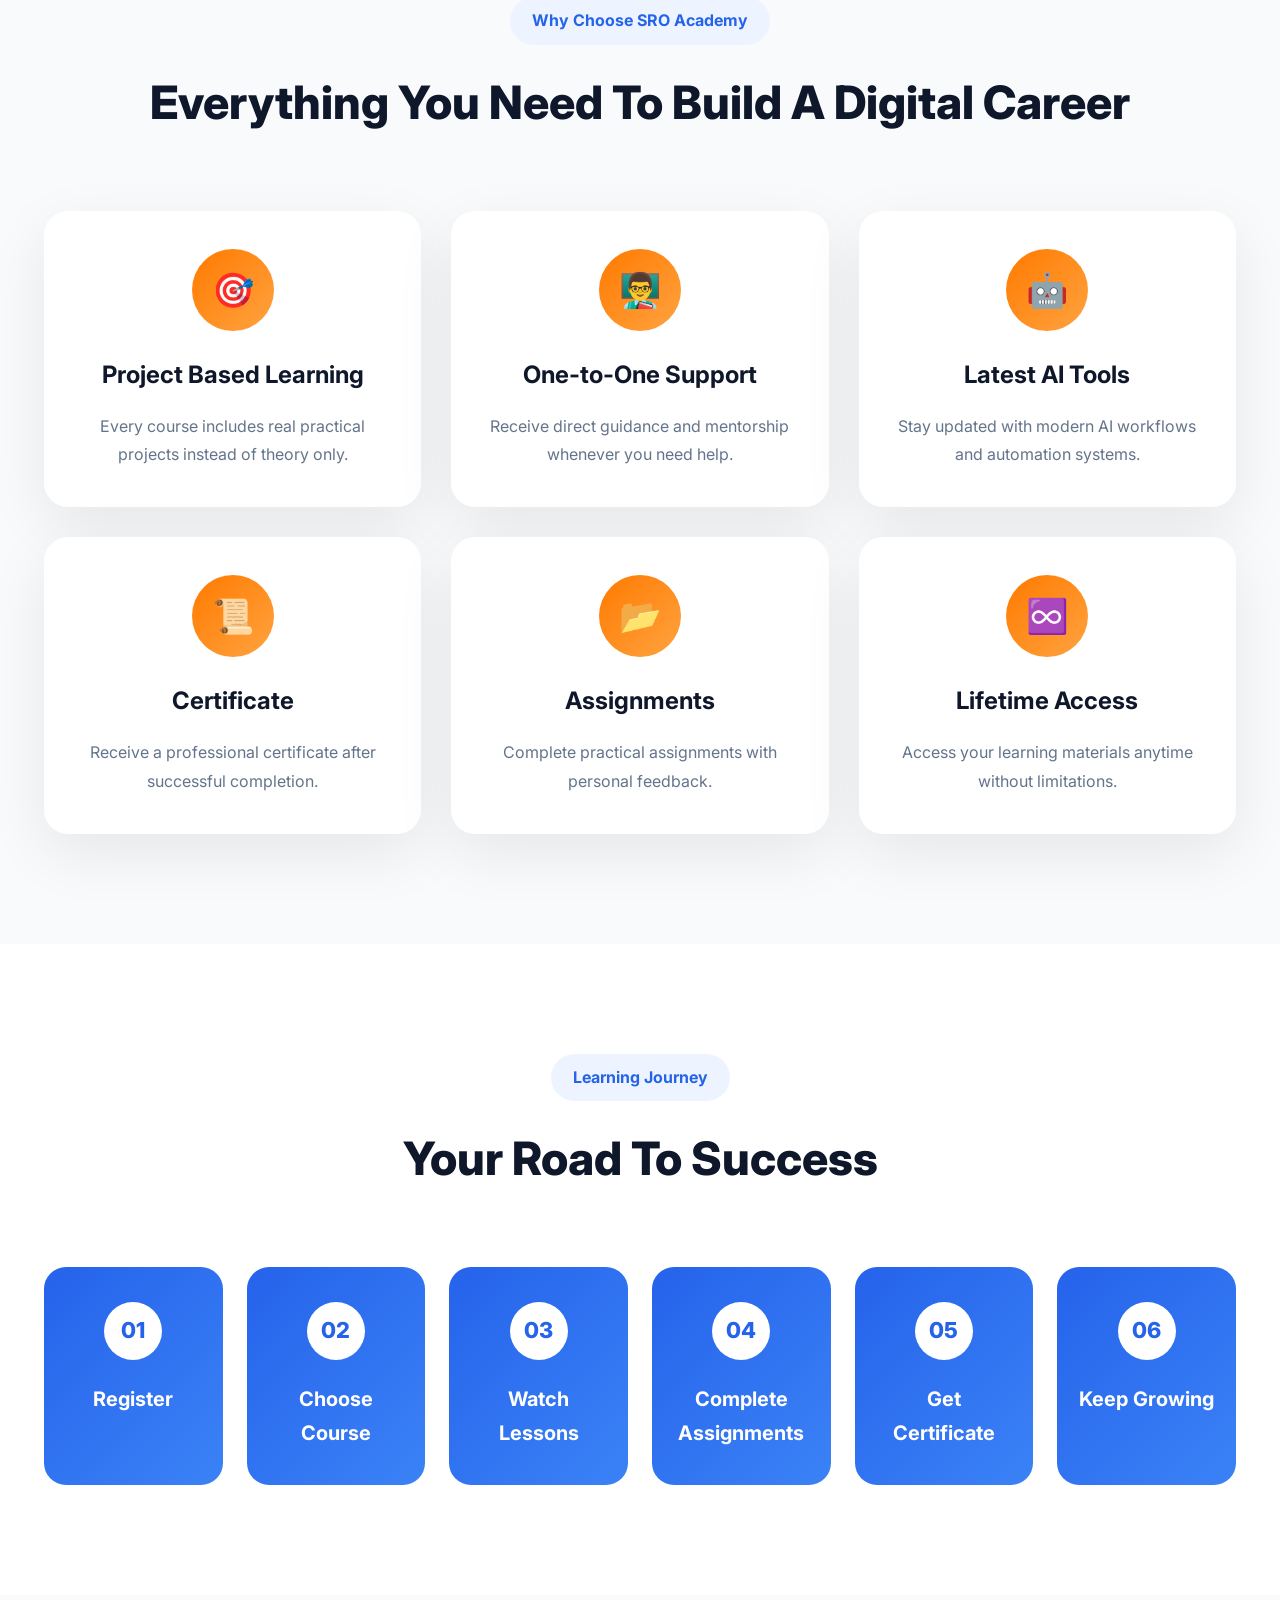
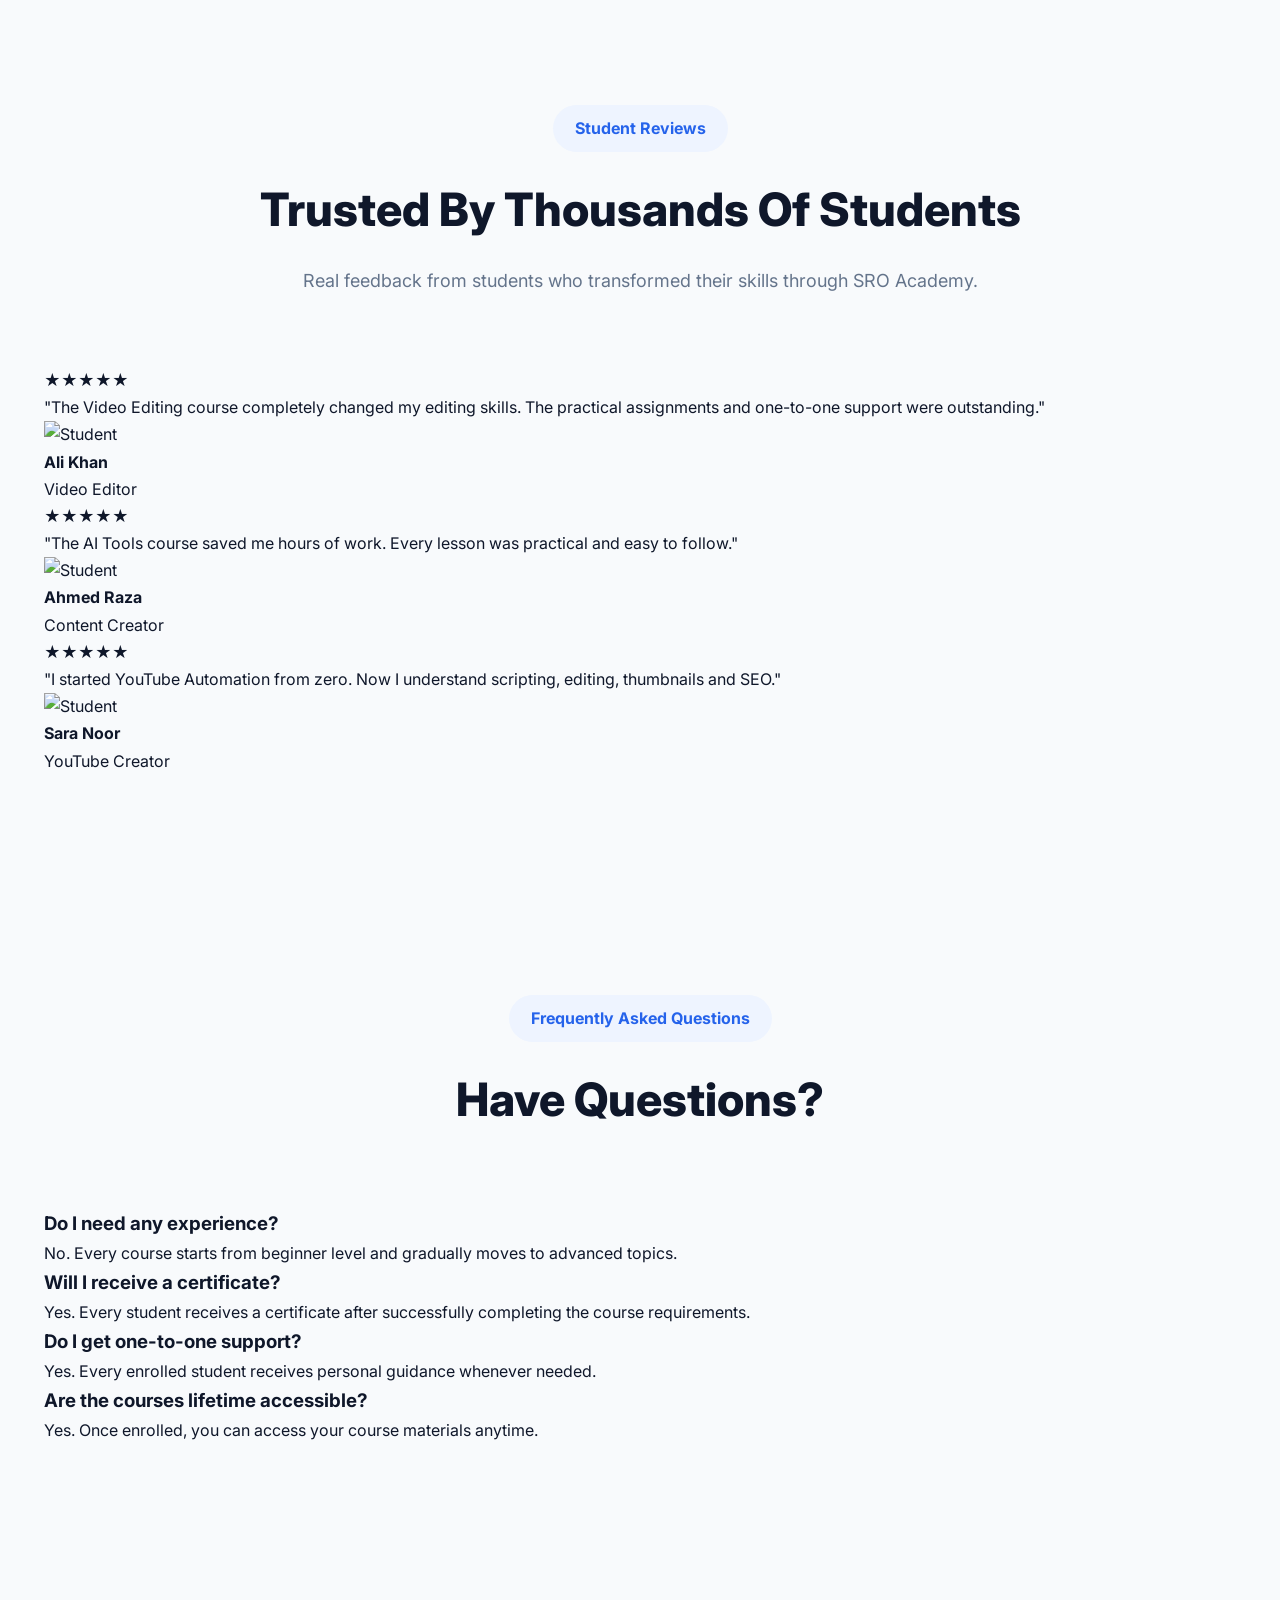
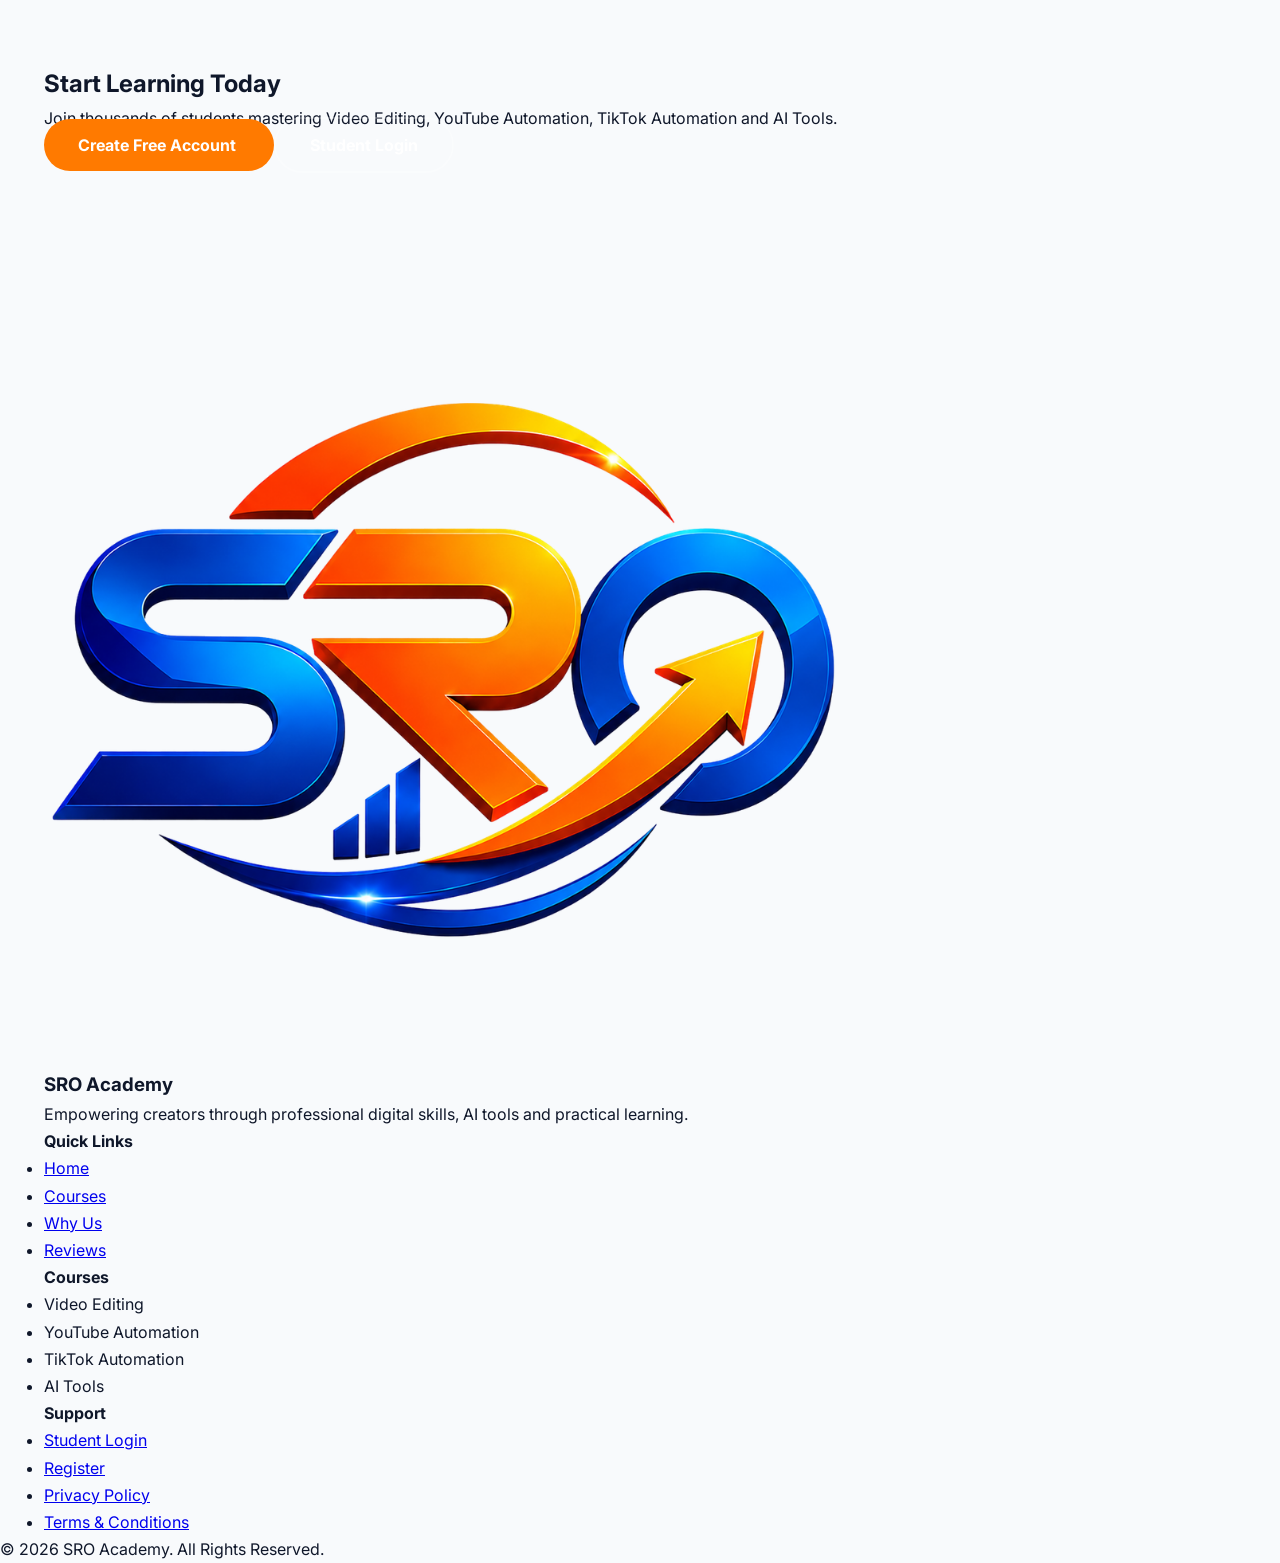
==== commit e5d4022d: "Update index.html" ====
--- a/index.html
+++ b/index.html
@@ -62,7 +62,9 @@
                 <li>
                     <a href="#reviews">Reviews</a>
                 </li>
-
+<li>
+    <a href="ai-studio.html">SRO AI Studio</a>
+</li>
                 <li>
                     <a href="#contact">Contact</a>
                 </li>
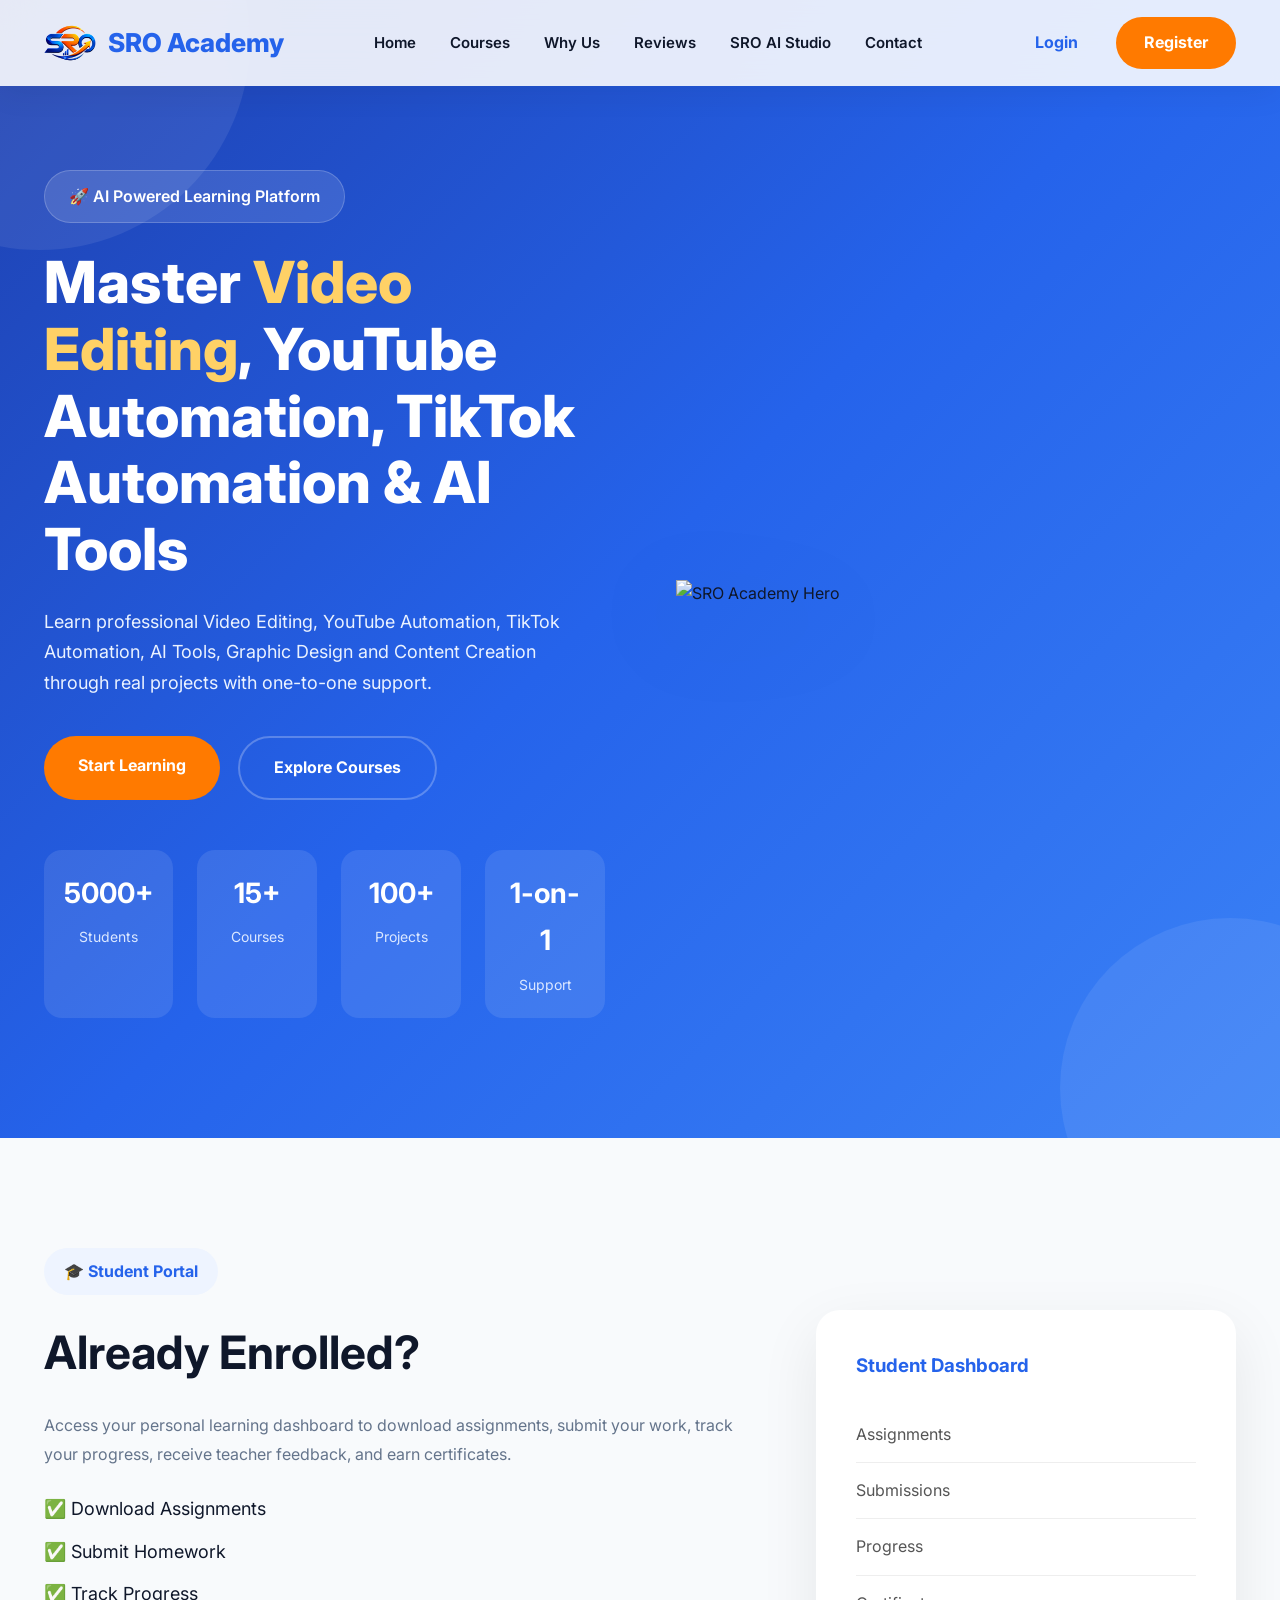
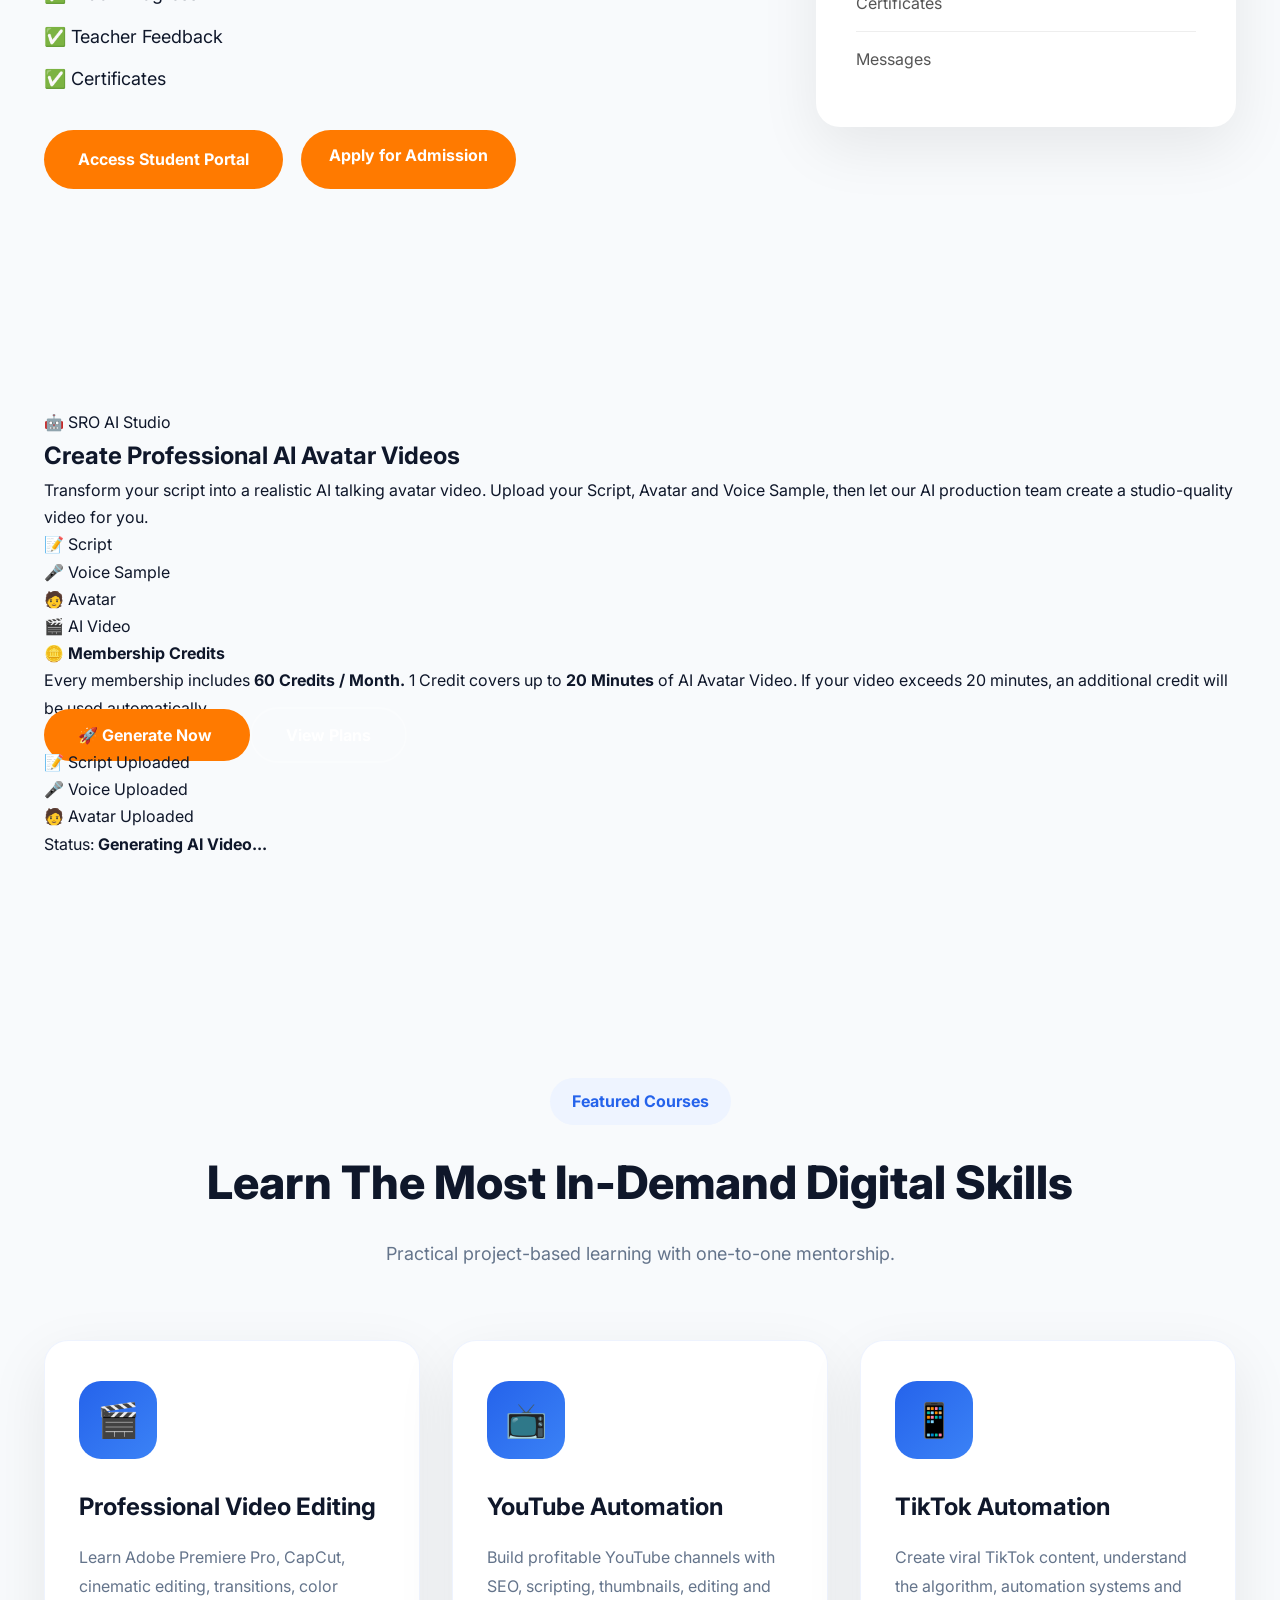
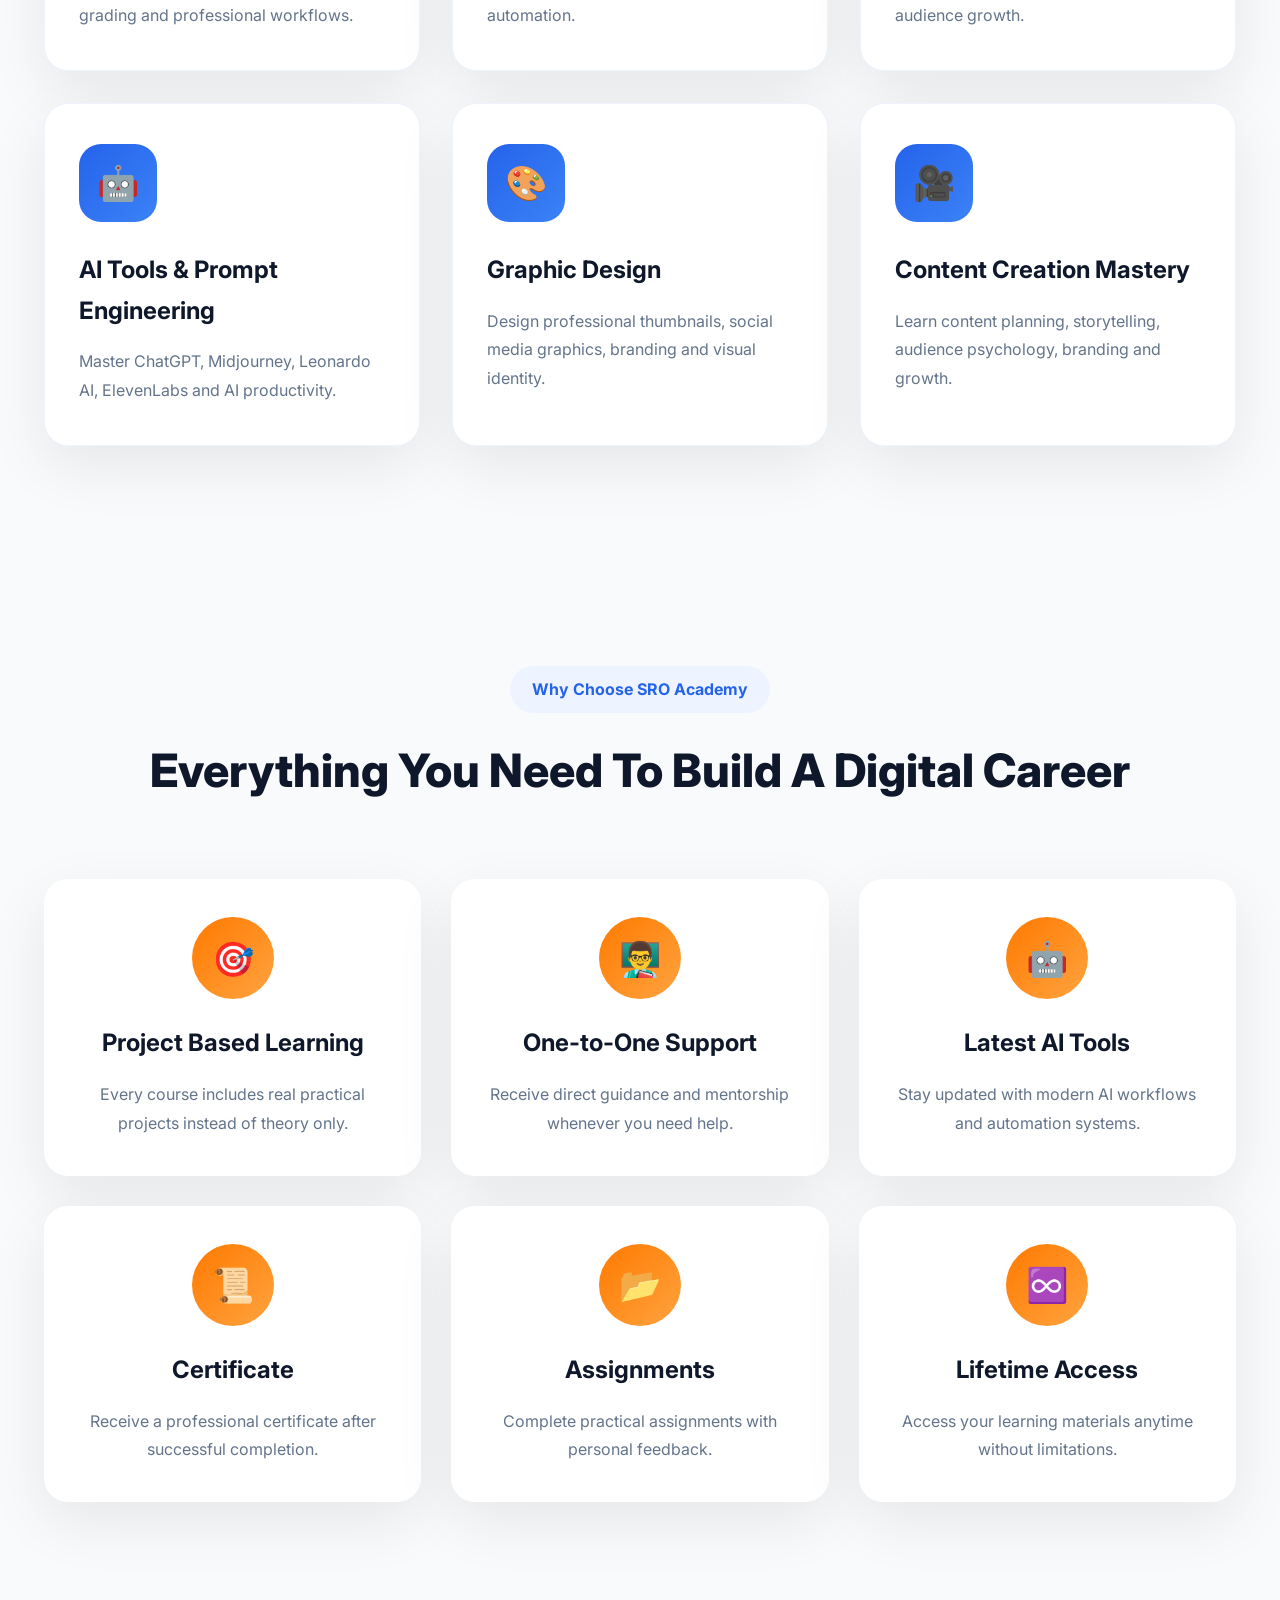
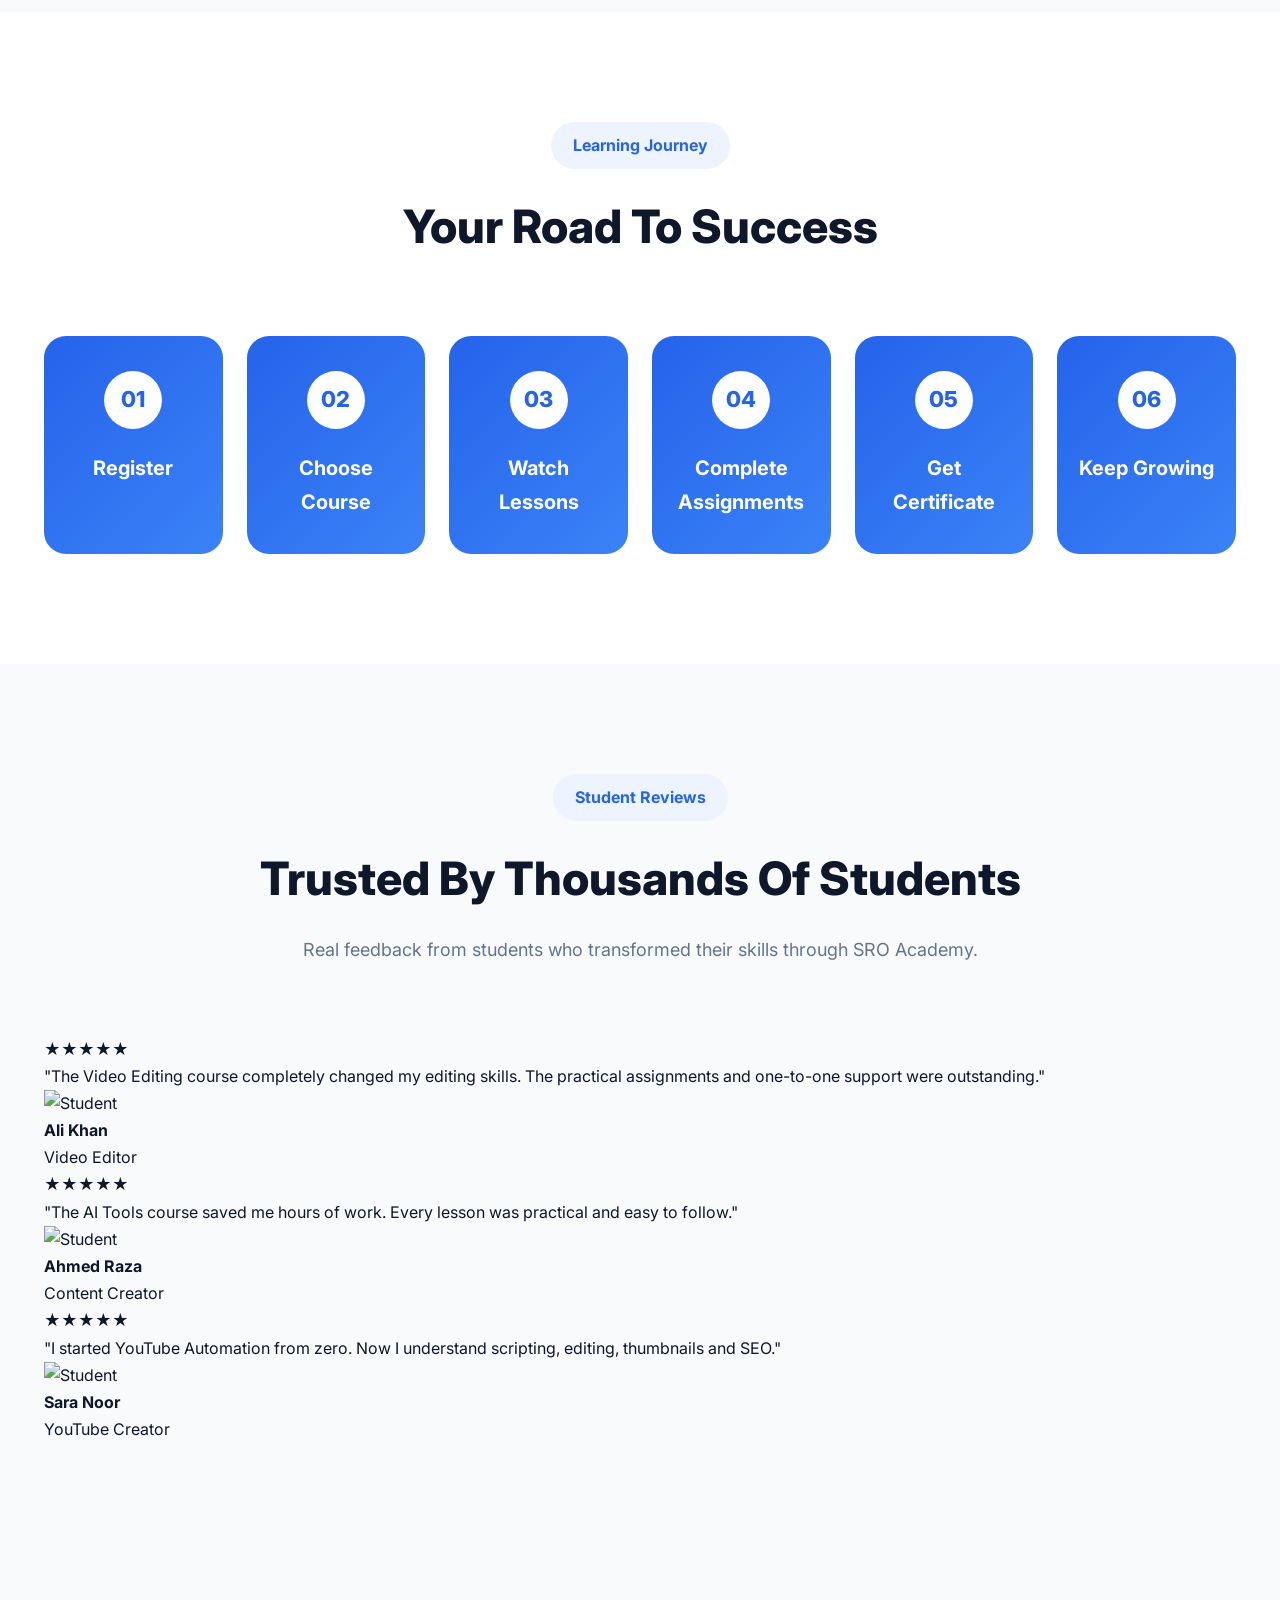
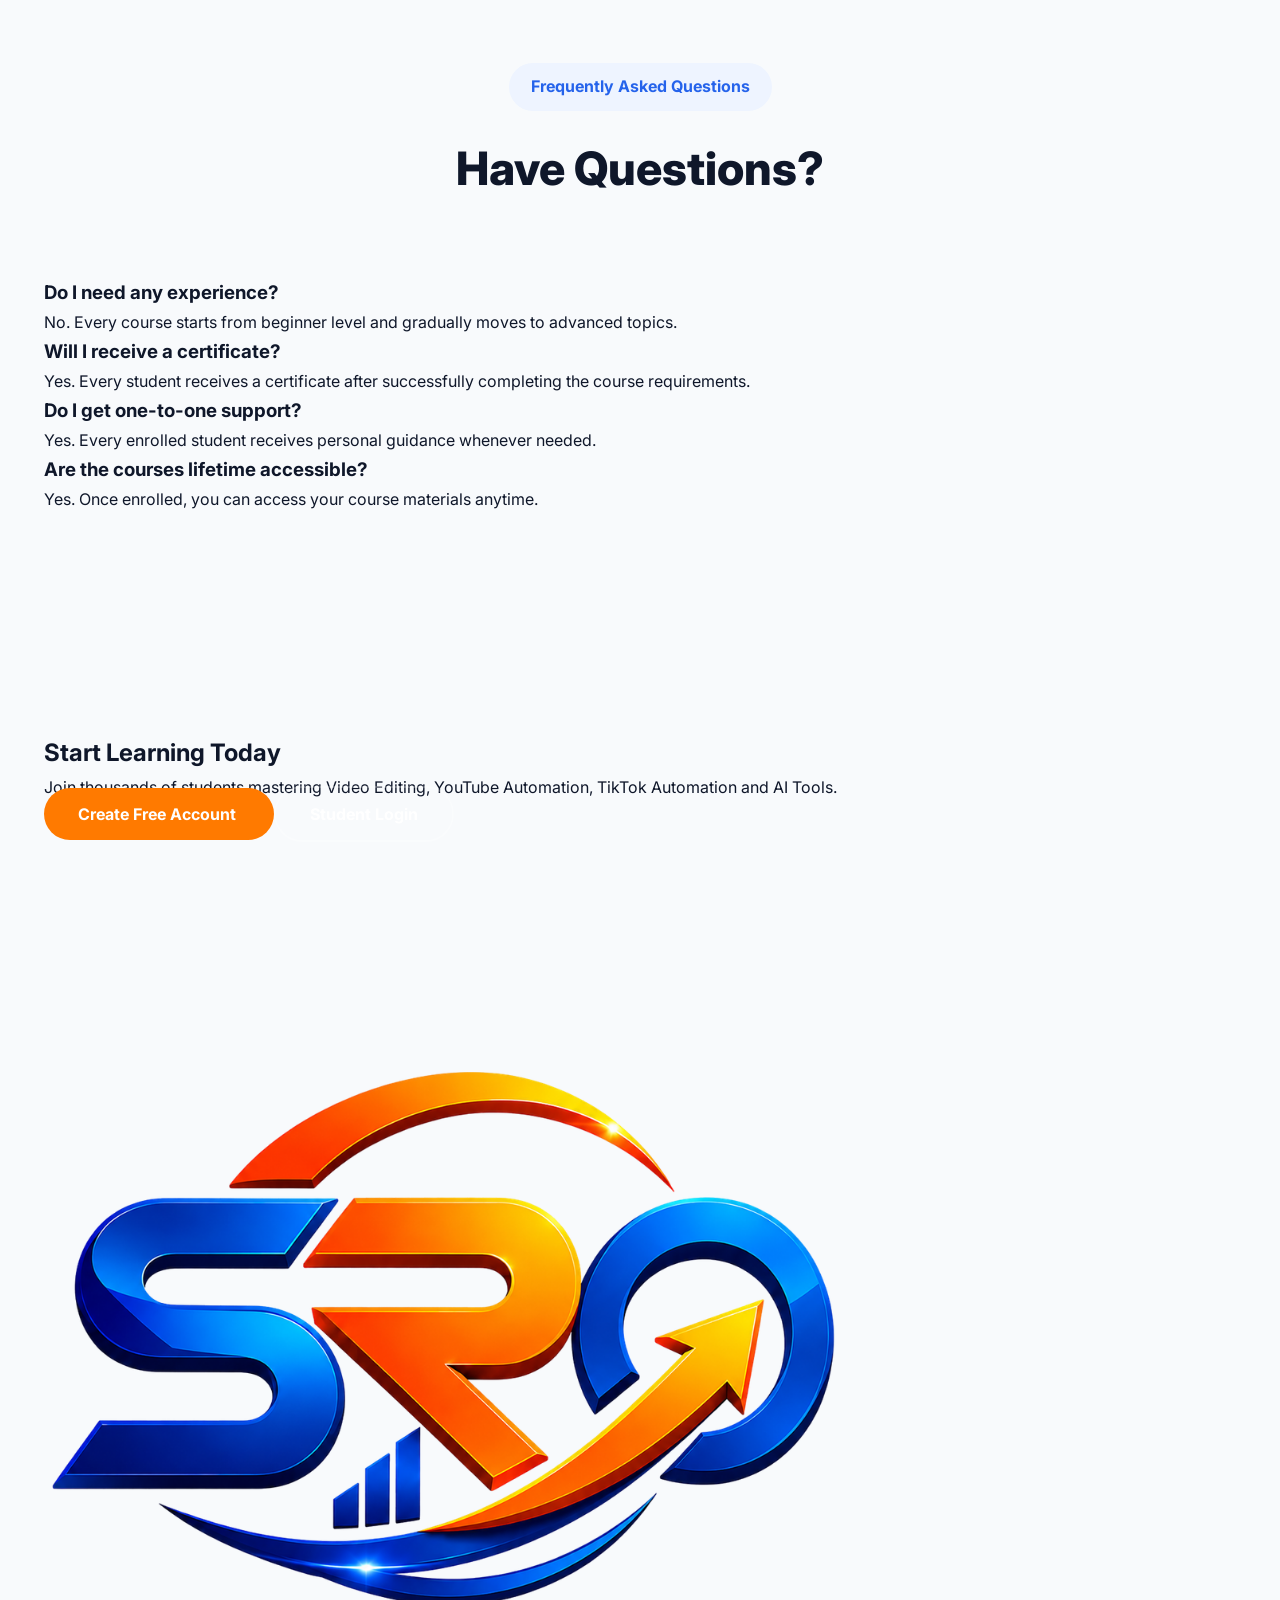
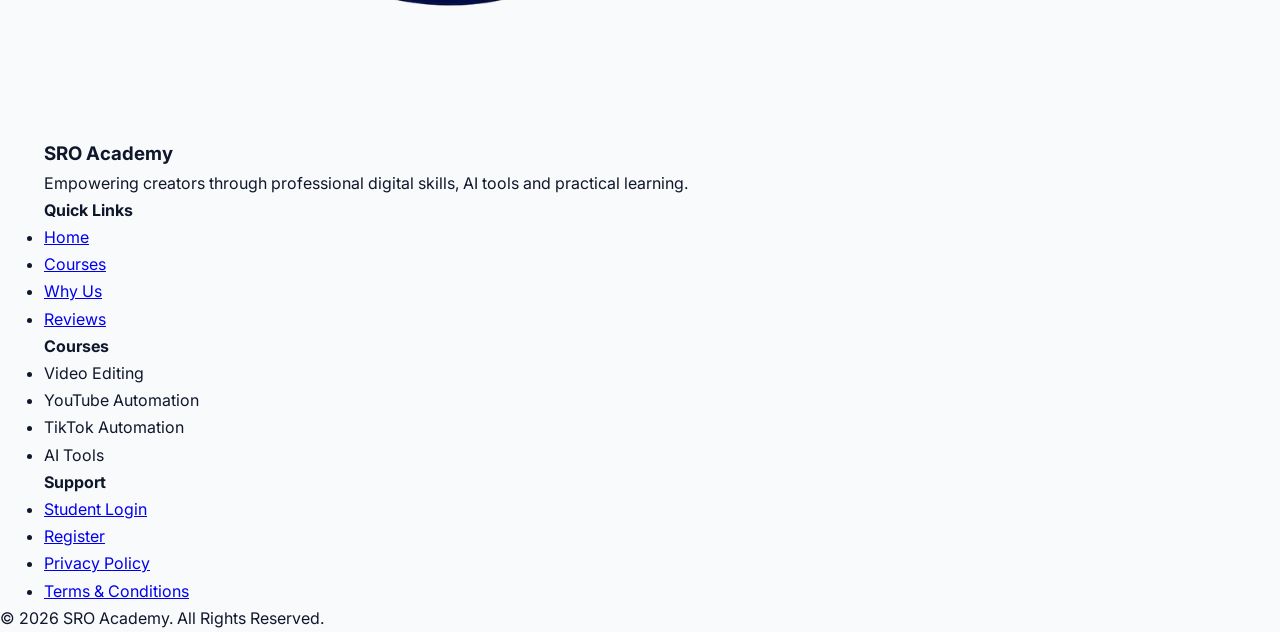
==== commit fa7c5626: "Update index.html" ====
--- a/index.html
+++ b/index.html
@@ -295,6 +295,156 @@
 </div>
 
 </section>
+    <!-- ====================================
+        SRO AI STUDIO
+==================================== -->
+
+<section class="ai-studio">
+
+<div class="container">
+
+<div class="ai-studio-box">
+
+<div class="ai-left">
+
+<span class="ai-badge">
+🤖 SRO AI Studio
+</span>
+
+<h2>
+
+Create Professional
+<span>AI Avatar Videos</span>
+
+</h2>
+
+<p>
+
+Transform your script into a realistic AI talking avatar video.
+
+Upload your Script, Avatar and Voice Sample,
+then let our AI production team create a studio-quality video for you.
+
+</p>
+
+<div class="ai-features">
+
+<div class="feature">
+📝 Script
+</div>
+
+<div class="feature">
+🎤 Voice Sample
+</div>
+
+<div class="feature">
+🧑 Avatar
+</div>
+
+<div class="feature">
+🎬 AI Video
+</div>
+
+</div>
+
+<div class="credit-info">
+
+<h4>
+🪙 Membership Credits
+</h4>
+
+<p>
+
+Every membership includes
+<strong>60 Credits / Month.</strong>
+
+1 Credit covers up to
+<strong>20 Minutes</strong>
+of AI Avatar Video.
+
+If your video exceeds 20 minutes,
+an additional credit will be used automatically.
+
+</p>
+
+</div>
+
+<div class="ai-buttons">
+
+<a href="ai-studio.html" class="primary-btn">
+
+🚀 Generate Now
+
+</a>
+
+<a href="#pricing" class="secondary-btn">
+
+View Plans
+
+</a>
+
+</div>
+
+</div>
+
+<div class="ai-right">
+
+<div class="preview-card">
+
+<div class="preview-header">
+
+<div class="dot red"></div>
+
+<div class="dot yellow"></div>
+
+<div class="dot green"></div>
+
+</div>
+
+<div class="preview-body">
+
+<div class="upload-box">
+
+📝 Script Uploaded
+
+</div>
+
+<div class="upload-box">
+
+🎤 Voice Uploaded
+
+</div>
+
+<div class="upload-box">
+
+🧑 Avatar Uploaded
+
+</div>
+
+<div class="progress">
+
+<div class="progress-bar"></div>
+
+</div>
+
+<p>
+
+Status:
+<strong>Generating AI Video...</strong>
+
+</p>
+
+</div>
+
+</div>
+
+</div>
+
+</div>
+
+</div>
+
+</section>
 <!-- ===========================
       FEATURED COURSES
 ============================ -->
